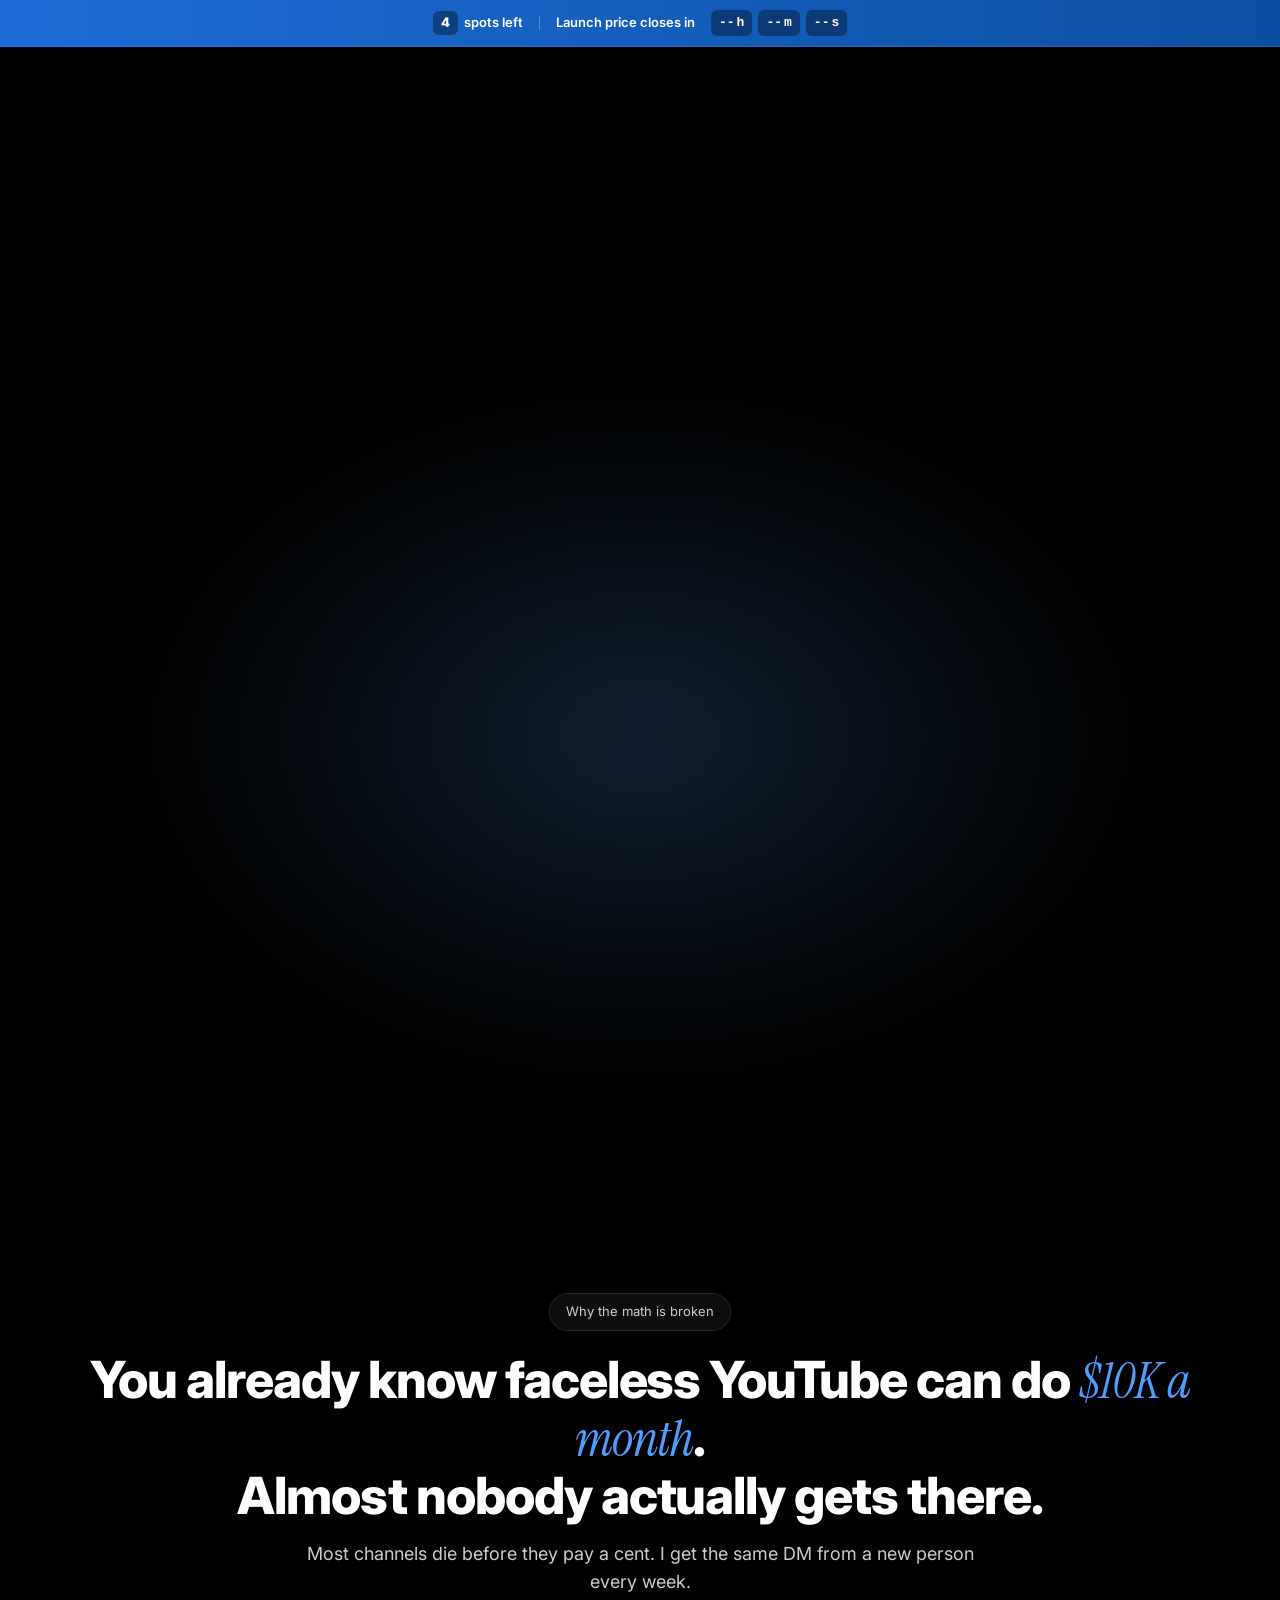
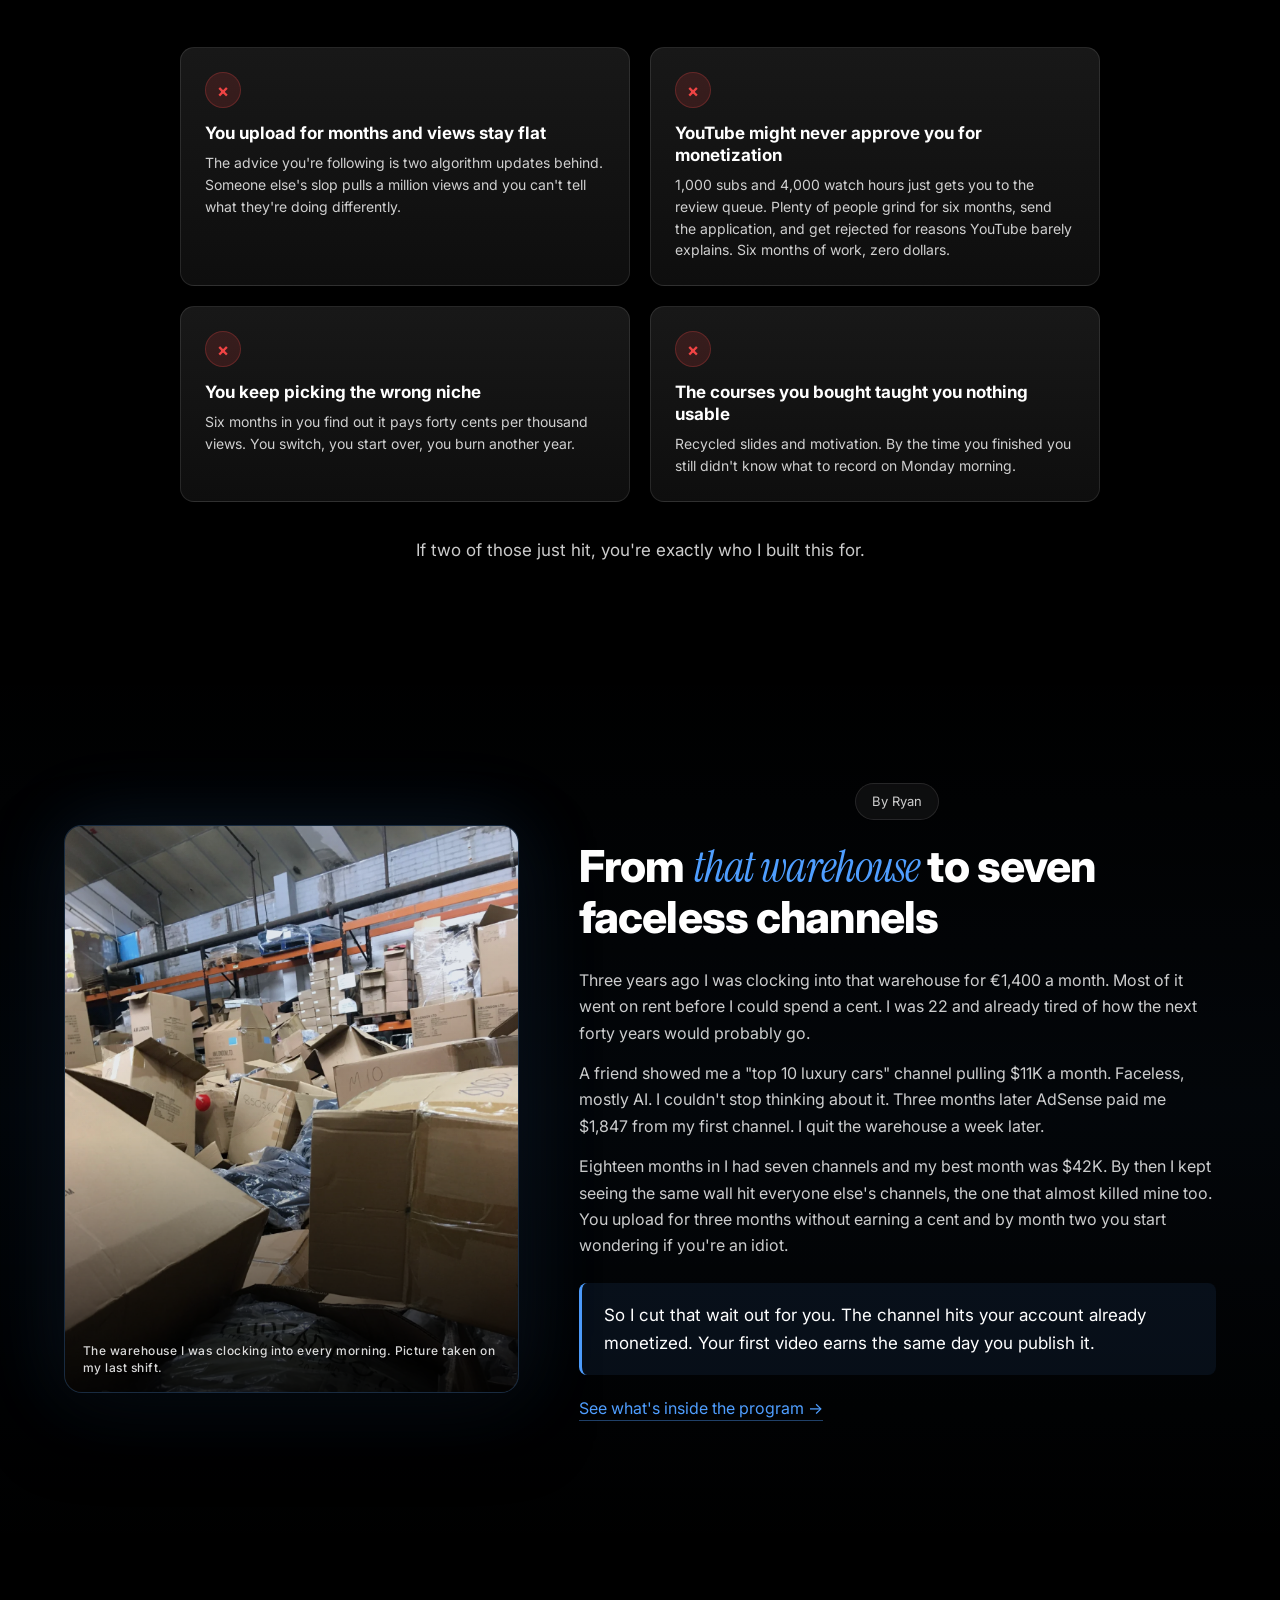
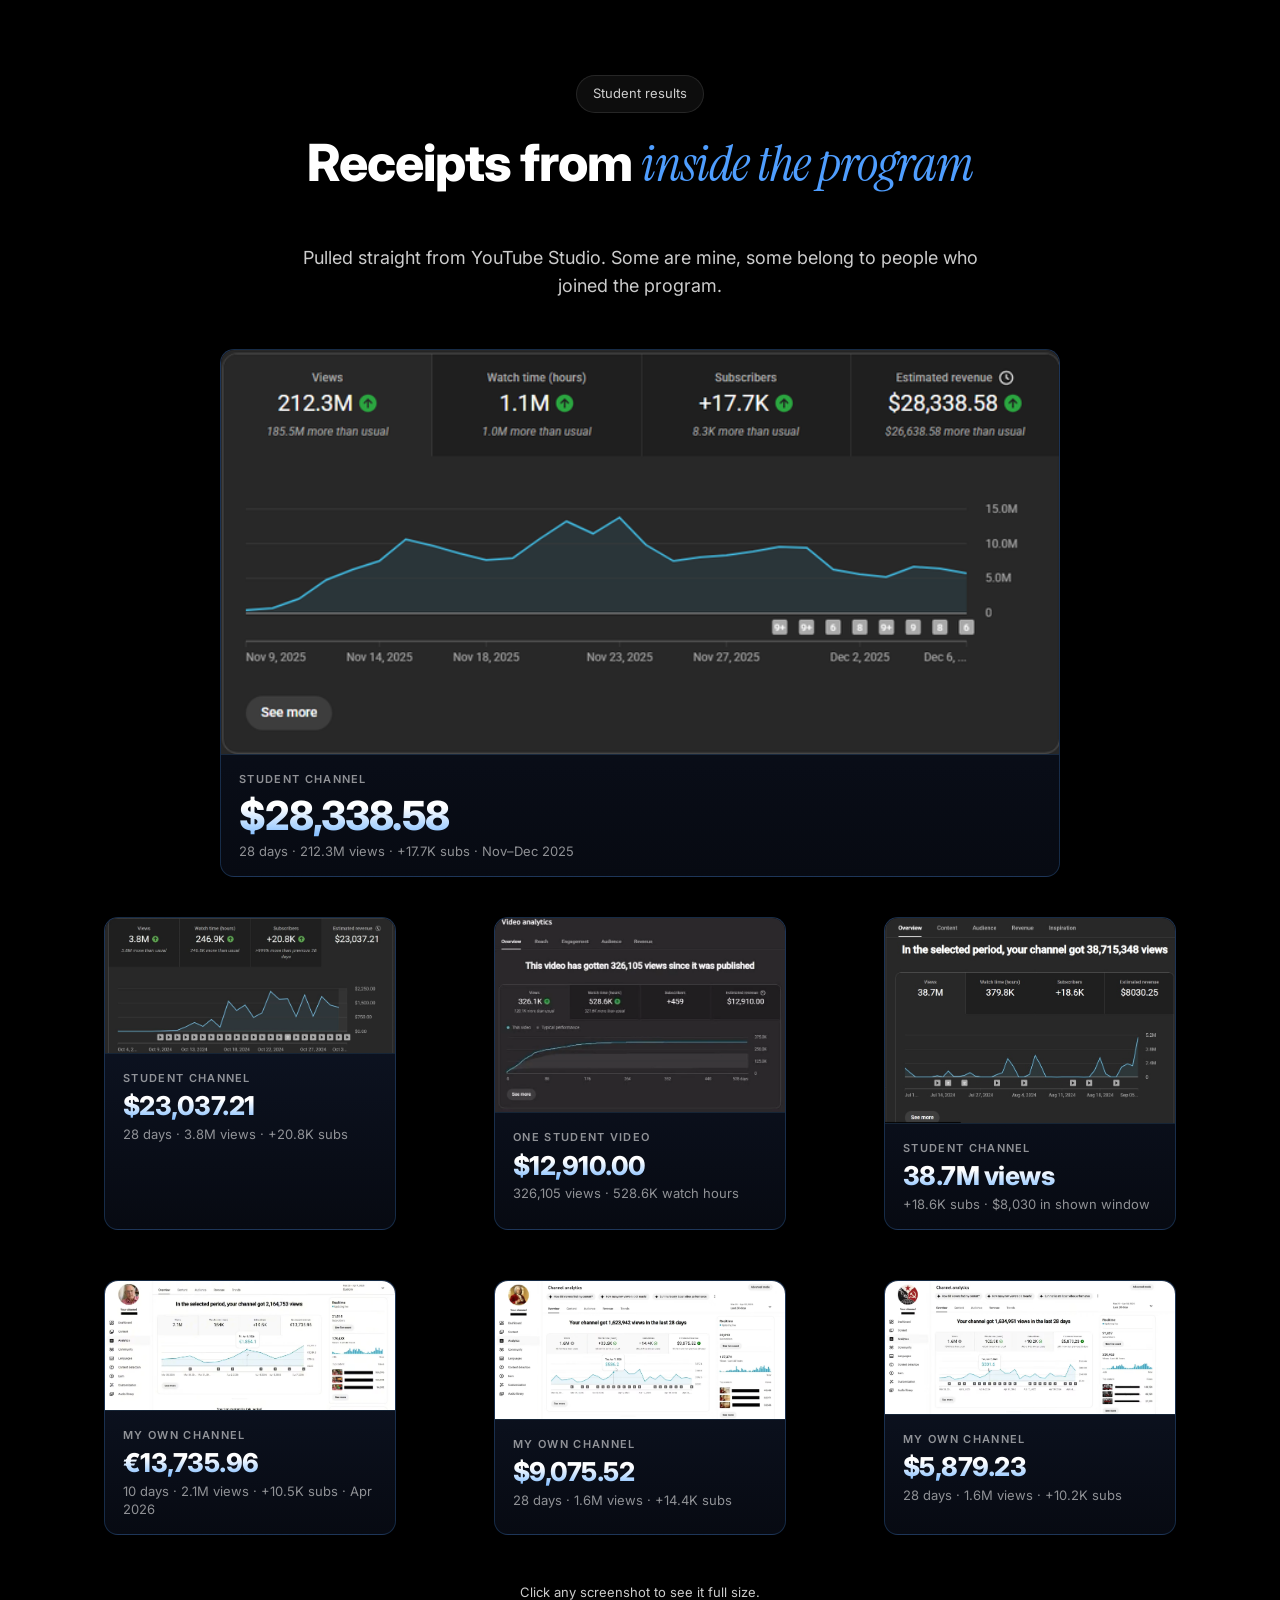
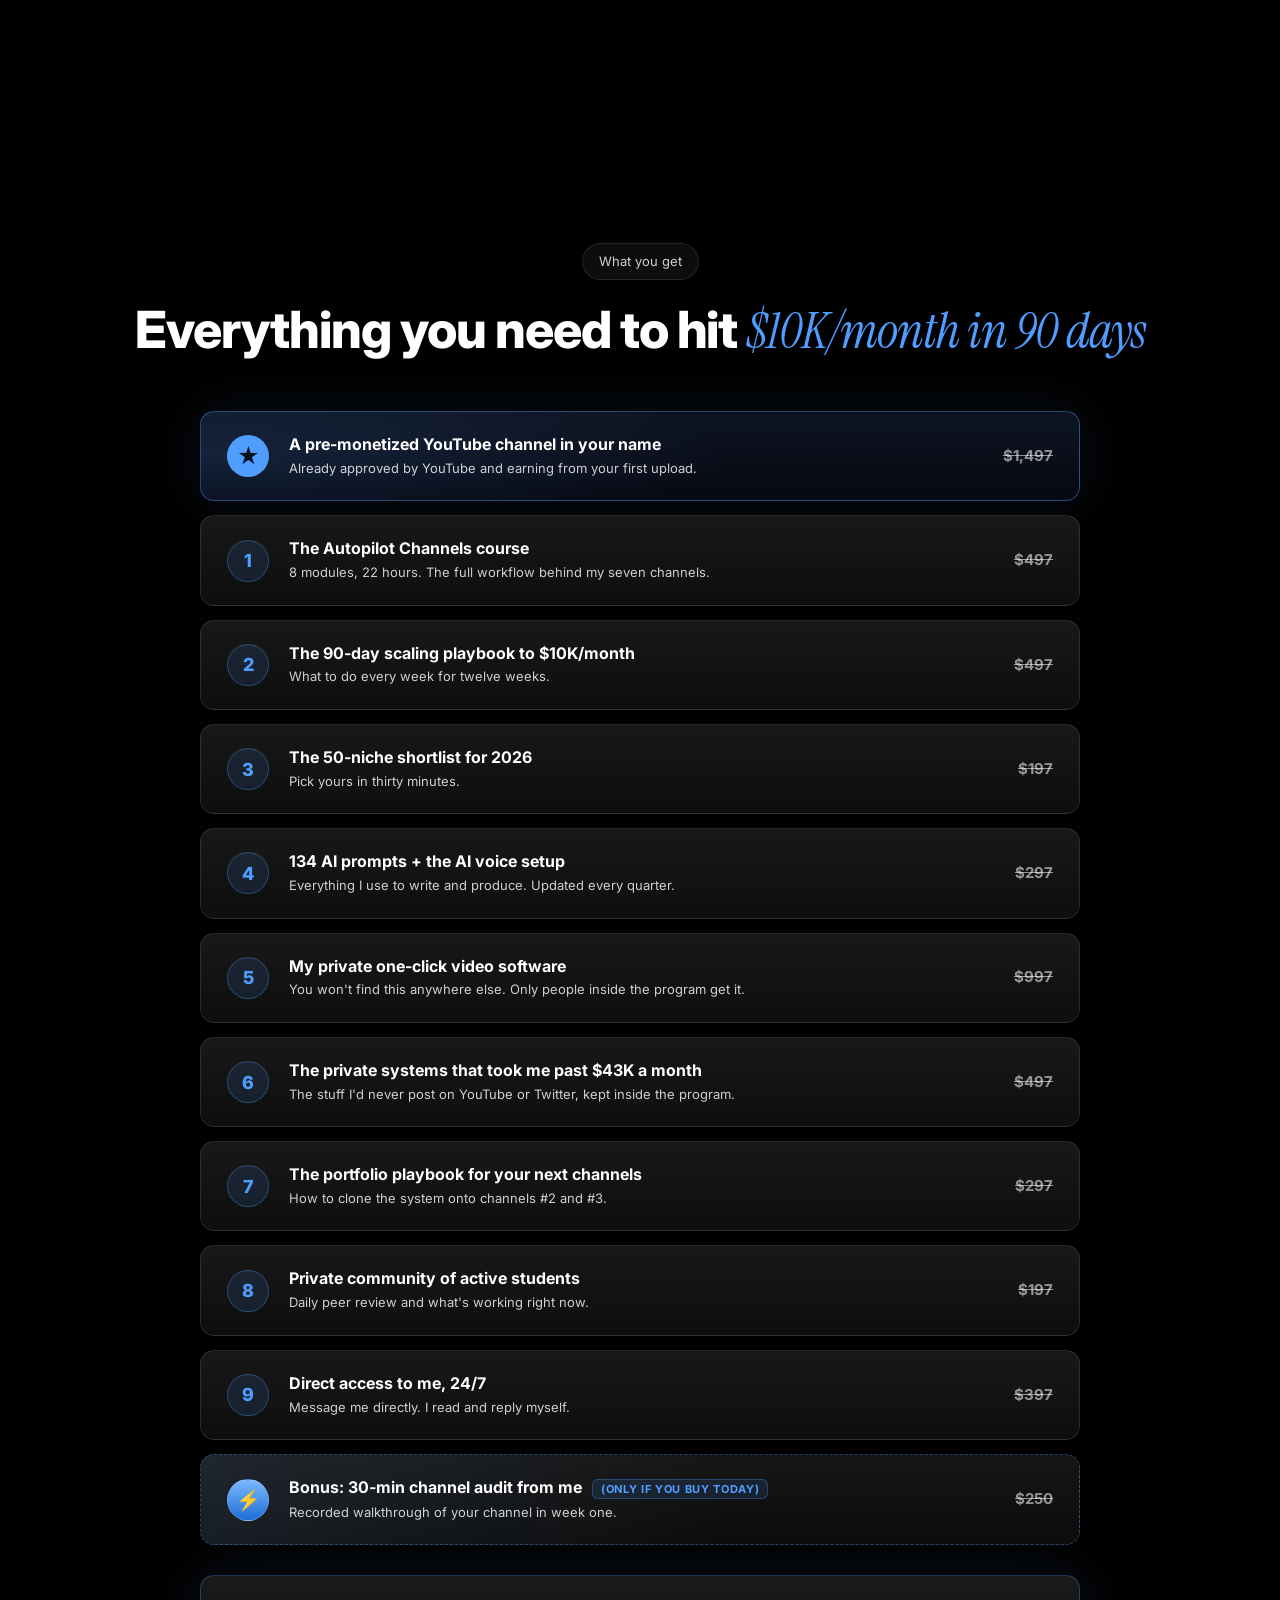
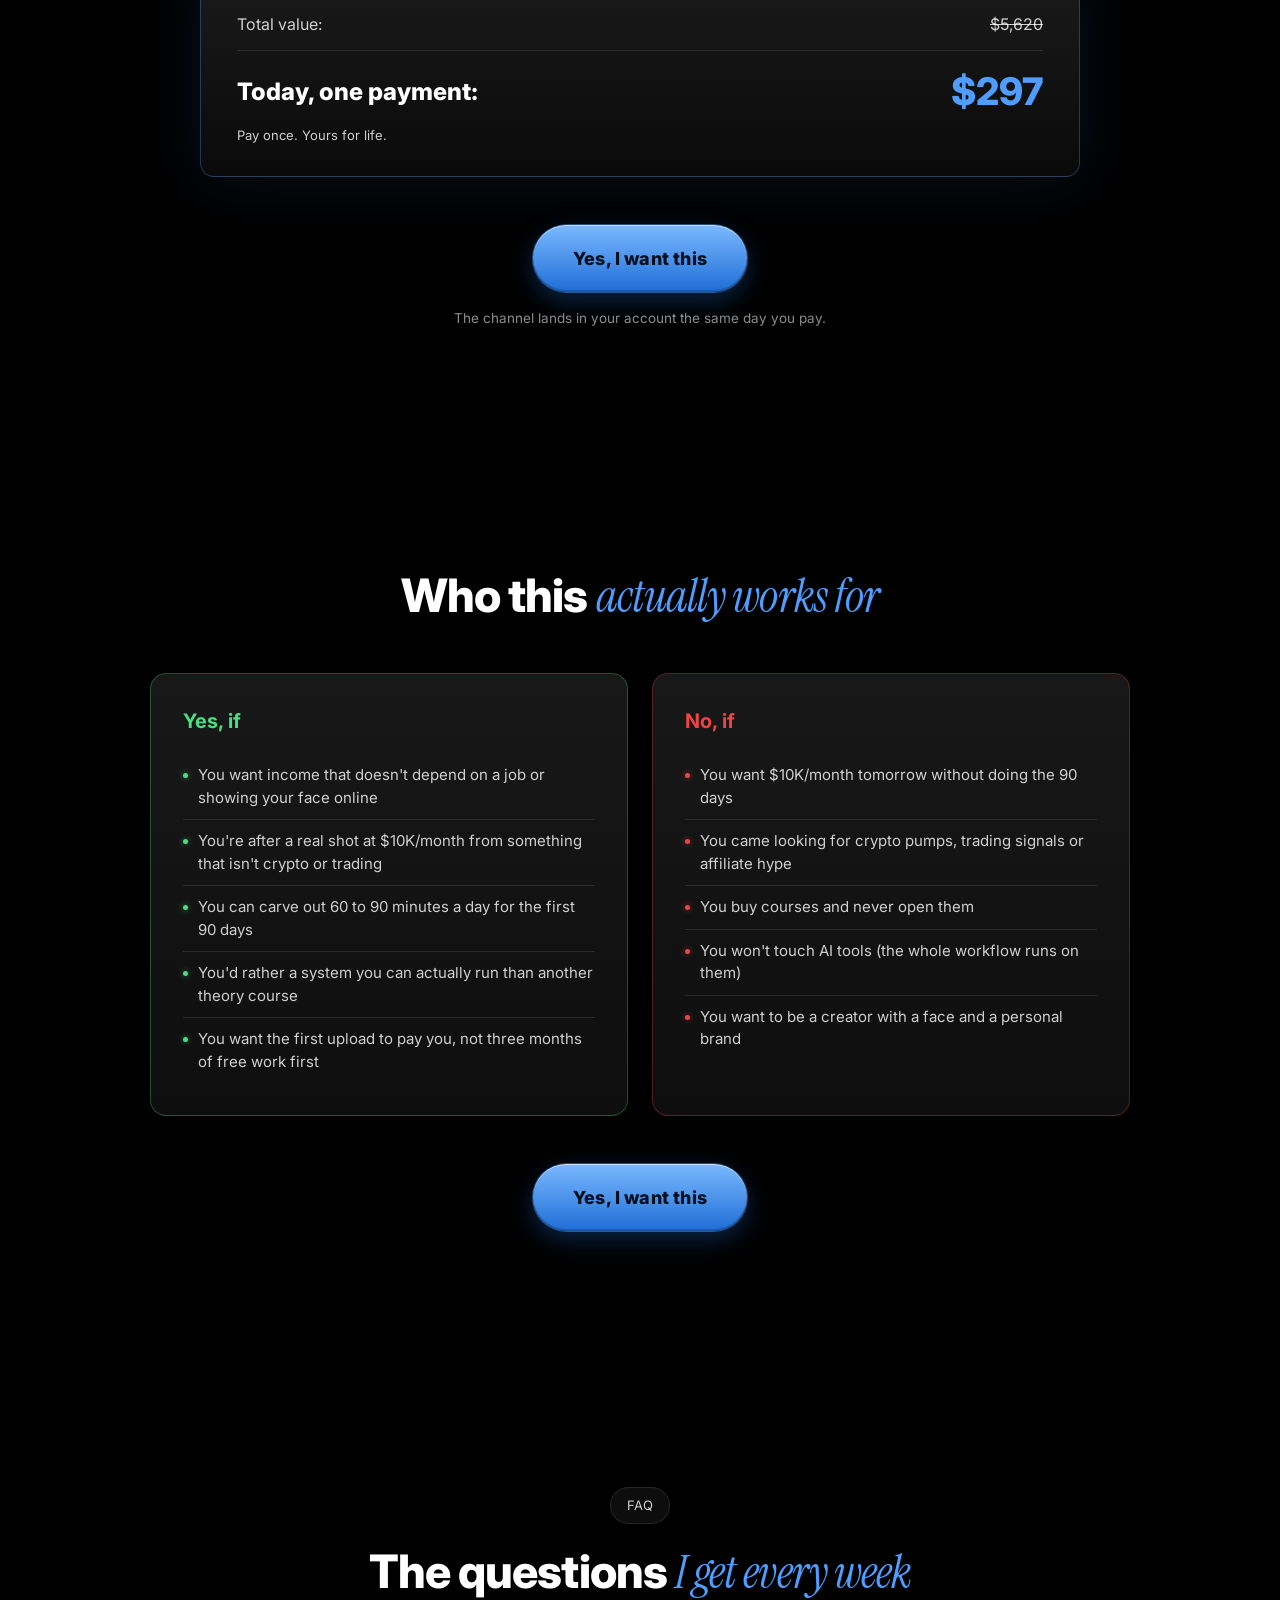
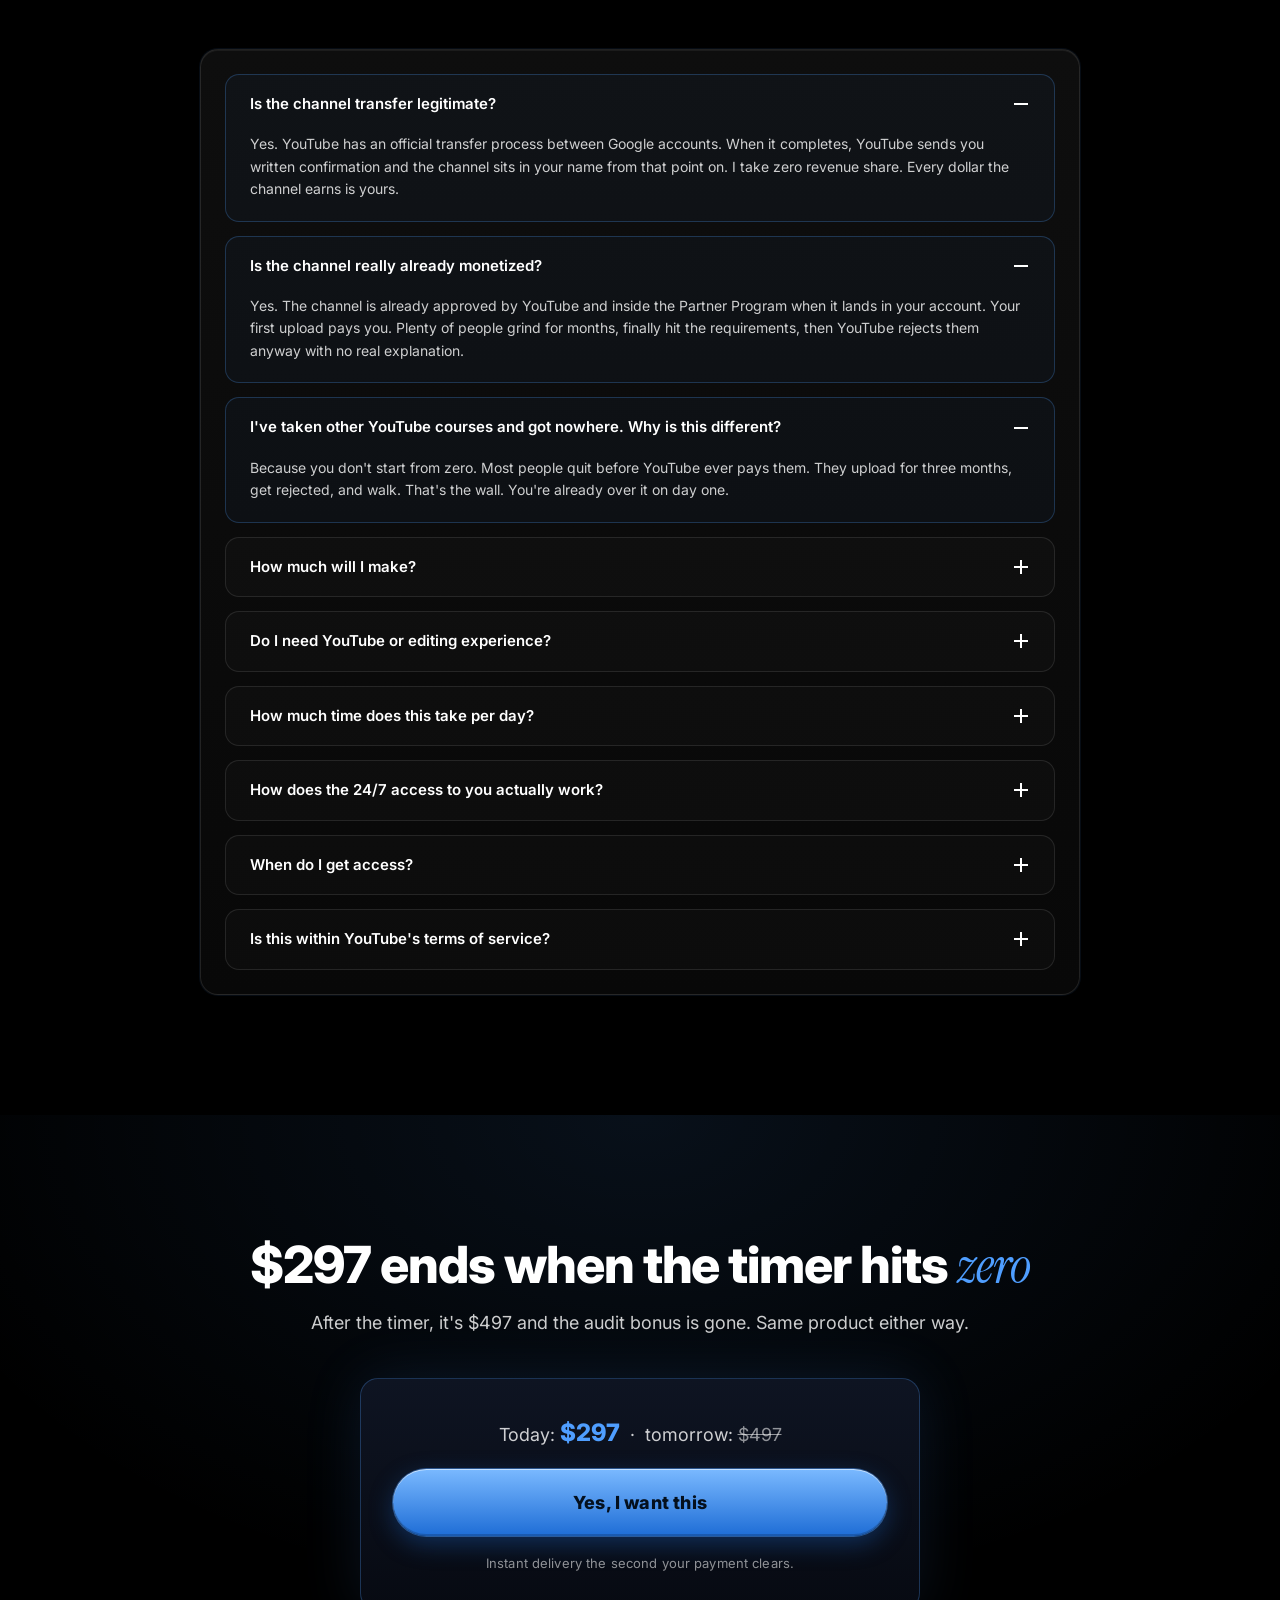
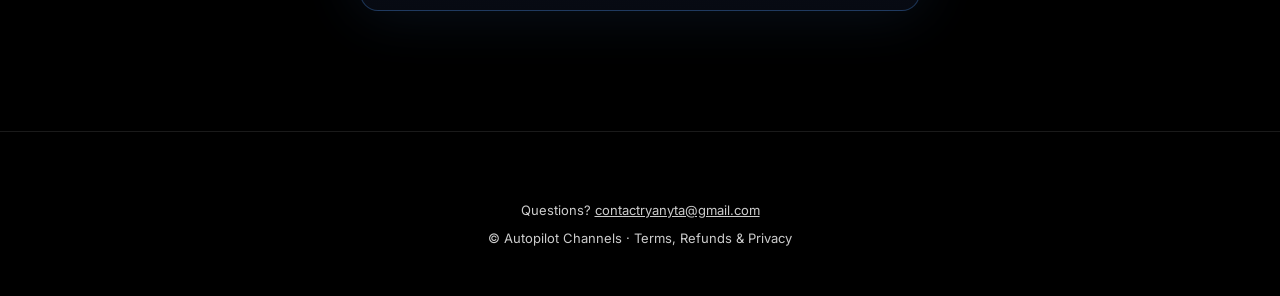
==== index.html @ 30a13400 "Show support email in footer Co-Authored-By: Claude Fable 5 <noreply@anthropic.com>" ====
<!doctype html>
<html lang="en">
<head>
  <meta charset="utf-8">
  <meta name="viewport" content="width=device-width, initial-scale=1">
  <title>Autopilot Channels</title>
  <meta name="description" content="I hand you a pre-monetized YouTube channel and the full system to scale it past $10K/month in under 90 days. Course, AI workflow, scaling playbook, 24/7 access to me. One payment, $297.">
  <meta name="theme-color" content="#04101e">

  <!-- Open Graph / Social -->
  <meta property="og:type" content="website">
  <meta property="og:title" content="Autopilot Channels — Scale a faceless YouTube channel to $10K/month in under 90 days">
  <meta property="og:description" content="A pre-monetized channel + the full system to scale it past $10K/mo in under 90 days. Without showing your face, without quitting your job day one.">
  <meta property="og:image" content="warehouse.png">
  <meta name="twitter:card" content="summary_large_image">
  <meta name="twitter:title" content="Autopilot Channels — Scale a faceless YouTube channel to $10K/month in under 90 days">
  <meta name="twitter:description" content="The pre-monetized channel + the system to scale it. Built for people grinding a 9-to-5 who want out.">


  <!-- Favicon (inline SVG) -->
  <link rel="icon" type="image/svg+xml" href="data:image/svg+xml,%3Csvg xmlns='http://www.w3.org/2000/svg' viewBox='0 0 64 64'%3E%3Crect width='64' height='64' rx='14' fill='%2304101e'/%3E%3Cpath d='M22 14h20l-10 18 10 18H22l10-18z' fill='%234f9eff'/%3E%3C/svg%3E">

  <!-- Prevent FOUC: only hide pre-anim elements if JS is on -->
  <script>document.documentElement.classList.add('js')</script>

  <link rel="preconnect" href="https://fonts.googleapis.com">
  <link rel="preconnect" href="https://fonts.gstatic.com" crossorigin>
  <link href="https://fonts.googleapis.com/css2?family=Inter:wght@400;500;600;700;800&family=Instrument+Serif:ital@0;1&display=swap" rel="stylesheet">

  <link rel="stylesheet" href="styles.css">
</head>
<body>

  <!-- Top urgency bar with countdown + program slot scarcity -->
  <div class="urgency-bar">
    <span class="bar-channels"><b id="channelsLeft">4</b> spots left</span>
    <span class="bar-divider"></span>
    <span>Launch price closes in</span>
    <span class="countdown" id="countdown">
      <span><b id="cd-h">--</b>h</span>
      <span><b id="cd-m">--</b>m</span>
      <span><b id="cd-s">--</b>s</span>
    </span>
  </div>

  <!-- HERO -->
  <section id="hero">
    <canvas id="particles"></canvas>
    <div class="hero-glow"></div>

    <div class="container">
      <div class="pill hero-tag" data-anim="rise">
        <span class="dot-pulse"></span>
        <span>200+ students inside the program right now, and none of them show their face on camera</span>
      </div>

      <h1 class="hero-title" data-anim="rise">
        I hand you a <em class="serif blue">pre-monetized YouTube channel</em>
        and the system to scale it past <em class="serif blue">$10K/month in under 90 days</em>.
      </h1>

      <p class="hero-sub" data-anim="rise">
        You don't show your face and you don't build an audience first. The channel is already approved by YouTube when it lands in your account, so your first upload pays you the same day. It's the same setup that took my own channels past $42K in a single month.
      </p>

      <div class="step-badge" data-anim="rise">5-min walkthrough</div>

      <div class="vsl" data-anim="rise" id="vsl" data-vimeo-id="1203859722">
        <button class="vsl-play" aria-label="Play video">
          <svg viewBox="0 0 24 24" width="28" height="28" fill="#fff">
            <path d="M8 5v14l11-7z"/>
          </svg>
        </button>
      </div>

      <div class="hero-cta" data-anim="rise">
        <a class="btn-primary big" href="#stack">
          Show me how it works
        </a>
        <p class="price-anchor">
          The screenshots from real student channels are further down.
        </p>
      </div>
    </div>
  </section>

  <!-- PROBLEM -->
  <section class="problem">
    <div class="container">
      <div class="pill section-tag center">Why the math is broken</div>
      <h2 class="center">
        You already know faceless YouTube can do <em class="serif blue">$10K a month</em>.<br>
        Almost nobody actually gets there.
      </h2>
      <p class="center muted big-p">Most channels die before they pay a cent. I get the same DM from a new person every week.</p>

      <div class="problem-grid">
        <div class="problem-card">
          <div class="x-icon">×</div>
          <h3>You upload for months and views stay flat</h3>
          <p>The advice you're following is two algorithm updates behind. Someone else's slop pulls a million views and you can't tell what they're doing differently.</p>
        </div>

        <div class="problem-card">
          <div class="x-icon">×</div>
          <h3>YouTube might never approve you for monetization</h3>
          <p>1,000 subs and 4,000 watch hours just gets you to the review queue. Plenty of people grind for six months, send the application, and get rejected for reasons YouTube barely explains. Six months of work, zero dollars.</p>
        </div>

        <div class="problem-card">
          <div class="x-icon">×</div>
          <h3>You keep picking the wrong niche</h3>
          <p>Six months in you find out it pays forty cents per thousand views. You switch, you start over, you burn another year.</p>
        </div>

        <div class="problem-card">
          <div class="x-icon">×</div>
          <h3>The courses you bought taught you nothing usable</h3>
          <p>Recycled slides and motivation. By the time you finished you still didn't know what to record on Monday morning.</p>
        </div>
      </div>

      <p class="center muted" style="margin-top:36px;font-size:17px">
        If two of those just hit, you're exactly who I built this for.
      </p>
    </div>
  </section>

  <!-- STORY -->
  <section class="story">
    <div class="container">
      <div class="story-grid">
        <div class="story-photo">
          <figure class="photo-frame">
            <img src="warehouse.png" alt="The warehouse where I worked before any of this">
            <figcaption>The warehouse I was clocking into every morning. Picture taken on my last shift.</figcaption>
          </figure>
        </div>
        <div class="story-text">
          <div class="pill section-tag">By Ryan</div>
          <h2>From <em class="serif blue">that warehouse</em> to seven faceless channels</h2>

          <p class="muted">
            Three years ago I was clocking into that warehouse for €1,400 a month. Most of it went on rent before I could spend a cent. I was 22 and already tired of how the next forty years would probably go.
          </p>
          <p class="muted">
            A friend showed me a "top 10 luxury cars" channel pulling $11K a month. Faceless, mostly AI. I couldn't stop thinking about it. Three months later AdSense paid me $1,847 from my first channel. I quit the warehouse a week later.
          </p>
          <p class="muted">
            Eighteen months in I had seven channels and my best month was $42K. By then I kept seeing the same wall hit everyone else's channels, the one that almost killed mine too. You upload for three months without earning a cent and by month two you start wondering if you're an idiot.
          </p>
          <p class="story-hook">
            So I cut that wait out for you. The channel hits your account already monetized. Your first video earns the same day you publish it.
          </p>
          <p class="story-cta-line">
            <a href="#stack">See what's inside the program →</a>
          </p>
        </div>
      </div>
    </div>
  </section>

  <!-- PROOF GALLERY - real YouTube Studio screenshots -->
  <section id="testimonials" class="testimonials">
    <div class="container">
      <div class="pill section-tag center">Student results</div>
      <h2 class="center">
        Receipts from <em class="serif blue">inside the program</em>
      </h2>
      <p class="center muted big-p">Pulled straight from YouTube Studio. Some are mine, some belong to people who joined the program.</p>

      <div class="proof-headline">
        <figure class="proof-card hero-proof">
          <img src="proof/student-28338.png" alt="Student channel: $28,338.58 in 28 days">
          <figcaption>
            <span class="proof-label">Student channel</span>
            <span class="proof-num">$28,338.58</span>
            <span class="proof-meta">28 days · 212.3M views · +17.7K subs · Nov–Dec 2025</span>
          </figcaption>
        </figure>
      </div>

      <div class="proof-gallery">
        <figure class="proof-card">
          <img src="proof/student-23037.png" alt="Student channel: $23,037.21 in 28 days">
          <figcaption>
            <span class="proof-label">Student channel</span>
            <span class="proof-num">$23,037.21</span>
            <span class="proof-meta">28 days · 3.8M views · +20.8K subs</span>
          </figcaption>
        </figure>
        <figure class="proof-card">
          <img src="proof/student-12910-singlevideo.png" alt="Single video: $12,910 from 326K views">
          <figcaption>
            <span class="proof-label">One student video</span>
            <span class="proof-num">$12,910.00</span>
            <span class="proof-meta">326,105 views · 528.6K watch hours</span>
          </figcaption>
        </figure>
        <figure class="proof-card">
          <img src="proof/student-8030.png" alt="Student channel: 38.7M lifetime views">
          <figcaption>
            <span class="proof-label">Student channel</span>
            <span class="proof-num">38.7M views</span>
            <span class="proof-meta">+18.6K subs · $8,030 in shown window</span>
          </figcaption>
        </figure>
        <figure class="proof-card">
          <img src="proof/ryan-13735.png" alt="Ryan's channel: €13,735.96 in 10 days">
          <figcaption>
            <span class="proof-label">My own channel</span>
            <span class="proof-num">€13,735.96</span>
            <span class="proof-meta">10 days · 2.1M views · +10.5K subs · Apr 2026</span>
          </figcaption>
        </figure>
        <figure class="proof-card">
          <img src="proof/ryan-9075.png" alt="Ryan's channel: $9,075.52 in 28 days">
          <figcaption>
            <span class="proof-label">My own channel</span>
            <span class="proof-num">$9,075.52</span>
            <span class="proof-meta">28 days · 1.6M views · +14.4K subs</span>
          </figcaption>
        </figure>
        <figure class="proof-card">
          <img src="proof/ryan-5879.png" alt="Ryan's channel: $5,879.23 in 28 days">
          <figcaption>
            <span class="proof-label">My own channel</span>
            <span class="proof-num">$5,879.23</span>
            <span class="proof-meta">28 days · 1.6M views · +10.2K subs</span>
          </figcaption>
        </figure>
      </div>

      <p class="center muted small" style="margin-top:32px">Click any screenshot to see it full size.</p>
    </div>
  </section>

  <!-- VALUE STACK -->
  <section id="stack" class="stack">
    <div class="container">
      <div class="pill section-tag center">What you get</div>
      <h2 class="center">
        Everything you need to hit <em class="serif blue">$10K/month in 90 days</em>
      </h2>

      <div class="stack-list">
        <div class="stack-item highlight">
          <div class="stack-num">★</div>
          <div class="stack-body">
            <h3>A pre-monetized YouTube channel in your name</h3>
            <p>Already approved by YouTube and earning from your first upload.</p>
          </div>
          <div class="stack-price"><s>$1,497</s></div>
        </div>

        <div class="stack-item">
          <div class="stack-num">1</div>
          <div class="stack-body">
            <h3>The Autopilot Channels course</h3>
            <p>8 modules, 22 hours. The full workflow behind my seven channels.</p>
          </div>
          <div class="stack-price"><s>$497</s></div>
        </div>

        <div class="stack-item">
          <div class="stack-num">2</div>
          <div class="stack-body">
            <h3>The 90-day scaling playbook to $10K/month</h3>
            <p>What to do every week for twelve weeks.</p>
          </div>
          <div class="stack-price"><s>$497</s></div>
        </div>

        <div class="stack-item">
          <div class="stack-num">3</div>
          <div class="stack-body">
            <h3>The 50-niche shortlist for 2026</h3>
            <p>Pick yours in thirty minutes.</p>
          </div>
          <div class="stack-price"><s>$197</s></div>
        </div>

        <div class="stack-item">
          <div class="stack-num">4</div>
          <div class="stack-body">
            <h3>134 AI prompts + the AI voice setup</h3>
            <p>Everything I use to write and produce. Updated every quarter.</p>
          </div>
          <div class="stack-price"><s>$297</s></div>
        </div>

        <div class="stack-item">
          <div class="stack-num">5</div>
          <div class="stack-body">
            <h3>My private one-click video software</h3>
            <p>You won't find this anywhere else. Only people inside the program get it.</p>
          </div>
          <div class="stack-price"><s>$997</s></div>
        </div>

        <div class="stack-item">
          <div class="stack-num">6</div>
          <div class="stack-body">
            <h3>The private systems that took me past $43K a month</h3>
            <p>The stuff I'd never post on YouTube or Twitter, kept inside the program.</p>
          </div>
          <div class="stack-price"><s>$497</s></div>
        </div>

        <div class="stack-item">
          <div class="stack-num">7</div>
          <div class="stack-body">
            <h3>The portfolio playbook for your next channels</h3>
            <p>How to clone the system onto channels #2 and #3.</p>
          </div>
          <div class="stack-price"><s>$297</s></div>
        </div>

        <div class="stack-item">
          <div class="stack-num">8</div>
          <div class="stack-body">
            <h3>Private community of active students</h3>
            <p>Daily peer review and what's working right now.</p>
          </div>
          <div class="stack-price"><s>$197</s></div>
        </div>

        <div class="stack-item">
          <div class="stack-num">9</div>
          <div class="stack-body">
            <h3>Direct access to me, 24/7</h3>
            <p>Message me directly. I read and reply myself.</p>
          </div>
          <div class="stack-price"><s>$397</s></div>
        </div>

        <div class="stack-item bonus">
          <div class="stack-num">⚡</div>
          <div class="stack-body">
            <h3>Bonus: 30-min channel audit from me <small>(only if you buy today)</small></h3>
            <p>Recorded walkthrough of your channel in week one.</p>
          </div>
          <div class="stack-price"><s>$250</s></div>
        </div>
      </div>

      <div class="stack-total">
        <div class="total-row"><span>Total value:</span><span><s>$5,620</s></span></div>
        <div class="total-row big"><span>Today, one payment:</span><span class="blue">$297</span></div>
        <p class="muted small">Pay once. Yours for life.</p>
      </div>

      <div id="checkout"></div>
      <div class="cta-wrap">
        <a class="btn-primary big" href="https://buy.stripe.com/dRmeV71nw388cNCduX6oo00" target="_blank" rel="noopener">
          Yes, I want this
        </a>
      </div>
      <p class="delivery-guarantee">
        The channel lands in your account the same day you pay.
      </p>
    </div>
  </section>

  <!-- FOR WHO / NOT -->
  <section class="for-who">
    <div class="container">
      <h2 class="center">
        Who this <em class="serif blue">actually works for</em>
      </h2>

      <div class="for-grid">
        <div class="for-col yes">
          <h3>Yes, if</h3>
          <ul>
            <li>You want income that doesn't depend on a job or showing your face online</li>
            <li>You're after a real shot at $10K/month from something that isn't crypto or trading</li>
            <li>You can carve out 60 to 90 minutes a day for the first 90 days</li>
            <li>You'd rather a system you can actually run than another theory course</li>
            <li>You want the first upload to pay you, not three months of free work first</li>
          </ul>
        </div>
        <div class="for-col no">
          <h3>No, if</h3>
          <ul>
            <li>You want $10K/month tomorrow without doing the 90 days</li>
            <li>You came looking for crypto pumps, trading signals or affiliate hype</li>
            <li>You buy courses and never open them</li>
            <li>You won't touch AI tools (the whole workflow runs on them)</li>
            <li>You want to be a creator with a face and a personal brand</li>
          </ul>
        </div>
      </div>

      <div class="cta-wrap" style="margin-top:48px">
        <a class="btn-primary big" href="https://buy.stripe.com/dRmeV71nw388cNCduX6oo00" target="_blank" rel="noopener">Yes, I want this</a>
      </div>
    </div>
  </section>

  <!-- FAQ -->
  <section id="faq" class="faq">
    <div class="container">
      <div class="pill section-tag center">FAQ</div>
      <h2 class="center">
        The questions <em class="serif blue">I get every week</em>
      </h2>

      <div class="faq-list">
        <details class="faq-item" open>
          <summary>Is the channel transfer legitimate?<span class="plus"></span></summary>
          <p>Yes. YouTube has an official transfer process between Google accounts. When it completes, YouTube sends you written confirmation and the channel sits in your name from that point on. I take zero revenue share. Every dollar the channel earns is yours.</p>
        </details>
        <details class="faq-item" open>
          <summary>Is the channel really already monetized?<span class="plus"></span></summary>
          <p>Yes. The channel is already approved by YouTube and inside the Partner Program when it lands in your account. Your first upload pays you. Plenty of people grind for months, finally hit the requirements, then YouTube rejects them anyway with no real explanation.</p>
        </details>
        <details class="faq-item" open>
          <summary>I've taken other YouTube courses and got nowhere. Why is this different?<span class="plus"></span></summary>
          <p>Because you don't start from zero. Most people quit before YouTube ever pays them. They upload for three months, get rejected, and walk. That's the wall. You're already over it on day one.</p>
        </details>
        <details class="faq-item">
          <summary>How much will I make?<span class="plus"></span></summary>
          <p>Students who follow the 90-day playbook hit $10K/month by day 90. If you skip steps or pick a low-CPM niche, expect less. The roadmap is mine; the speed depends on you.</p>
        </details>
        <details class="faq-item">
          <summary>Do I need YouTube or editing experience?<span class="plus"></span></summary>
          <p>None. The production runs on AI. You ship your first video without ever opening Premiere or CapCut.</p>
        </details>
        <details class="faq-item">
          <summary>How much time does this take per day?<span class="plus"></span></summary>
          <p>60 to 90 minutes a day for the first month. About an hour a day after that, once you find your rhythm.</p>
        </details>
        <details class="faq-item">
          <summary>How does the 24/7 access to you actually work?<span class="plus"></span></summary>
          <p>You message me directly with anything: niche picks, hooks that aren't landing, scripts you want a second pair of eyes on. I read everything myself and reply, usually within a few hours.</p>
        </details>
        <details class="faq-item">
          <summary>When do I get access?<span class="plus"></span></summary>
          <p>The second your payment clears you get everything in one go — the channel, the full course, the prompts and the playbooks.</p>
        </details>
        <details class="faq-item">
          <summary>Is this within YouTube's terms of service?<span class="plus"></span></summary>
          <p>Yes. YouTube has an official channel-transfer flow inside Google's Brand Account system, and the channel moves to your account through that flow. AI-assisted content is allowed on the platform. The playbook walks you through how to label it correctly when needed.</p>
        </details>
      </div>
    </div>
  </section>

  <!-- FINAL CTA -->
  <section class="final-cta">
    <div class="container">
      <h2 class="center">
        $297 ends when the timer hits <em class="serif blue">zero</em>
      </h2>
      <p class="center muted big-p">After the timer, it's $497 and the audit bonus is gone. Same product either way.</p>

      <div class="final-cta-actions">
        <p class="final-price">
          Today: <b>$297</b> &nbsp;·&nbsp; tomorrow: <s>$497</s>
        </p>
        <a class="btn-primary big full" href="https://buy.stripe.com/dRmeV71nw388cNCduX6oo00" target="_blank" rel="noopener">Yes, I want this</a>

        <p class="trust-line">Instant delivery the second your payment clears.</p>
      </div>
    </div>
  </section>

  <footer>
    <p class="muted small">Questions? <a href="mailto:contactryanyta@gmail.com" style="color:inherit;text-decoration:underline">contactryanyta@gmail.com</a></p>
    <p class="muted small">© Autopilot Channels · <a href="legal.html" style="color:inherit">Terms, Refunds &amp; Privacy</a></p>
  </footer>

  <!-- Lightbox for proof screenshots -->
  <div class="proof-lightbox" id="proofLightbox" aria-hidden="true">
    <button class="close" aria-label="Close">×</button>
    <img src="" alt="" id="proofLightboxImg">
  </div>

  <!-- Sticky mobile CTA -->
  <a class="sticky-cta" href="https://buy.stripe.com/dRmeV71nw388cNCduX6oo00" target="_blank" rel="noopener">
    <span class="sc-price"><s>$497</s> <b>$297</b></span>
    <span class="sc-btn">Yes, I want this</span>
  </a>

  <script src="https://cdn.jsdelivr.net/npm/lenis@1.1.13/dist/lenis.min.js"></script>
  <script src="https://cdn.jsdelivr.net/npm/gsap@3.12.5/dist/gsap.min.js"></script>
  <script src="https://cdn.jsdelivr.net/npm/gsap@3.12.5/dist/ScrollTrigger.min.js"></script>
  <script src="main.js"></script>
</body>
</html>
---- styles.css ----
/* =====================================================
   Autopilot Channels — Sales page CSS
   Base: deep dark + electric blue accent + glassmorphism
   ===================================================== */
:root{
  --bg:        #000;
  --bg-2:      #0a0a0a;

  /* primary brand accent — electric blue */
  --accent:    #4f9eff;
  --accent-2:  #1e6dd6;
  --accent-3:  #0c4ea3;

  --green:     #4ade80;
  --red:       #ef4444;
  --white:     #fff;
  --muted:     rgba(255,255,255,.80);
  --muted-2:   rgba(255,255,255,.55);
  --muted-3:   rgba(255,255,255,.35);
  --border:    rgba(255,255,255,.05);
  --border-2:  rgba(255,255,255,.10);
  --grey-1:    #141414;
  --grey-2:    #1a1a1a;
  --grey-3:    #262626;

  --card-shadow:
    0 0 0 1px rgba(79,158,255,.08),
    0 4px 16px rgba(0,0,0,.4),
    inset 0 1px 0 rgba(255,255,255,.06);
  --card-shadow-hover:
    0 0 0 1px rgba(79,158,255,.22),
    0 8px 32px rgba(0,0,0,.5),
    0 0 60px rgba(79,158,255,.10),
    inset 0 1px 0 rgba(255,255,255,.10);
}

*,*::before,*::after{box-sizing:border-box}
html,body{margin:0;padding:0}
body{
  background:var(--bg);color:var(--white);
  font-family:'Inter',sans-serif;font-size:16px;line-height:1.5;
  -webkit-font-smoothing:antialiased;overflow-x:hidden;
}
img{max-width:100%;display:block}
a{color:inherit;text-decoration:none}
h1,h2,h3,h4,p,ul{margin:0;padding:0}
ul{list-style:none}

::selection{background:var(--accent);color:#0a0a0a}

/* Prevent FOUC: hide hero rise elements only when JS is enabled (GSAP will animate them in) */
.js [data-anim="rise"]{opacity:0;will-change:transform,opacity}

/* Respect reduced-motion preference */
@media (prefers-reduced-motion: reduce){
  *{animation-duration:.01ms !important;animation-iteration-count:1 !important;transition-duration:.01ms !important;scroll-behavior:auto !important}
  .js [data-anim="rise"]{opacity:1 !important;transform:none !important}
  #particles{display:none}
  .dot-pulse{animation:none}
}

.container{
  width:100%;max-width:1200px;margin:0 auto;padding:0 24px;
  position:relative;z-index:2;
}
.muted{color:var(--muted)}
.small{font-size:13px}
.big-p{font-size:18px;line-height:1.6;max-width:680px;margin-left:auto;margin-right:auto}
.center{text-align:center}
.serif{font-family:'Instrument Serif',serif;font-style:italic;font-weight:400}
.serif.blue,
em.serif.blue,
.blue,
em.blue,
span.blue{color:#4f9eff !important}

/* =================  PILLS / TAGS  ================= */
.pill{
  display:inline-flex;align-items:center;gap:8px;
  padding:8px 16px;border-radius:30px;
  background:var(--border);
  backdrop-filter:blur(6px);-webkit-backdrop-filter:blur(6px);
  font-size:13px;color:var(--muted);
  border:1px solid var(--border-2);
}
.section-tag{margin-bottom:20px}
.center.section-tag{display:inline-flex;margin-left:auto;margin-right:auto}
.testimonials .section-tag,.faq .section-tag,
.problem .section-tag,.stack .section-tag,.story .section-tag{
  display:block;width:fit-content;margin:0 auto 20px;
}

.dot-pulse{
  width:8px;height:8px;border-radius:50%;background:var(--green);
  box-shadow:0 0 0 0 rgba(74,222,128,.7);
  animation:pulse 2s infinite;
}
@keyframes pulse{
  0%   {box-shadow:0 0 0 0 rgba(74,222,128,.7)}
  70%  {box-shadow:0 0 0 8px rgba(74,222,128,0)}
  100% {box-shadow:0 0 0 0 rgba(74,222,128,0)}
}

/* =================  URGENCY BAR (top)  ================= */
.urgency-bar{
  position:sticky;top:0;z-index:50;
  background:linear-gradient(90deg,#1e6dd6,#0c4ea3);
  color:#fff;padding:10px 16px;
  display:flex;align-items:center;justify-content:center;gap:16px;
  font-size:13px;font-weight:600;
  flex-wrap:wrap;
  border-bottom:1px solid rgba(255,255,255,.08);
  transition:box-shadow .25s ease;
}
.urgency-bar.scrolled{box-shadow:0 6px 24px rgba(4,16,30,.55),0 0 0 1px rgba(79,158,255,.08)}
.countdown{display:inline-flex;gap:6px;font-family:'JetBrains Mono',monospace}
.countdown span{
  background:rgba(0,0,0,.35);padding:3px 8px;border-radius:6px;
  display:inline-flex;align-items:center;gap:2px;
}
.countdown b{color:#fff;font-weight:700}
.bar-channels{display:inline-flex;align-items:center;gap:6px}
.bar-channels b{
  background:rgba(0,0,0,.35);padding:2px 8px;border-radius:6px;
  font-weight:800;color:#fff;letter-spacing:.02em;
}
.bar-divider{
  width:1px;height:14px;background:rgba(255,255,255,.25);display:inline-block;
}

/* =================  STACK BONUS ROW  ================= */
.stack-item.bonus{
  background:
    linear-gradient(90deg,rgba(122,185,255,.10),transparent 60%),
    linear-gradient(180deg,#161616,#0c0c0c);
  border:1px dashed rgba(79,158,255,.35);
}
.stack-item.bonus .stack-num{
  background:linear-gradient(180deg,#7ab9ff,#1e6dd6);color:#04101e;
  border-color:rgba(255,255,255,.2);font-size:20px;
}
.stack-item.bonus h3 small{
  display:inline-block;color:var(--accent);font-size:11px;font-weight:700;
  letter-spacing:.06em;text-transform:uppercase;margin-left:6px;
  background:rgba(79,158,255,.12);padding:2px 8px;border-radius:6px;
  border:1px solid rgba(79,158,255,.3);vertical-align:middle;
}
/* =================  STICKY MOBILE CTA  ================= */
.sticky-cta{
  display:none;
  position:fixed;left:12px;right:12px;bottom:12px;z-index:60;
  align-items:center;justify-content:space-between;gap:12px;
  padding:12px 16px;border-radius:14px;
  background:linear-gradient(180deg,#7ab9ff,#1e6dd6);
  color:#04101e;font-weight:800;
  box-shadow:0 12px 32px rgba(0,0,0,.55),0 0 0 1px rgba(79,158,255,.45),inset 0 1px 0 rgba(255,255,255,.55);
}
.sticky-cta .sc-price{font-size:13px;display:inline-flex;gap:6px;align-items:baseline}
.sticky-cta .sc-price s{color:rgba(4,16,30,.55);font-weight:700}
.sticky-cta .sc-price b{font-size:18px;font-weight:800}
.sticky-cta .sc-btn{
  background:#04101e;color:#fff;padding:8px 14px;border-radius:10px;
  font-size:13px;font-weight:700;letter-spacing:.01em;
}
@media (max-width:760px){
  .sticky-cta{display:flex}
  body{padding-bottom:80px}
}

/* =================  HERO  ================= */
#hero{
  position:relative;min-height:100vh;
  padding:60px 0 60px;overflow:hidden;
  display:flex;align-items:center;
}
#particles{position:absolute;inset:0;width:100%;height:100%;z-index:0;opacity:.55}
.hero-glow{
  position:absolute;left:50%;top:30%;width:1000px;height:680px;
  transform:translateX(-50%);
  background:radial-gradient(50% 50% at 50% 50%,
              rgba(79,158,255,.20) 0%,rgba(79,158,255,0) 100%);
  filter:blur(40px);z-index:0;pointer-events:none;
}
#hero .container{display:flex;flex-direction:column;align-items:center;gap:24px;text-align:center}
.hero-tag{padding:8px 16px;font-size:13px}
.hero-title{
  font-size:clamp(32px,4.8vw,60px);font-weight:800;
  line-height:1.08;max-width:980px;letter-spacing:-.025em;
}
.hero-sub{
  font-size:clamp(15px,1.4vw,18px);color:var(--muted);
  max-width:720px;line-height:1.6;
}
.step-badge{
  background:var(--accent);color:#04101e;font-weight:800;font-size:12px;
  padding:10px 22px;border-radius:6px;letter-spacing:.06em;
  box-shadow:0 4px 18px rgba(79,158,255,.35);
}
.vsl{
  position:relative;width:100%;max-width:820px;aspect-ratio:16/9;
  background:#0a0a0a center/cover no-repeat;
  border-radius:14px;overflow:hidden;
  box-shadow:
    0 0 0 1px rgba(79,158,255,.18),
    0 30px 80px rgba(0,0,0,.55),
    0 0 100px rgba(79,158,255,.08);
}
.vsl::after{
  content:"";position:absolute;inset:0;
  background:linear-gradient(180deg,rgba(0,0,0,0) 40%,rgba(0,0,0,.35) 100%);
  pointer-events:none;
}
.vsl.playing::after{display:none}
.vsl-play{
  position:absolute;left:50%;top:50%;transform:translate(-50%,-50%);
  width:84px;height:84px;border-radius:50%;border:0;
  background:var(--accent);cursor:pointer;display:grid;place-items:center;
  box-shadow:0 8px 28px rgba(79,158,255,.55),0 0 0 8px rgba(79,158,255,.12);
  transition:transform .2s ease,box-shadow .2s ease;
}
.vsl-play:hover{
  transform:translate(-50%,-50%) scale(1.08);
  box-shadow:0 10px 32px rgba(79,158,255,.7),0 0 0 12px rgba(79,158,255,.15);
}
.vsl.playing{cursor:default}
.vsl{cursor:pointer}

/* CTA hero block (button + price anchor) */
.hero-cta{display:flex;flex-direction:column;align-items:center;gap:14px}
.price-anchor{font-size:15px;color:var(--muted)}
.price-anchor s{color:var(--muted-2)}
.price-anchor b{color:var(--accent);font-size:20px}
/* =================  BTN PRIMARY  ================= */
.btn-primary{
  display:inline-flex;flex-direction:column;align-items:center;justify-content:center;
  padding:16px 36px;border-radius:50px;
  color:#04101e;font-weight:800;font-size:16px;letter-spacing:.01em;
  background:linear-gradient(180deg,#7ab9ff,#1e6dd6);
  box-shadow:
    0 0 0 1px rgba(79,158,255,.45),
    0 8px 24px rgba(30,109,214,.35),
    inset 0 1px 0 rgba(255,255,255,.55),
    inset 0 -2px 0 rgba(0,0,0,.18);
  transition:transform .2s ease,box-shadow .2s ease;
  cursor:pointer;text-align:center;
}
.btn-primary.big{padding:20px 40px;font-size:18px}
.btn-primary.full{width:100%}
.btn-primary:hover{
  transform:translateY(-2px);
  box-shadow:
    0 0 0 1px rgba(79,158,255,.65),
    0 14px 36px rgba(30,109,214,.5),
    inset 0 1px 0 rgba(255,255,255,.65),
    inset 0 -2px 0 rgba(0,0,0,.22);
}
/* =================  PROBLEM  ================= */
.problem{padding:80px 0 100px;position:relative}
.problem h2{
  font-size:clamp(28px,4vw,52px);font-weight:800;line-height:1.1;
  margin-bottom:16px;letter-spacing:-.02em;
}
.problem-grid{
  display:grid;grid-template-columns:repeat(2,1fr);gap:20px;
  max-width:920px;margin:50px auto 0;
}
.problem-card{
  background:linear-gradient(180deg,#181818,#0e0e0e);
  border:1px solid var(--border-2);border-radius:14px;padding:24px;
  position:relative;transition:transform .25s ease,box-shadow .3s ease;
}
.problem-card:hover{transform:translateY(-4px);box-shadow:var(--card-shadow-hover)}
.x-icon{
  width:36px;height:36px;border-radius:50%;
  background:rgba(239,68,68,.15);color:var(--red);
  display:grid;place-items:center;font-size:18px;font-weight:700;
  margin-bottom:14px;border:1px solid rgba(239,68,68,.25);
}
.problem-card h3{font-size:17px;font-weight:700;margin-bottom:8px;line-height:1.3}
.problem-card p{font-size:14px;color:var(--muted);line-height:1.55}

/* =================  STORY  ================= */
.story{padding:120px 0;background:linear-gradient(180deg,transparent,rgba(79,158,255,.04),transparent)}
.story-grid{display:grid;grid-template-columns:1fr 1.4fr;gap:60px;align-items:center}
.story-photo .photo-frame{
  margin:0;position:relative;border-radius:18px;overflow:hidden;
  border:1px solid rgba(79,158,255,.22);
  box-shadow:
    0 30px 70px rgba(0,0,0,.55),
    0 0 80px rgba(79,158,255,.15),
    inset 0 0 0 1px rgba(255,255,255,.04);
  background:#0a0a0a;
}
.story-photo .photo-frame img{
  width:100%;aspect-ratio:4/5;object-fit:cover;display:block;
  filter:contrast(1.05) saturate(.92) brightness(.92);
  transition:transform .8s cubic-bezier(.2,.8,.2,1),filter .4s ease;
}
.story-photo .photo-frame:hover img{transform:scale(1.04);filter:contrast(1.1) saturate(1) brightness(1)}
.story-photo .photo-frame::after{
  content:'';position:absolute;inset:0;pointer-events:none;
  background:
    linear-gradient(180deg,transparent 55%,rgba(0,0,0,.85) 100%),
    radial-gradient(120% 60% at 50% 0%,rgba(79,158,255,.10),transparent);
}
.story-photo .photo-frame figcaption{
  position:absolute;left:18px;right:18px;bottom:16px;
  font-size:12px;letter-spacing:.04em;color:rgba(255,255,255,.85);
  font-weight:500;line-height:1.4;z-index:1;
  text-shadow:0 1px 2px rgba(0,0,0,.6);
}

.story-text h2{
  font-size:clamp(28px,3.6vw,44px);font-weight:800;line-height:1.15;
  margin:14px 0 24px;letter-spacing:-.02em;
}
.story-text p{margin-bottom:14px;font-size:16px;line-height:1.65}
.story-hook{
  margin-top:24px !important;padding:18px 22px;
  background:rgba(79,158,255,.08);border-left:3px solid var(--accent);
  border-radius:8px;color:#fff !important;font-size:17px !important;
}
.story-cta-line{margin-top:20px;font-size:16px}
.story-cta-line a{color:var(--accent);text-decoration:none;border-bottom:1px solid rgba(79,158,255,.4);padding-bottom:2px;transition:border-color .2s}
.story-cta-line a:hover{border-bottom-color:var(--accent)}

.cta-wrap{display:flex;justify-content:center;margin:48px 0 16px}
.cta-block{display:flex;flex-direction:column;align-items:center;margin:48px 0 16px;gap:14px}
.cta-block .cta-microcopy{margin:0;text-align:center;max-width:520px}
.delivery-guarantee{
  text-align:center;max-width:620px;margin:0 auto;
  font-size:13.5px;line-height:1.6;color:var(--muted-2);
}

/* =================  TESTIMONIALS + PROOF WALL  ================= */
.testimonials{padding:120px 0}
.testimonials h2{
  font-size:clamp(28px,4vw,52px);font-weight:800;line-height:1.15;
  margin-bottom:50px;letter-spacing:-.02em;
}
.carousel-wrap{position:relative}
.carousel-wrap::before,
.carousel-wrap::after{
  content:'';position:absolute;top:0;bottom:30px;width:60px;pointer-events:none;z-index:2;
}
.carousel-wrap::before{left:0;background:linear-gradient(90deg,#000 0%,transparent)}
.carousel-wrap::after{right:0;background:linear-gradient(270deg,#000 0%,transparent)}
.carousel{
  display:flex;gap:20px;overflow-x:auto;scroll-snap-type:x mandatory;
  padding:10px 4px 30px;scrollbar-width:none;
  scroll-padding-left:24px;
}
.carousel::-webkit-scrollbar{display:none}
.t-card{
  flex:0 0 280px;
  background:linear-gradient(180deg,#181818,#0e0e0e);
  border:1px solid var(--border-2);border-radius:14px;overflow:hidden;
  scroll-snap-align:center;box-shadow:var(--card-shadow);
  transition:transform .25s ease,box-shadow .3s ease;
}
.t-card:hover{transform:translateY(-4px);box-shadow:var(--card-shadow-hover)}
.t-card img{width:100%;height:280px;object-fit:cover;background:#0a0a0a}
.t-avatar{
  width:100%;height:280px;
  display:flex;align-items:center;justify-content:center;
  font-family:'Instrument Serif',serif;
  font-size:120px;font-weight:400;color:rgba(255,255,255,.92);
  letter-spacing:.02em;
  background:#0a0a0a;
}
.t-card h4{font-size:18px;padding:14px 18px 4px;font-weight:700}
.t-card p{padding:0 18px 18px;font-size:14px;line-height:1.45}

.proof-wall{
  display:grid;grid-template-columns:repeat(3,1fr);gap:14px;
  max-width:1080px;margin:40px auto 0;
}
.proof-shot{
  aspect-ratio:1/1;
  background:
    radial-gradient(80% 80% at 50% 0%,rgba(79,158,255,.10),transparent),
    linear-gradient(180deg,#10182a,#070a12);
  border:1px solid rgba(79,158,255,.22);border-radius:14px;
  display:flex;flex-direction:column;align-items:center;justify-content:center;
  color:var(--muted-2);text-align:center;padding:18px 14px;
  transition:transform .25s ease,border-color .25s ease,box-shadow .3s ease;
  position:relative;overflow:hidden;
}
.proof-shot::before{
  content:'';position:absolute;inset:-1px;border-radius:14px;
  background:linear-gradient(135deg,rgba(79,158,255,.3),transparent 50%);
  z-index:-1;
}
.proof-shot:hover{
  transform:translateY(-3px);
  border-color:rgba(79,158,255,.5);
  box-shadow:0 12px 32px rgba(0,0,0,.5),0 0 40px rgba(79,158,255,.15);
}
.proof-shot .num{
  font-size:clamp(22px,2.6vw,32px);font-weight:800;color:#fff;
  letter-spacing:-.02em;line-height:1.1;
  background:linear-gradient(180deg,#fff 30%,#7ab9ff);
  -webkit-background-clip:text;background-clip:text;-webkit-text-fill-color:transparent;
}
.proof-shot small{
  display:block;margin-top:8px;font-size:12px;font-weight:500;
  color:var(--muted-2);line-height:1.35;letter-spacing:.01em;
}

/* =================  PROOF GALLERY (real screenshots)  ================= */
.proof-headline{max-width:920px;margin:48px auto 0}
.proof-gallery{
  display:grid;grid-template-columns:repeat(3,1fr);gap:18px;
  max-width:1180px;margin:24px auto 0;
}
.proof-card{
  background:linear-gradient(180deg,#10182a,#070a12);
  border:1px solid rgba(79,158,255,.22);border-radius:14px;
  overflow:hidden;cursor:zoom-in;
  transition:transform .25s ease,border-color .25s ease,box-shadow .3s ease;
  display:flex;flex-direction:column;
}
.proof-card:hover{
  transform:translateY(-3px);
  border-color:rgba(79,158,255,.5);
  box-shadow:0 12px 32px rgba(0,0,0,.5),0 0 40px rgba(79,158,255,.15);
}
.proof-card img{
  width:100%;height:auto;display:block;
  background:#0a0a0a;
  border-bottom:1px solid rgba(79,158,255,.18);
}
.proof-card.hero-proof img{
  width:100%;height:auto;display:block;background:#0e0f14;
}
.proof-card figcaption{
  padding:16px 18px;display:flex;flex-direction:column;gap:4px;
  text-align:left;
}
.proof-card .proof-label{
  font-size:11px;font-weight:600;text-transform:uppercase;letter-spacing:.12em;
  color:var(--muted-2);
}
.proof-card .proof-num{
  font-size:clamp(20px,2.2vw,26px);font-weight:800;color:#fff;
  letter-spacing:-.02em;line-height:1.1;margin-top:2px;
  background:linear-gradient(180deg,#fff 30%,#7ab9ff);
  -webkit-background-clip:text;background-clip:text;-webkit-text-fill-color:transparent;
}
.proof-card.hero-proof .proof-num{font-size:clamp(28px,3.4vw,40px)}
.proof-card .proof-meta{
  font-size:13px;color:var(--muted-2);line-height:1.4;
}

/* Lightbox */
.proof-lightbox{
  position:fixed;inset:0;background:rgba(0,0,0,.92);
  display:none;align-items:center;justify-content:center;
  z-index:9999;padding:32px;cursor:zoom-out;
}
.proof-lightbox.open{display:flex}
.proof-lightbox img{max-width:96vw;max-height:92vh;border-radius:8px;box-shadow:0 0 60px rgba(79,158,255,.25)}
.proof-lightbox .close{
  position:absolute;top:18px;right:24px;
  background:rgba(255,255,255,.1);border:none;color:#fff;
  font-size:28px;width:44px;height:44px;border-radius:50%;
  cursor:pointer;display:flex;align-items:center;justify-content:center;
}
.proof-lightbox .close:hover{background:rgba(255,255,255,.2)}

/* =================  STACK  ================= */
.stack{padding:120px 0}
.stack h2{
  font-size:clamp(28px,4vw,52px);font-weight:800;line-height:1.15;
  margin-bottom:50px;letter-spacing:-.02em;
}
.stack-list{
  max-width:880px;margin:0 auto;
  display:flex;flex-direction:column;gap:14px;
}
.stack-item{
  display:grid;grid-template-columns:auto 1fr auto;gap:20px;align-items:center;
  background:linear-gradient(180deg,#181818,#0e0e0e);
  border:1px solid var(--border-2);border-radius:14px;
  padding:22px 26px;
  transition:transform .2s ease,box-shadow .3s ease,border-color .2s ease;
}
.stack-item:hover{transform:translateX(4px);box-shadow:var(--card-shadow-hover);border-color:rgba(79,158,255,.2)}
.stack-item.highlight{
  background:
    radial-gradient(60% 100% at 0% 50%,rgba(79,158,255,.14),transparent),
    linear-gradient(180deg,#0e1422,#060912);
  border:1px solid rgba(79,158,255,.4);
  box-shadow:0 0 60px rgba(79,158,255,.1);
}
.stack-num{
  width:42px;height:42px;border-radius:50%;
  background:rgba(79,158,255,.12);color:var(--accent);
  display:grid;place-items:center;font-weight:800;font-size:18px;
  border:1px solid rgba(79,158,255,.32);flex-shrink:0;
}
.stack-item.highlight .stack-num{
  background:var(--accent);color:#04101e;font-size:22px;
}
.stack-body h3{font-size:16px;font-weight:700;margin-bottom:4px;line-height:1.3}
.stack-body p{font-size:13px;color:var(--muted);line-height:1.5}
.stack-price{font-weight:700;color:var(--muted-2);font-size:15px}
.stack-price s{color:var(--muted-2)}

.stack-total{
  max-width:880px;margin:30px auto 0;padding:30px 36px;
  background:linear-gradient(180deg,#1a1a1a,#0a0a0a);
  border:1px solid rgba(79,158,255,.3);border-radius:14px;
  box-shadow:0 0 60px rgba(79,158,255,.12);
}
.total-row{
  display:flex;justify-content:space-between;align-items:center;
  font-size:16px;color:var(--muted);padding:6px 0;
}
.total-row.big{
  font-size:24px;color:#fff;font-weight:800;
  padding-top:12px;margin-top:8px;border-top:1px solid var(--border-2);
}
.total-row .blue{font-size:38px;font-weight:800}

/* =================  FOR WHO / NOT  ================= */
.for-who{padding:120px 0}
.for-who h2{
  font-size:clamp(28px,3.6vw,48px);font-weight:800;line-height:1.15;
  margin-bottom:50px;letter-spacing:-.02em;
}
.for-grid{
  display:grid;grid-template-columns:1fr 1fr;gap:24px;
  max-width:980px;margin:0 auto;
}
.for-col{
  background:linear-gradient(180deg,#181818,#0e0e0e);
  border:1px solid var(--border-2);border-radius:16px;padding:32px;
}
.for-col.yes{border-color:rgba(74,222,128,.3)}
.for-col.no {border-color:rgba(239,68,68,.3)}
.for-col h3{font-size:20px;font-weight:700;margin-bottom:18px}
.for-col.yes h3{color:var(--green)}
.for-col.no  h3{color:var(--red)}
.for-col li{
  padding:10px 0;font-size:15px;color:var(--muted);
  border-bottom:1px solid var(--border-2);line-height:1.5;
  display:flex;gap:10px;align-items:flex-start;
}
.for-col li::before{
  content:'';flex-shrink:0;margin-top:9px;width:5px;height:5px;border-radius:50%;
}
.for-col.yes li::before{background:var(--green);box-shadow:0 0 6px rgba(74,222,128,.6)}
.for-col.no  li::before{background:var(--red);  box-shadow:0 0 6px rgba(239,68,68,.6)}
.for-col li:last-child{border-bottom:0}

/* =================  FAQ  ================= */
.faq{padding:120px 0}
.faq h2{
  font-size:clamp(28px,3.6vw,48px);font-weight:800;line-height:1.15;
  margin-bottom:50px;letter-spacing:-.02em;
}
.faq-list{
  max-width:880px;margin:0 auto;
  background:linear-gradient(180deg,#0e0e0e,#080808);
  border:1px solid var(--border-2);border-radius:18px;padding:24px;
  box-shadow:var(--card-shadow);
}
.faq-item{
  background:rgba(255,255,255,.02);
  border:1px solid var(--border-2);border-radius:14px;
  margin-bottom:14px;overflow:hidden;transition:background .2s,border-color .2s;
}
.faq-item:last-child{margin-bottom:0}
.faq-item:hover{border-color:rgba(79,158,255,.18)}
.faq-item[open]{background:rgba(79,158,255,.04);border-color:rgba(79,158,255,.25)}
.faq-item summary{
  display:flex;align-items:center;justify-content:space-between;gap:16px;
  padding:18px 24px;cursor:pointer;list-style:none;
  font-weight:600;font-size:15px;
}
.faq-item summary::-webkit-details-marker{display:none}
.plus{position:relative;width:18px;height:18px;flex-shrink:0}
.plus::before,.plus::after{
  content:'';position:absolute;left:50%;top:50%;background:#fff;
  transition:transform .25s ease;
}
.plus::before{width:14px;height:2px;transform:translate(-50%,-50%)}
.plus::after {width:2px;height:14px;transform:translate(-50%,-50%)}
.faq-item[open] .plus::before{background:var(--accent)}
.faq-item[open] .plus::after{transform:translate(-50%,-50%) rotate(90deg)}
.faq-item p{padding:0 24px 20px;font-size:14px;color:var(--muted);line-height:1.6}

/* =================  FINAL CTA / RECAP  ================= */
.final-cta{
  padding:120px 0;
  background:radial-gradient(60% 80% at 50% 0%,rgba(79,158,255,.10),transparent);
}
.final-cta h2{
  font-size:clamp(28px,4vw,52px);font-weight:800;line-height:1.15;
  margin-bottom:14px;letter-spacing:-.02em;
}
.final-cta-actions{
  max-width:560px;margin:40px auto 0;padding:36px 32px;
  background:linear-gradient(180deg,#0e1422,#070a12);
  border:1px solid rgba(79,158,255,.28);border-radius:18px;
  box-shadow:0 0 60px rgba(79,158,255,.12);
  text-align:center;
}
.final-price{
  font-size:18px;color:var(--muted);margin-bottom:18px;
}
.final-price s{color:var(--muted-2)}
.final-price b{color:var(--accent);font-size:24px;font-weight:800}
.trust-line{
  margin-top:18px;font-size:13px;color:var(--muted-2);
  text-align:center;letter-spacing:.01em;
}

/* =================  FOOTER  ================= */
footer{
  padding:60px 24px 40px;text-align:center;
  border-top:1px solid var(--border-2);
}
footer p{margin:8px auto;color:var(--muted);max-width:680px;font-size:13px;line-height:1.55}
footer a{color:var(--muted);transition:color .2s}
footer a:hover{color:var(--accent)}
footer .links{margin-top:16px}

/* =================  RESPONSIVE  ================= */
@media (max-width:900px){
  .urgency-bar{font-size:11px;gap:8px;padding:8px 12px}
  .problem-grid{grid-template-columns:1fr}
  .story-grid{grid-template-columns:1fr;gap:32px}
  .story-photo .photo-frame img{aspect-ratio:16/10}
  .for-grid{grid-template-columns:1fr}
  .stack-item{grid-template-columns:auto 1fr;padding:18px}
  .stack-price{grid-column:1/-1;text-align:right}
  .proof-wall{grid-template-columns:repeat(2,1fr)}
  .proof-gallery{grid-template-columns:repeat(2,1fr)}
  .vsl-play{width:64px;height:64px}
}

@media (max-width:560px){
  .proof-gallery{grid-template-columns:1fr}
}

@media (max-width:560px){
  .hero-title{font-size:32px}
  .container{padding:0 18px}
  .problem,.story,.testimonials,.stack,.for-who,.faq,.final-cta{padding:80px 0}
  .btn-primary.big{padding:18px 28px;font-size:16px}
  .total-row .blue{font-size:30px}
}
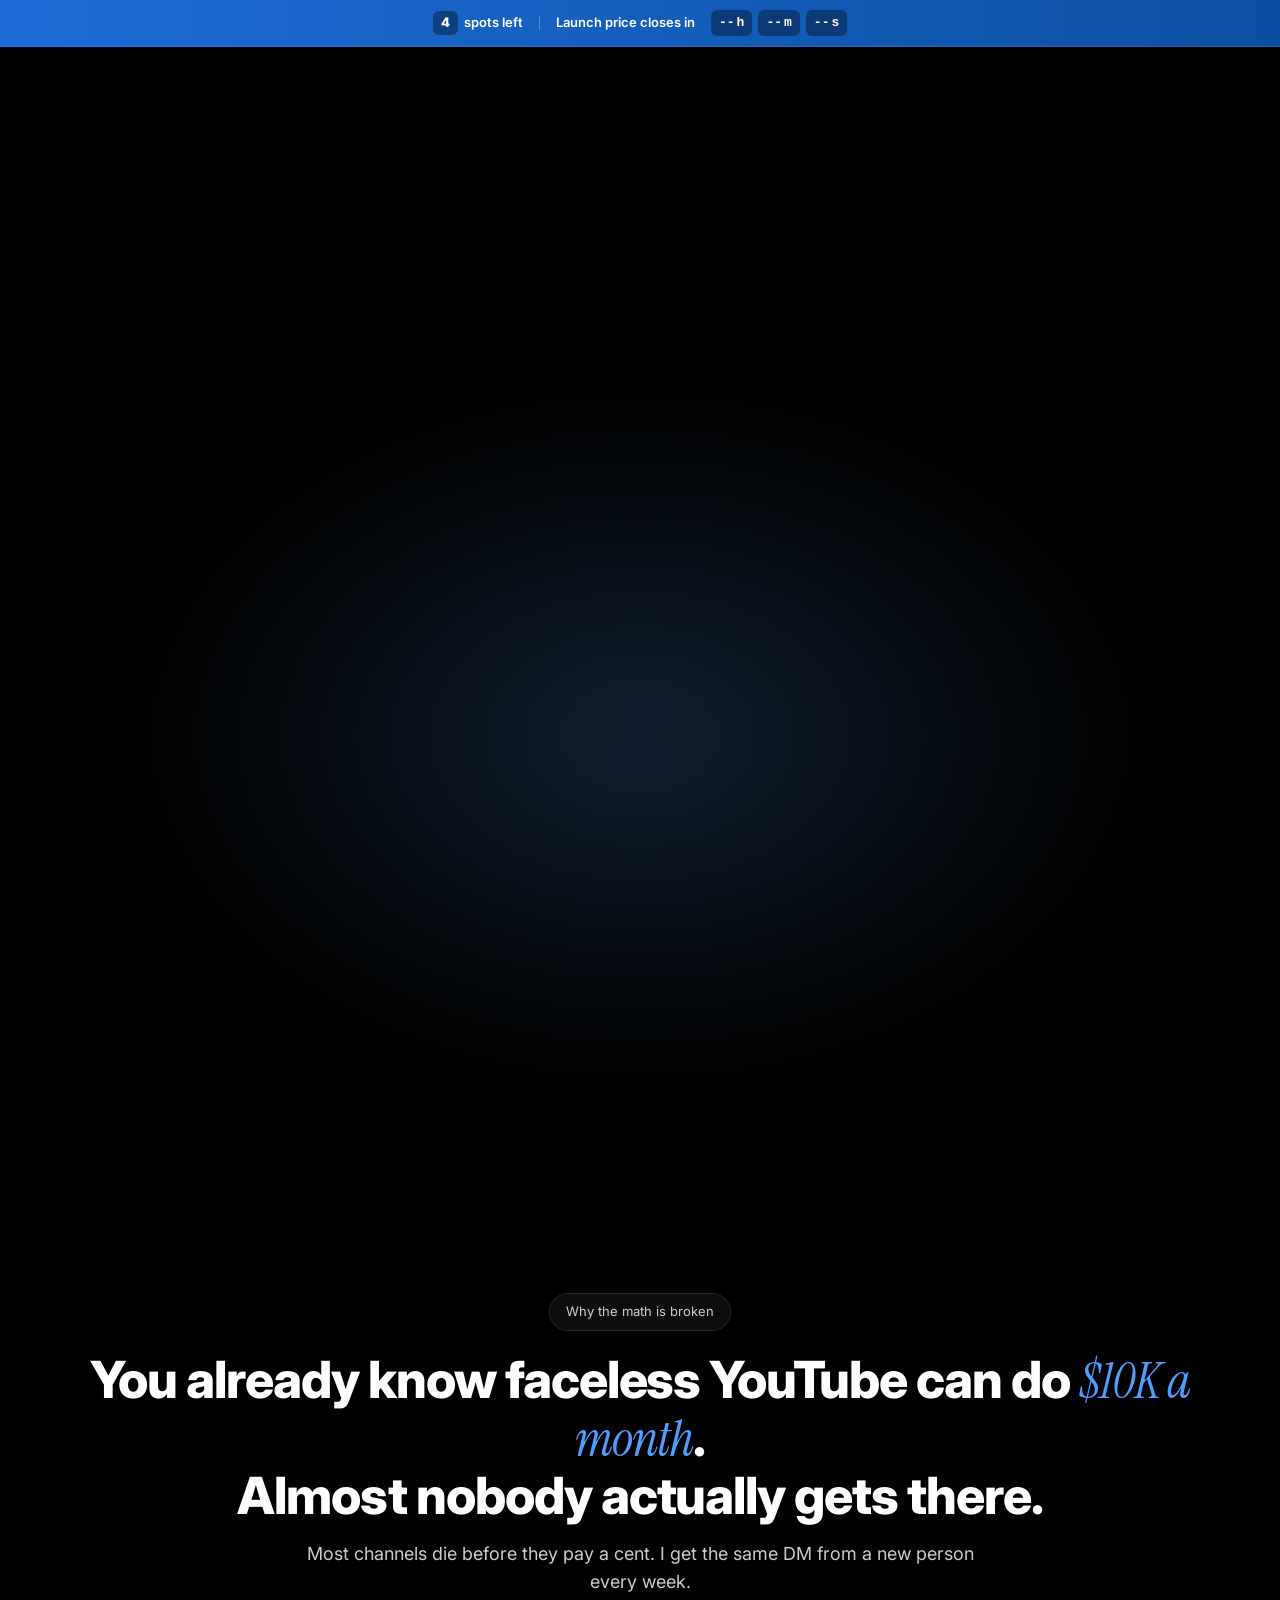
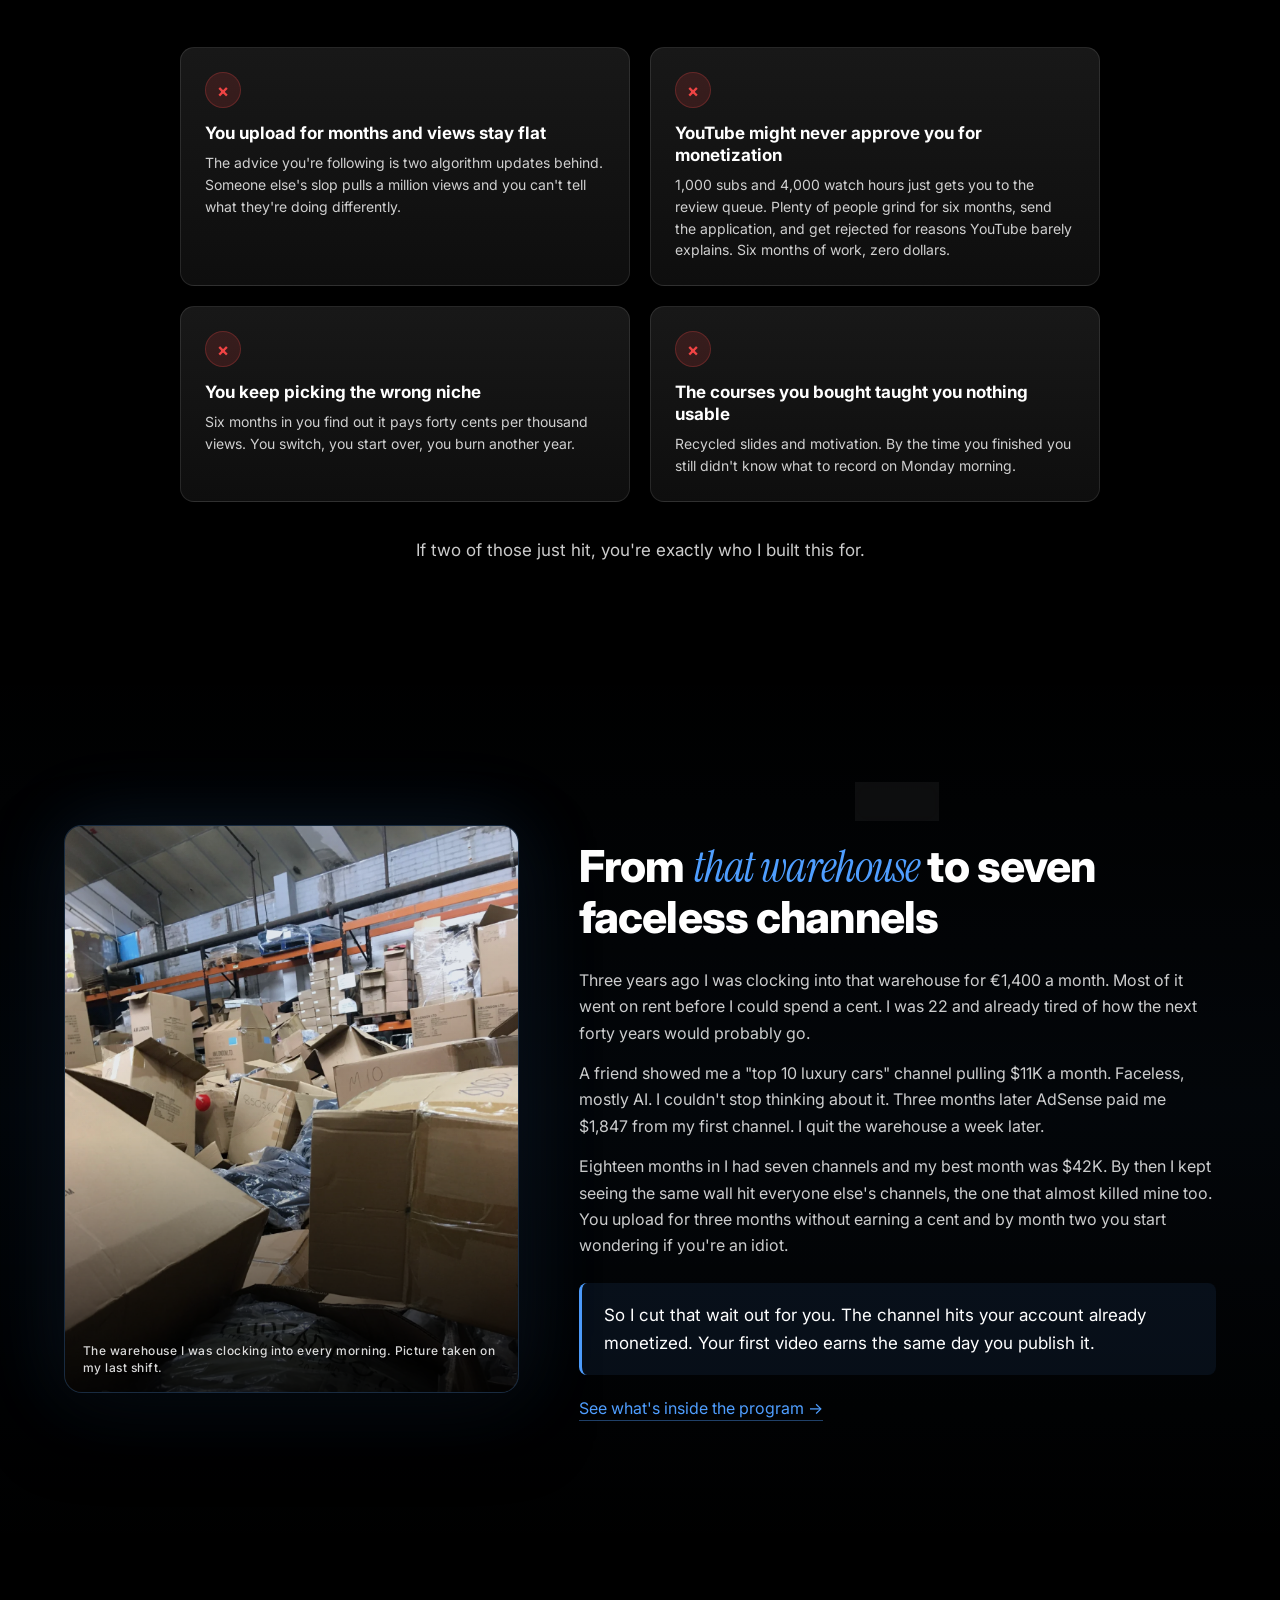
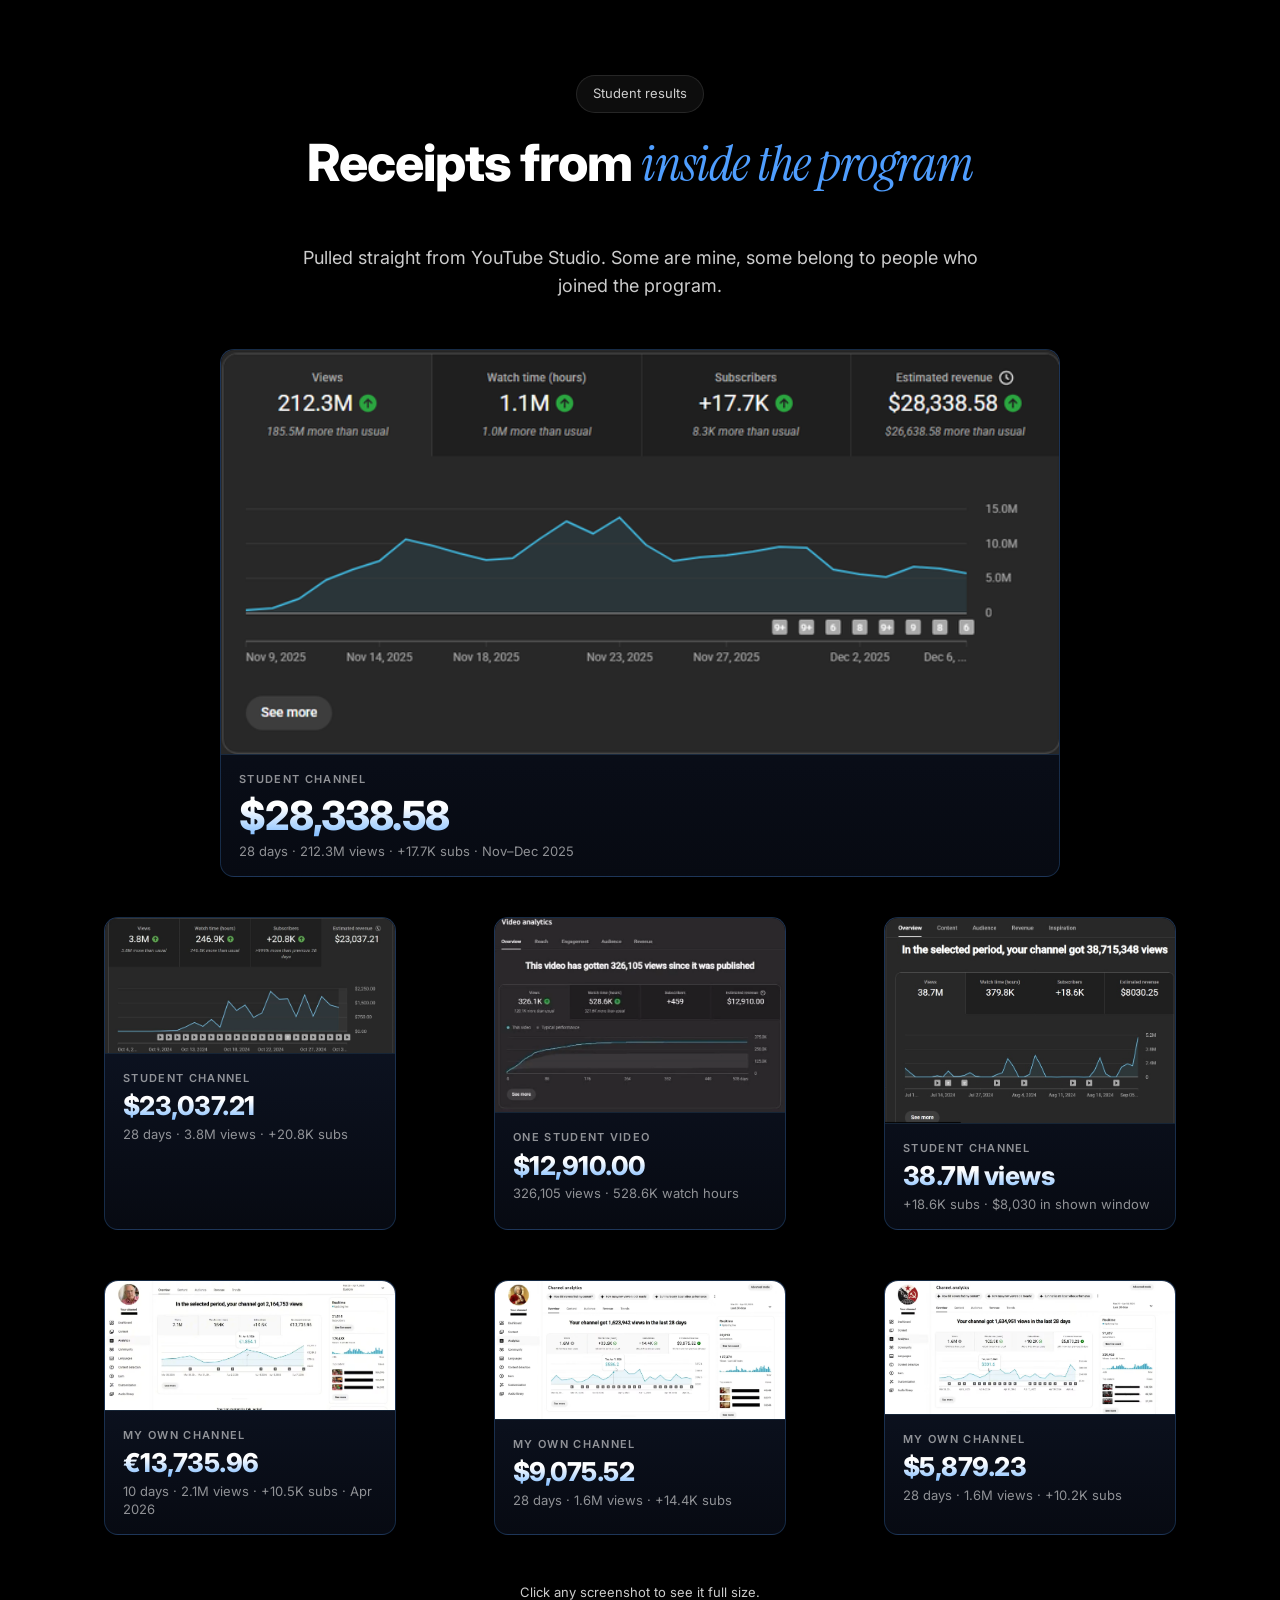
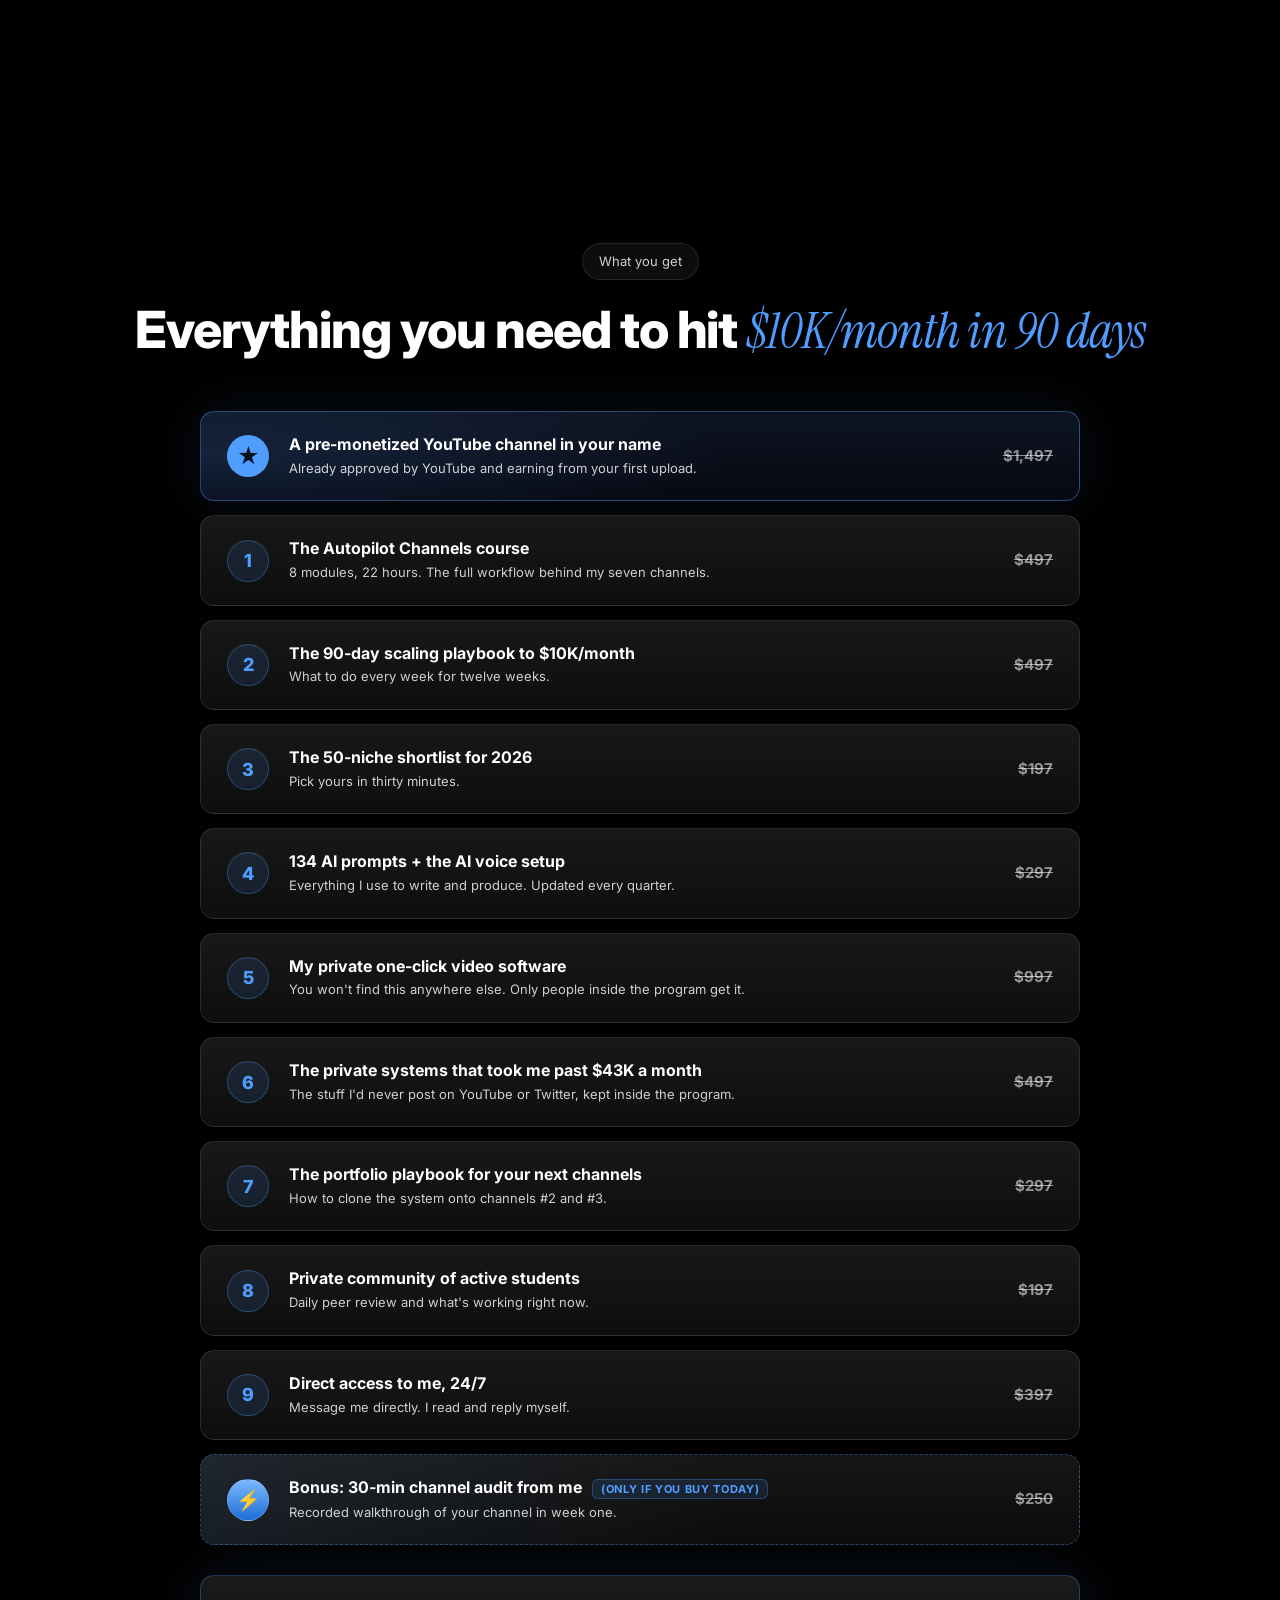
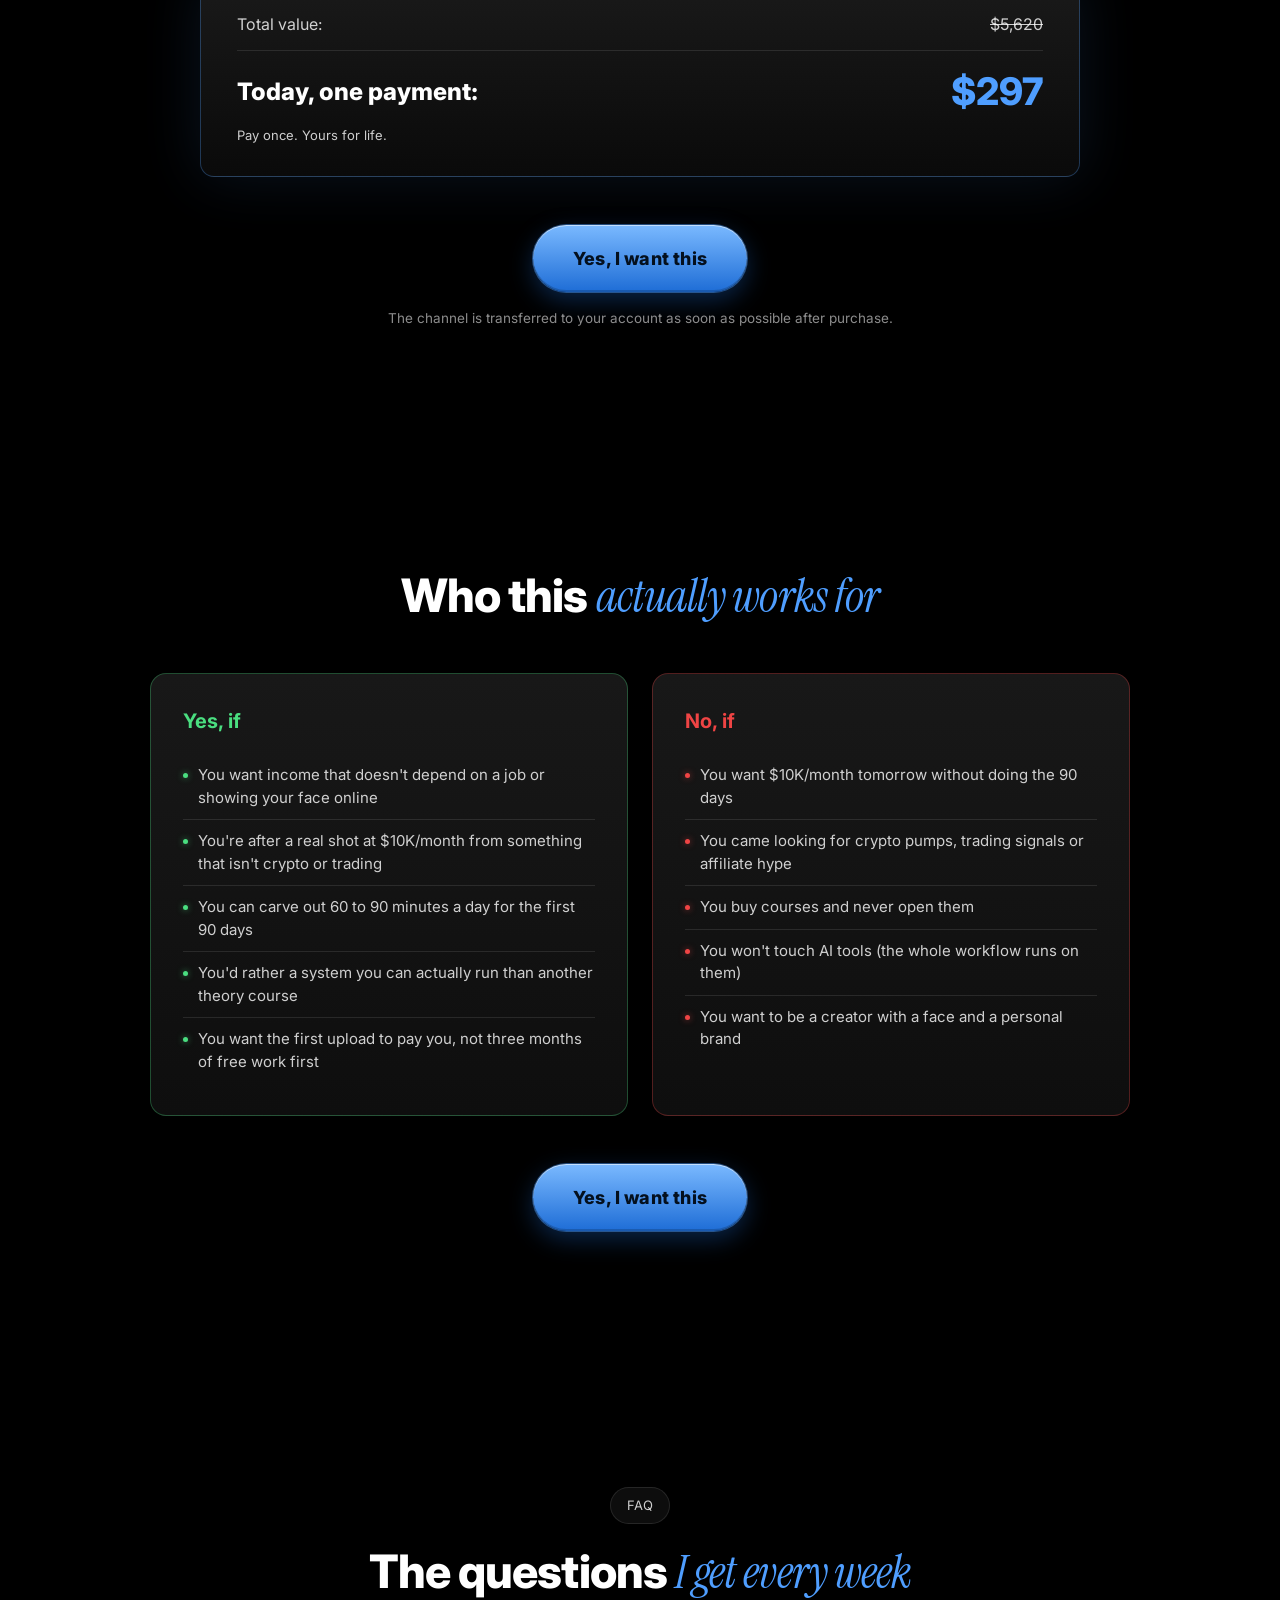
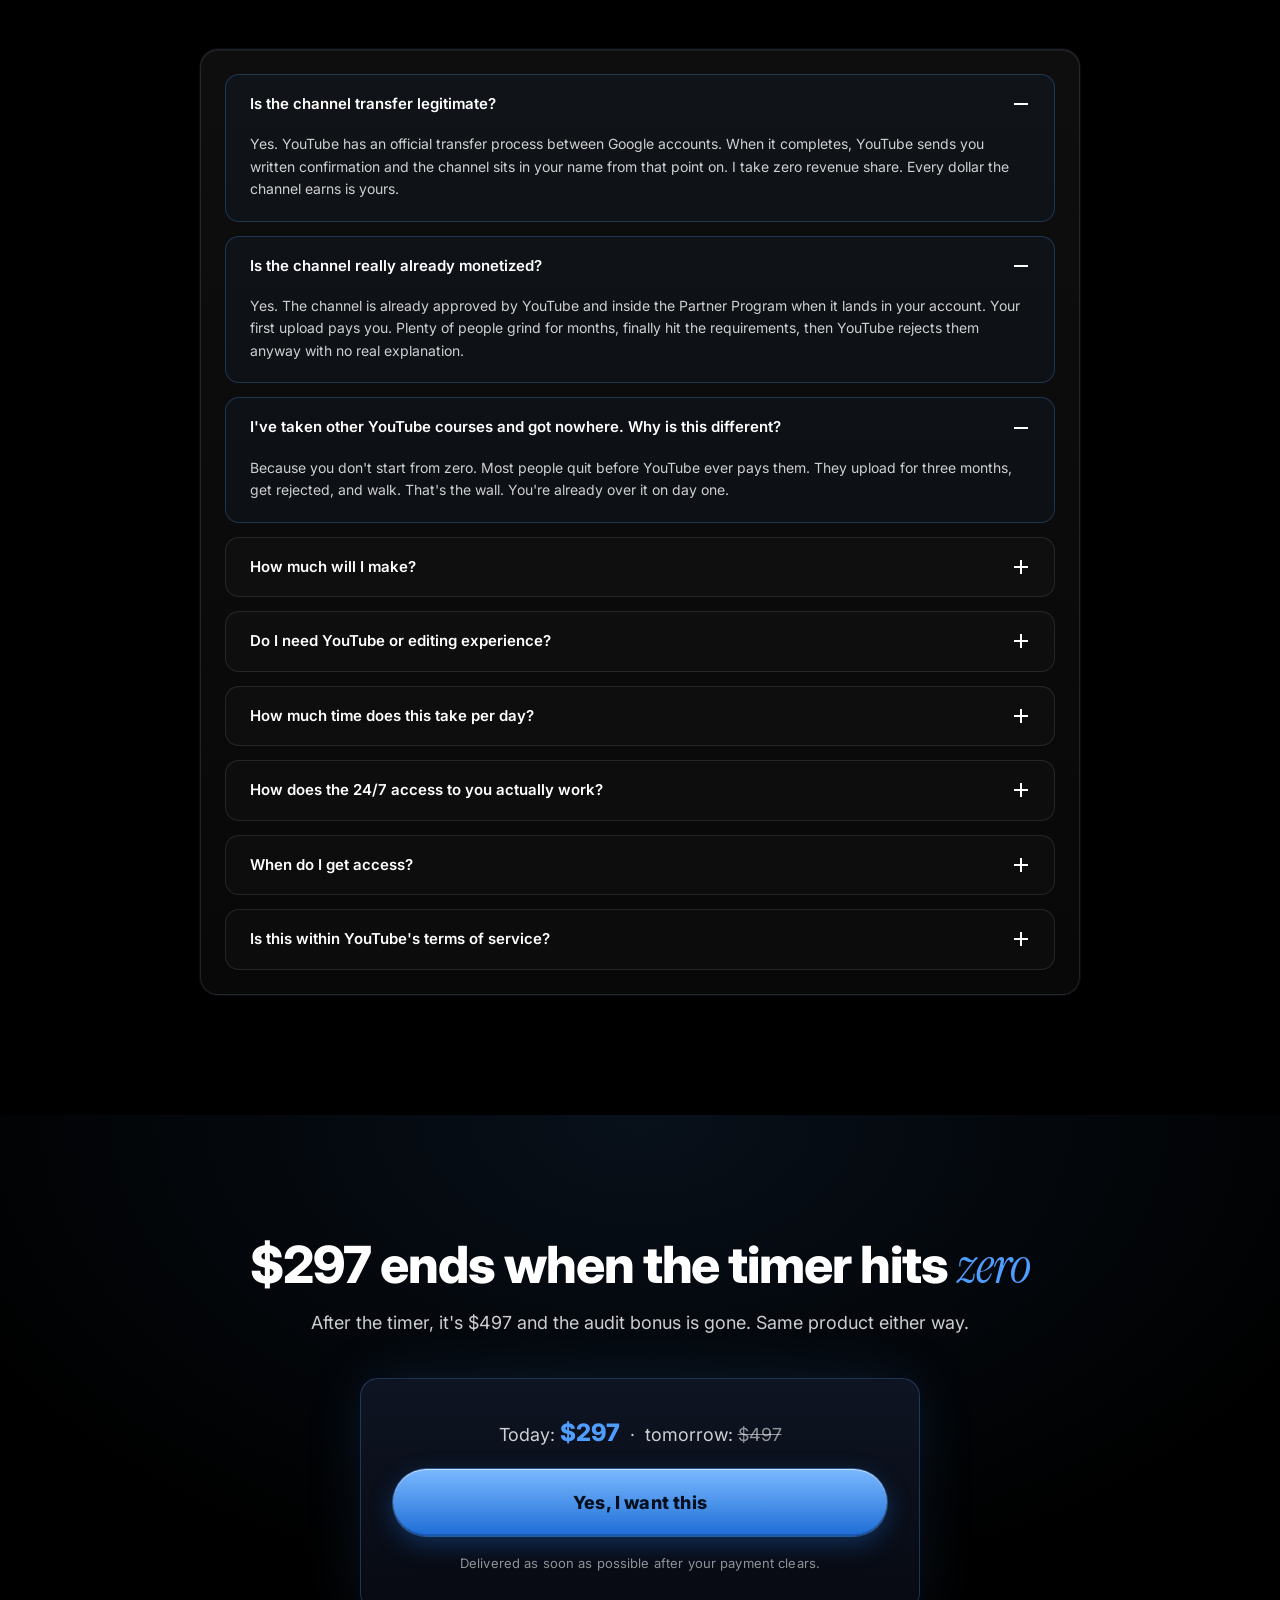
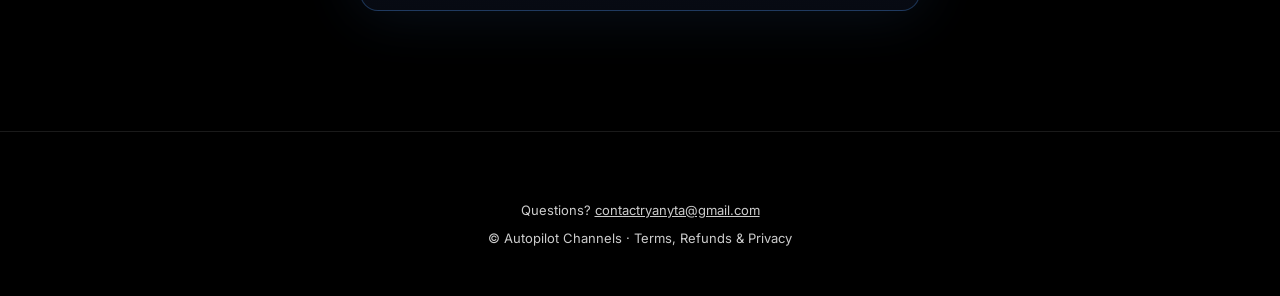
==== commit d201e2cc: "Replace same-day delivery claims with as-soon-as-possible wording Co-Authored-By: Claude Fable 5.1 <" ====
--- a/index.html
+++ b/index.html
@@ -352,12 +352,12 @@
 
       <div id="checkout"></div>
       <div class="cta-wrap">
-        <a class="btn-primary big" href="https://buy.stripe.com/dRmeV71nw388cNCduX6oo00" target="_blank" rel="noopener">
+        <a class="btn-primary big" href="https://buy.stripe.com/fZu4gy91zgR1dLL2fZa7C00" target="_blank" rel="noopener">
           Yes, I want this
         </a>
       </div>
       <p class="delivery-guarantee">
-        The channel lands in your account the same day you pay.
+        The channel is transferred to your account as soon as possible after purchase.
       </p>
     </div>
   </section>
@@ -393,7 +393,7 @@
       </div>
 
       <div class="cta-wrap" style="margin-top:48px">
-        <a class="btn-primary big" href="https://buy.stripe.com/dRmeV71nw388cNCduX6oo00" target="_blank" rel="noopener">Yes, I want this</a>
+        <a class="btn-primary big" href="https://buy.stripe.com/4gM5kF0mxg1gfzoerV6EU00" target="_blank" rel="noopener">Yes, I want this</a>
       </div>
     </div>
   </section>
@@ -437,7 +437,7 @@
         </details>
         <details class="faq-item">
           <summary>When do I get access?<span class="plus"></span></summary>
-          <p>The second your payment clears you get everything in one go — the channel, the full course, the prompts and the playbooks.</p>
+          <p>As soon as possible. Once your payment clears, send me the Google account email the channel should land in and I start the transfer right away. Course, prompts and playbooks are delivered along with it.</p>
         </details>
         <details class="faq-item">
           <summary>Is this within YouTube's terms of service?<span class="plus"></span></summary>
@@ -459,9 +459,9 @@
         <p class="final-price">
           Today: <b>$297</b> &nbsp;·&nbsp; tomorrow: <s>$497</s>
         </p>
-        <a class="btn-primary big full" href="https://buy.stripe.com/dRmeV71nw388cNCduX6oo00" target="_blank" rel="noopener">Yes, I want this</a>
-
-        <p class="trust-line">Instant delivery the second your payment clears.</p>
+        <a class="btn-primary big full" href="https://buy.stripe.com/4gM5kF0mxg1gfzoerV6EU00" target="_blank" rel="noopener">Yes, I want this</a>
+
+        <p class="trust-line">Delivered as soon as possible after your payment clears.</p>
       </div>
     </div>
   </section>
@@ -478,7 +478,7 @@
   </div>
 
   <!-- Sticky mobile CTA -->
-  <a class="sticky-cta" href="https://buy.stripe.com/dRmeV71nw388cNCduX6oo00" target="_blank" rel="noopener">
+  <a class="sticky-cta" href="https://buy.stripe.com/4gM5kF0mxg1gfzoerV6EU00" target="_blank" rel="noopener">
     <span class="sc-price"><s>$497</s> <b>$297</b></span>
     <span class="sc-btn">Yes, I want this</span>
   </a>
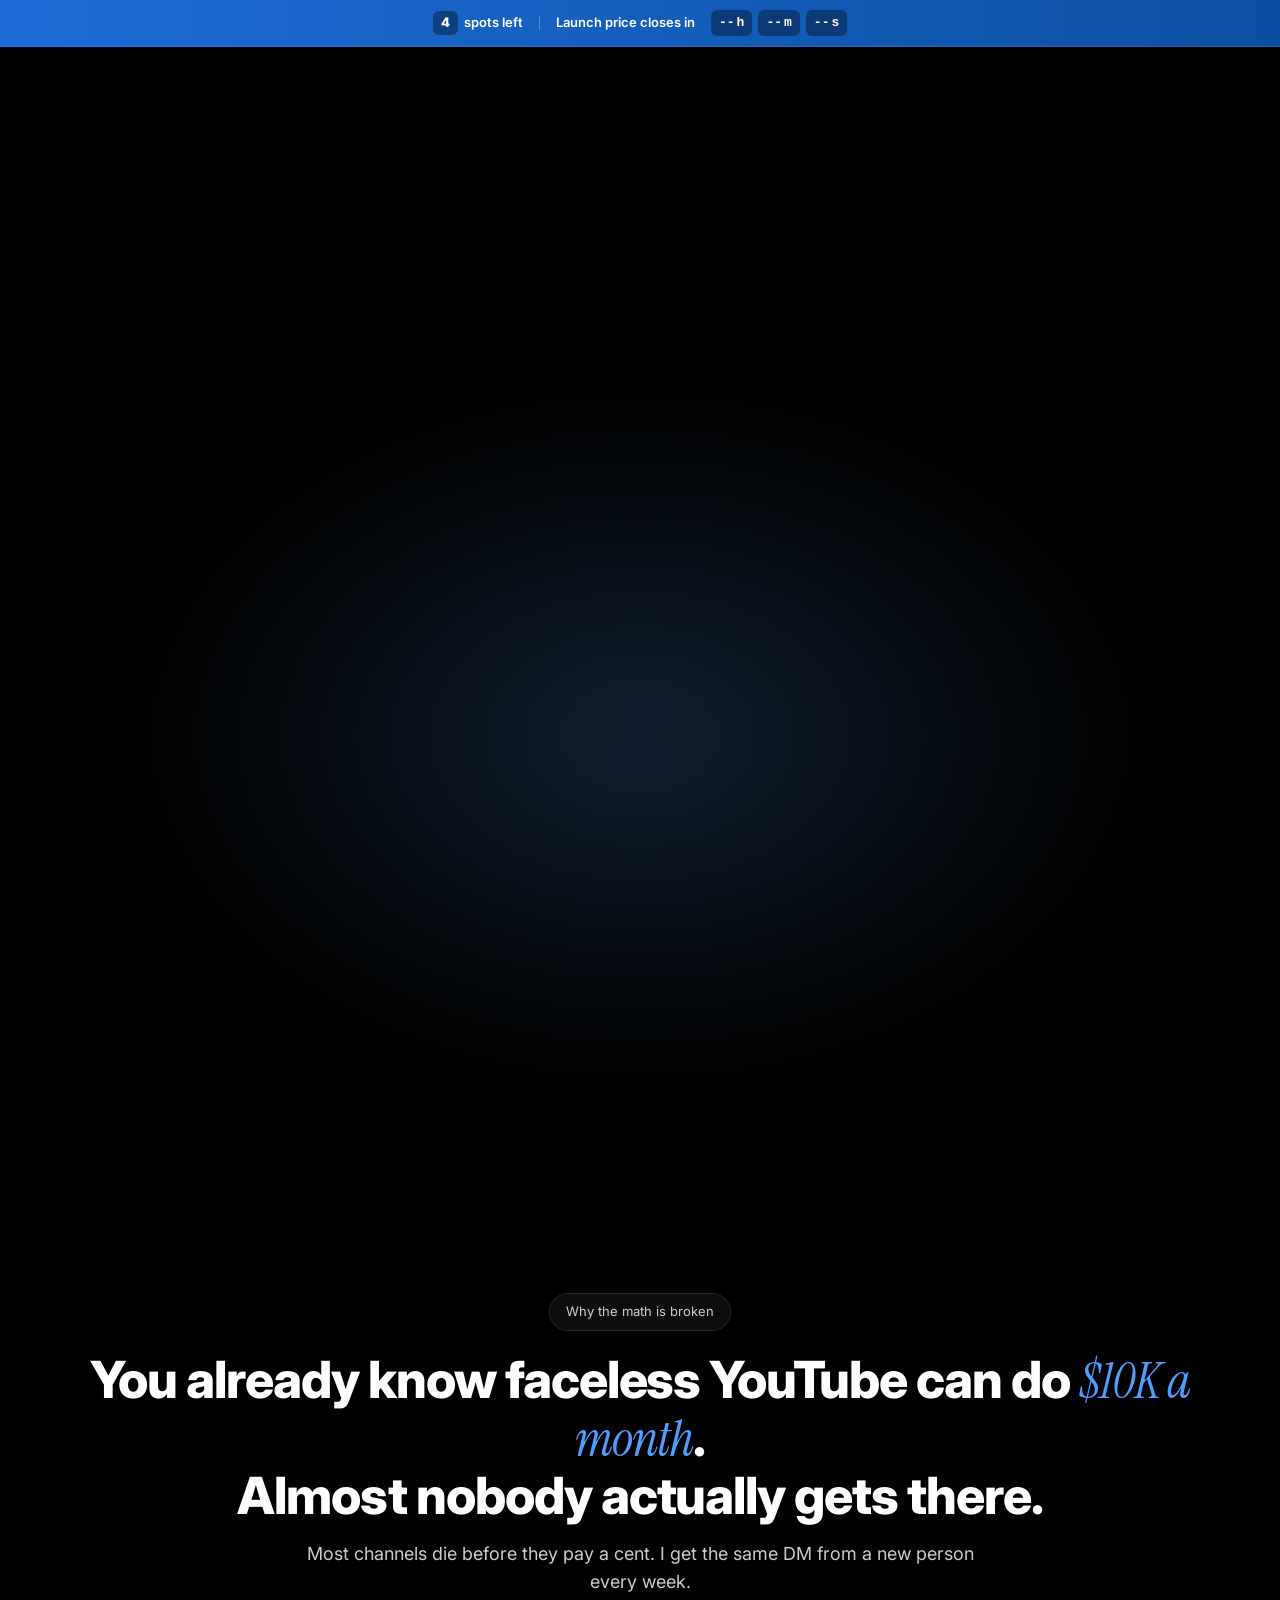
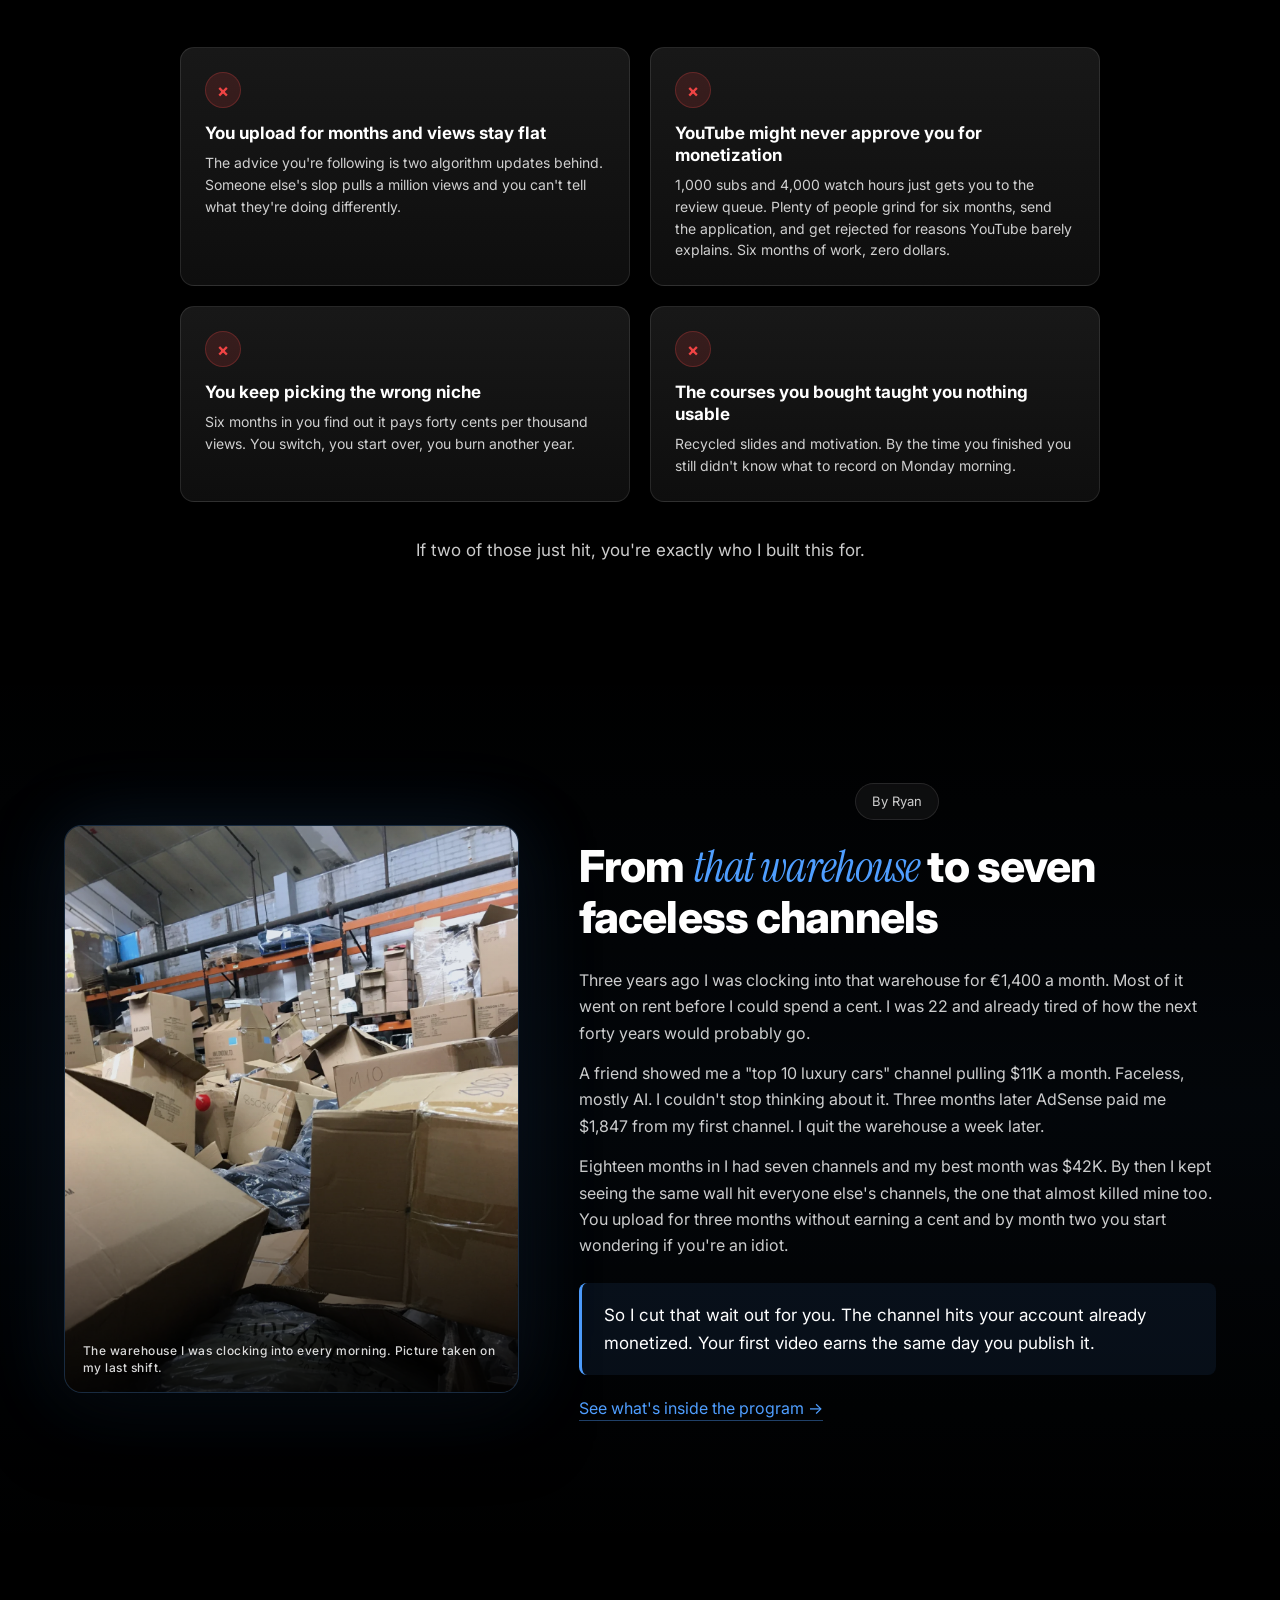
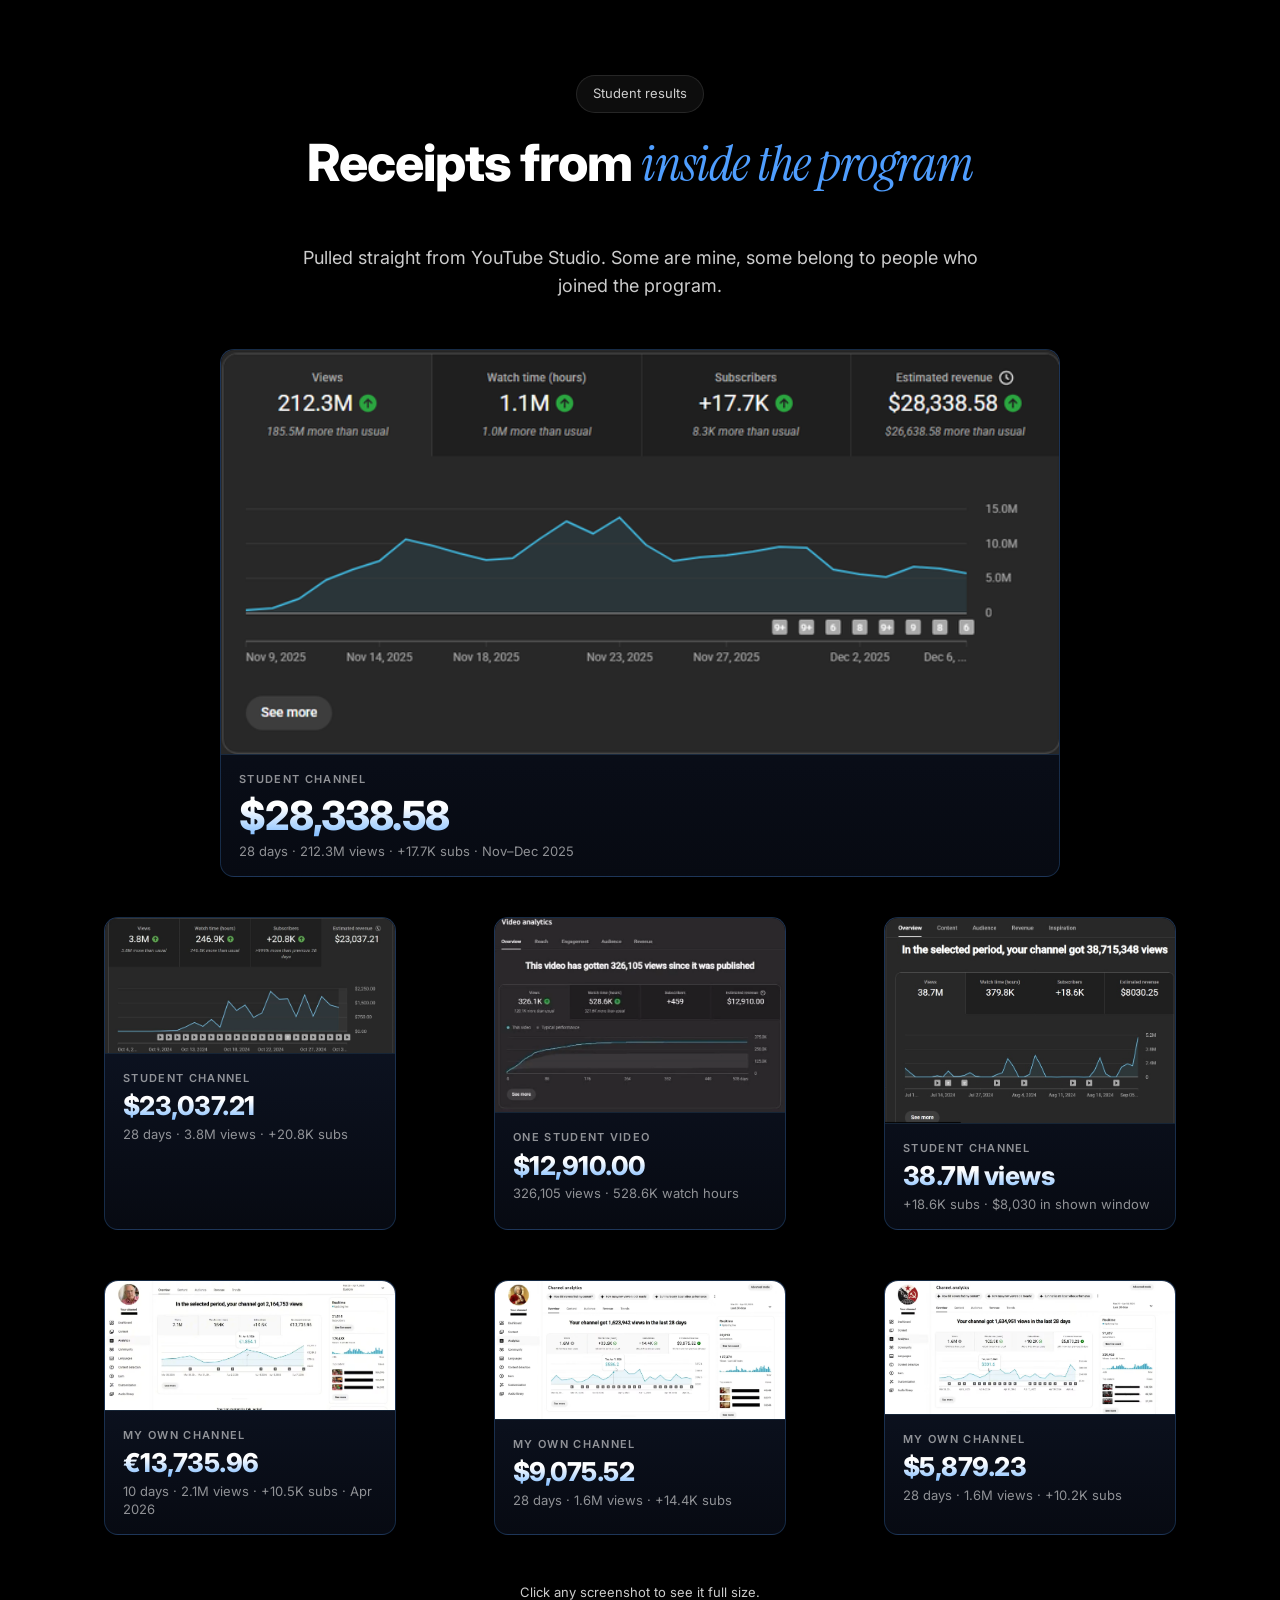
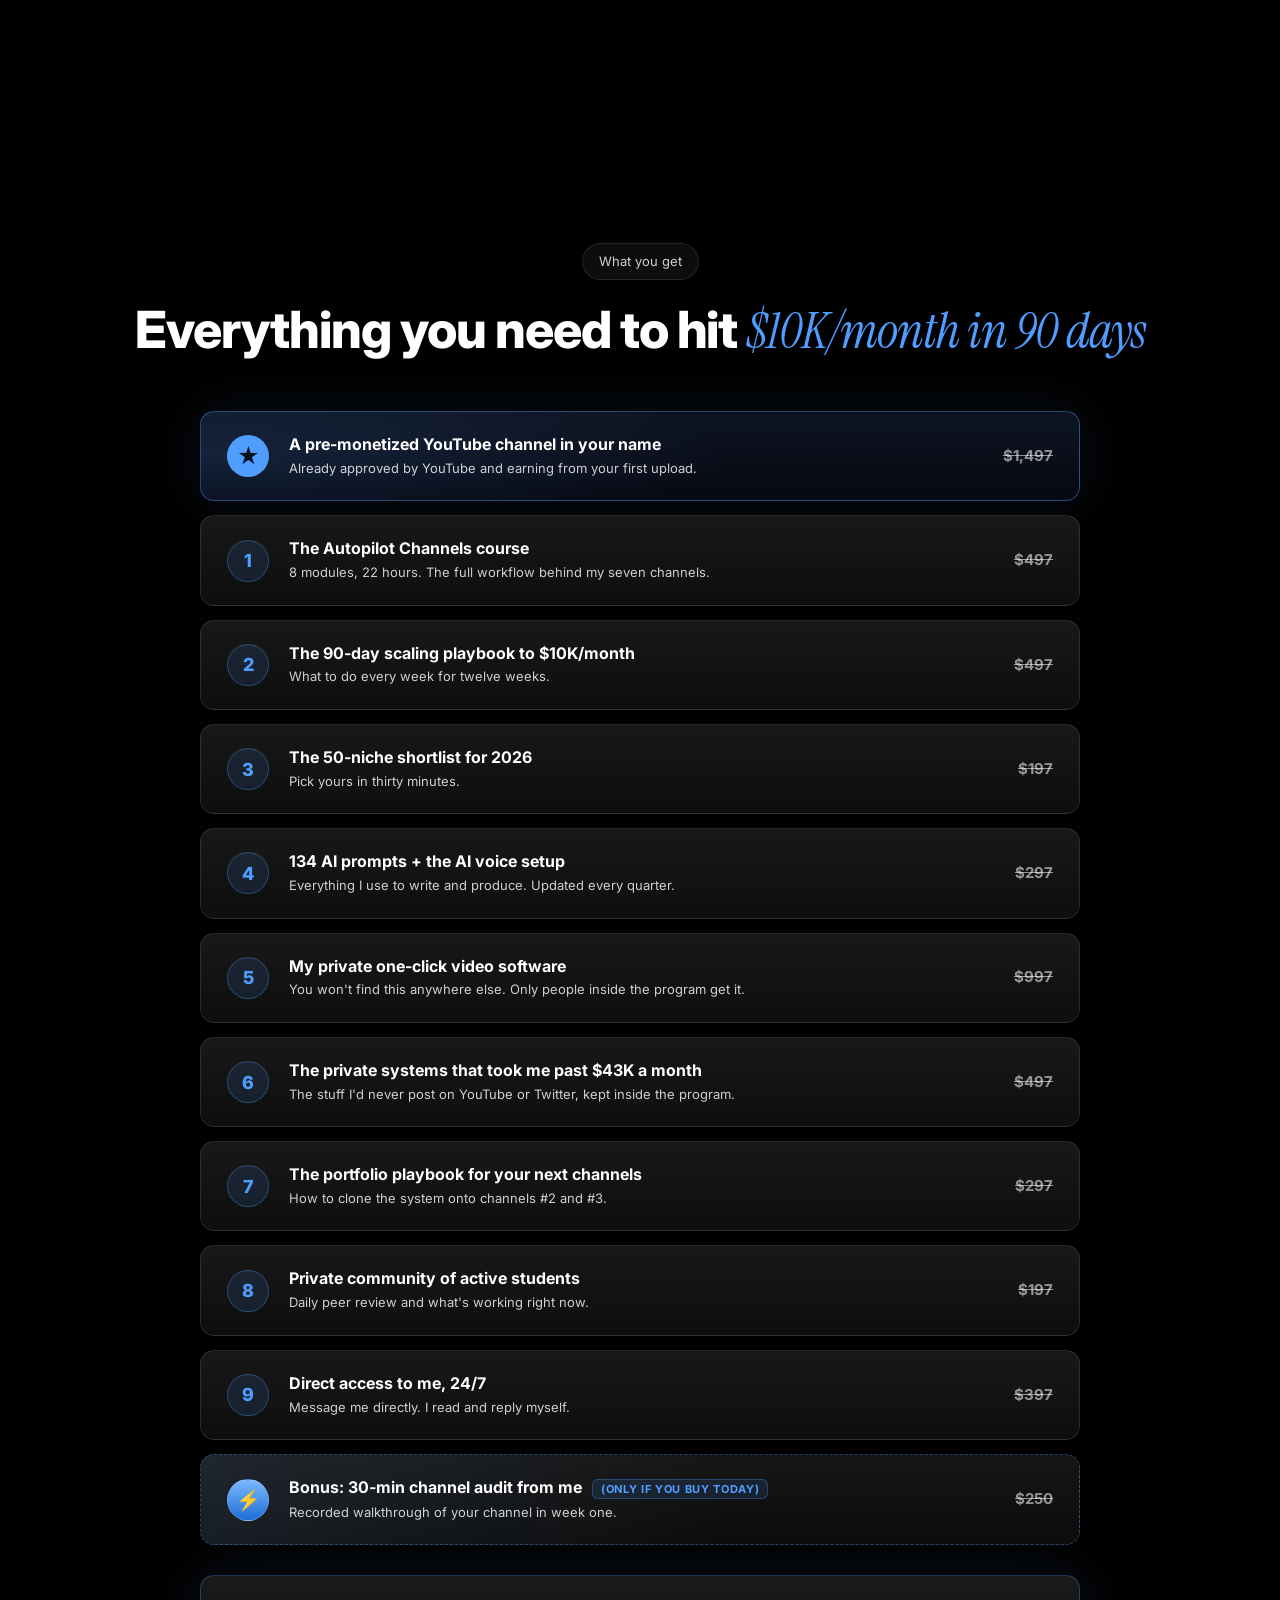
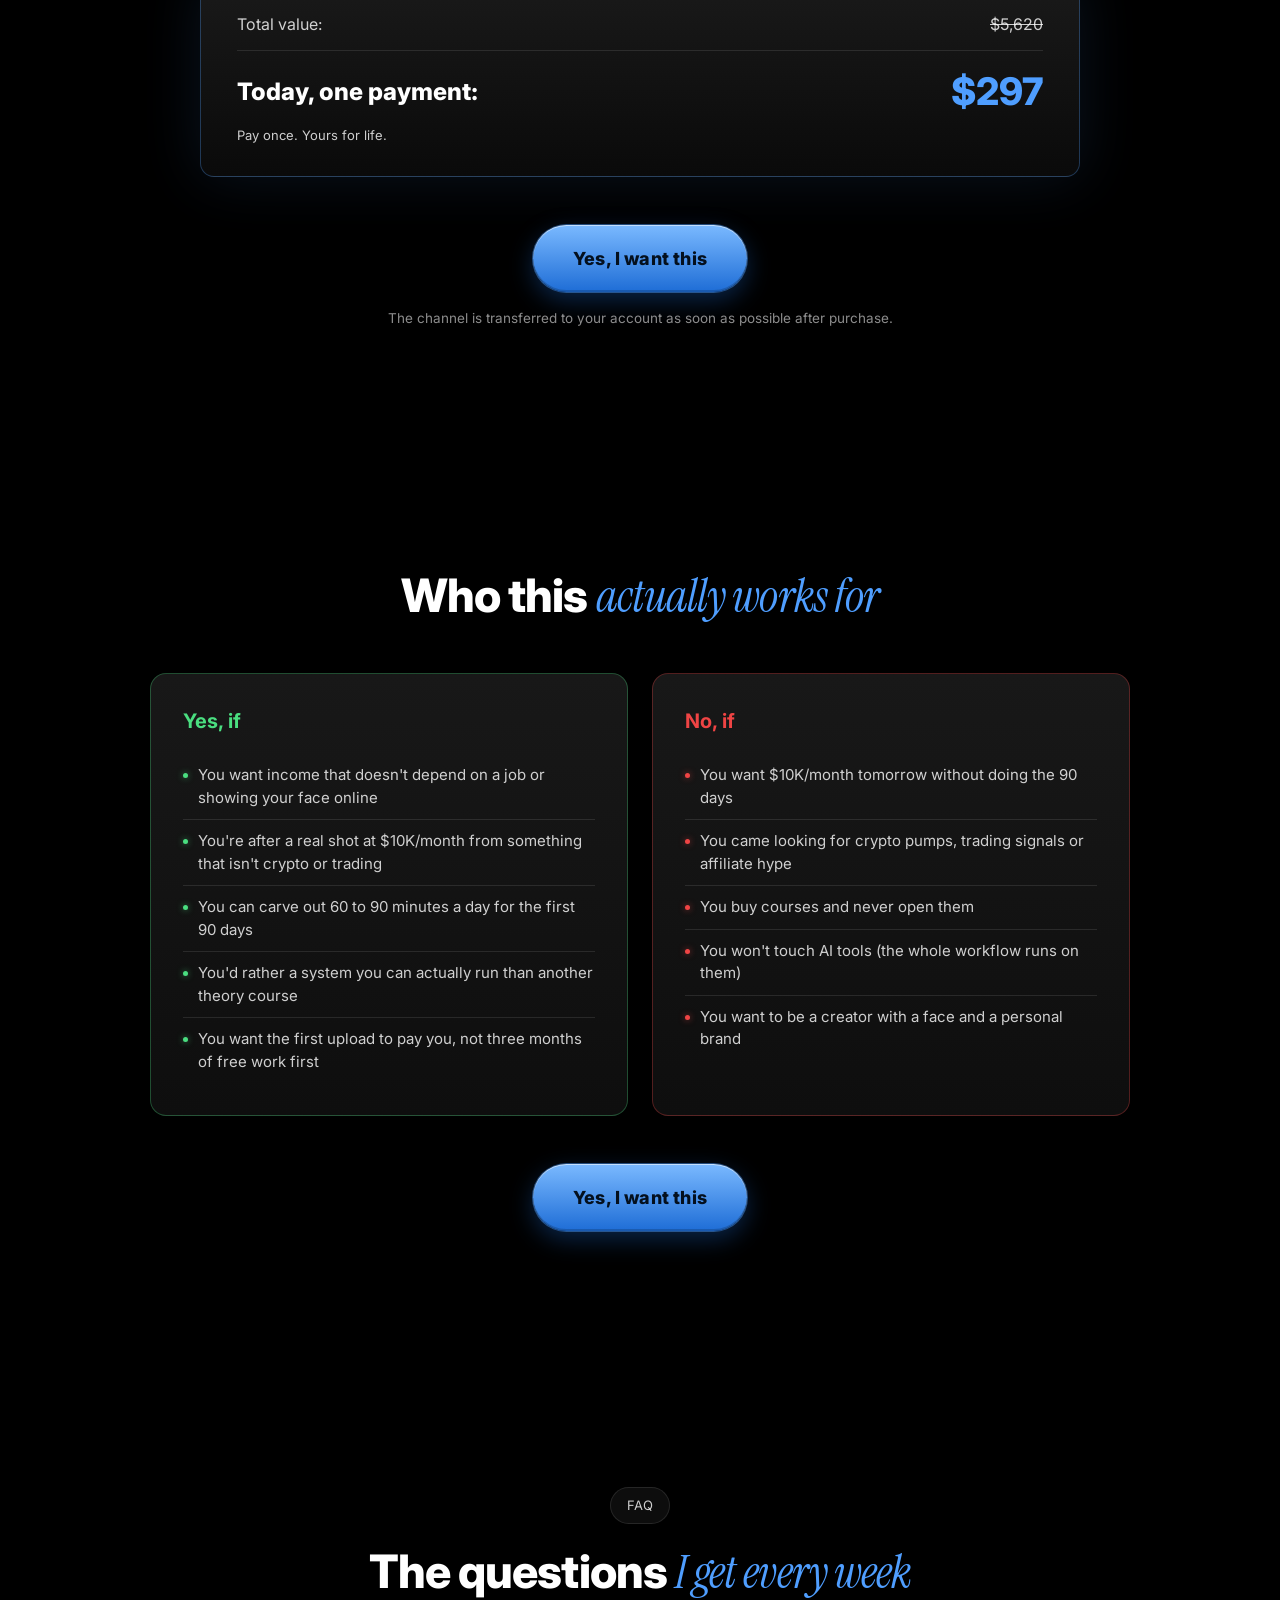
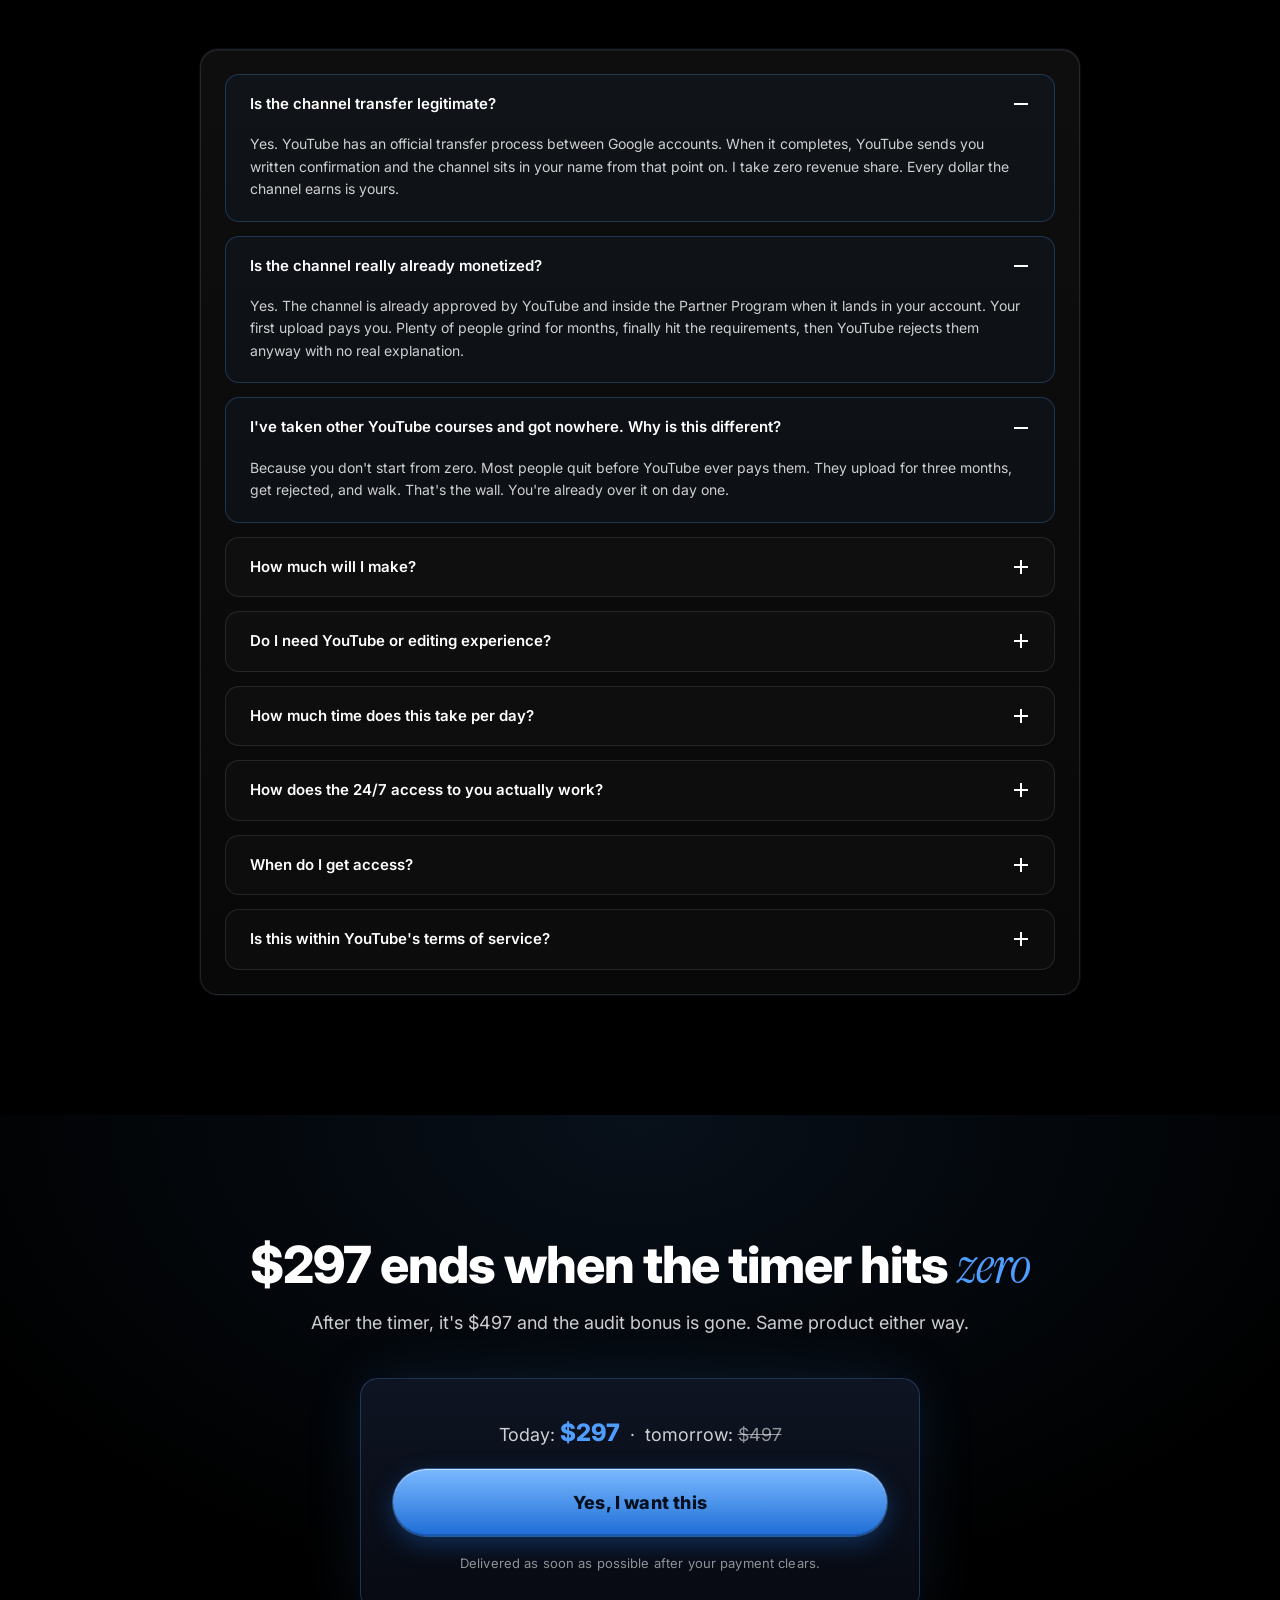
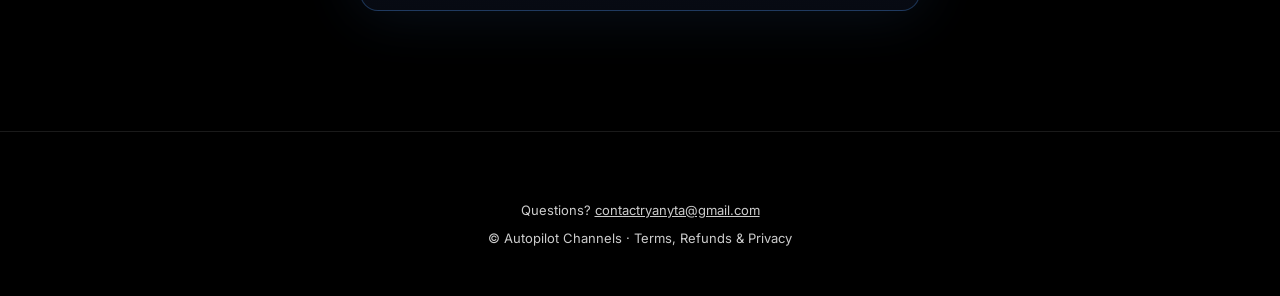
==== commit 61e53bde: "Use the same Stripe payment link on every buy button Three buttons still pointed to the old link 4gM" ====
--- a/index.html
+++ b/index.html
@@ -393,7 +393,7 @@
       </div>
 
       <div class="cta-wrap" style="margin-top:48px">
-        <a class="btn-primary big" href="https://buy.stripe.com/4gM5kF0mxg1gfzoerV6EU00" target="_blank" rel="noopener">Yes, I want this</a>
+        <a class="btn-primary big" href="https://buy.stripe.com/fZu4gy91zgR1dLL2fZa7C00" target="_blank" rel="noopener">Yes, I want this</a>
       </div>
     </div>
   </section>
@@ -459,7 +459,7 @@
         <p class="final-price">
           Today: <b>$297</b> &nbsp;·&nbsp; tomorrow: <s>$497</s>
         </p>
-        <a class="btn-primary big full" href="https://buy.stripe.com/4gM5kF0mxg1gfzoerV6EU00" target="_blank" rel="noopener">Yes, I want this</a>
+        <a class="btn-primary big full" href="https://buy.stripe.com/fZu4gy91zgR1dLL2fZa7C00" target="_blank" rel="noopener">Yes, I want this</a>
 
         <p class="trust-line">Delivered as soon as possible after your payment clears.</p>
       </div>
@@ -478,7 +478,7 @@
   </div>
 
   <!-- Sticky mobile CTA -->
-  <a class="sticky-cta" href="https://buy.stripe.com/4gM5kF0mxg1gfzoerV6EU00" target="_blank" rel="noopener">
+  <a class="sticky-cta" href="https://buy.stripe.com/fZu4gy91zgR1dLL2fZa7C00" target="_blank" rel="noopener">
     <span class="sc-price"><s>$497</s> <b>$297</b></span>
     <span class="sc-btn">Yes, I want this</span>
   </a>
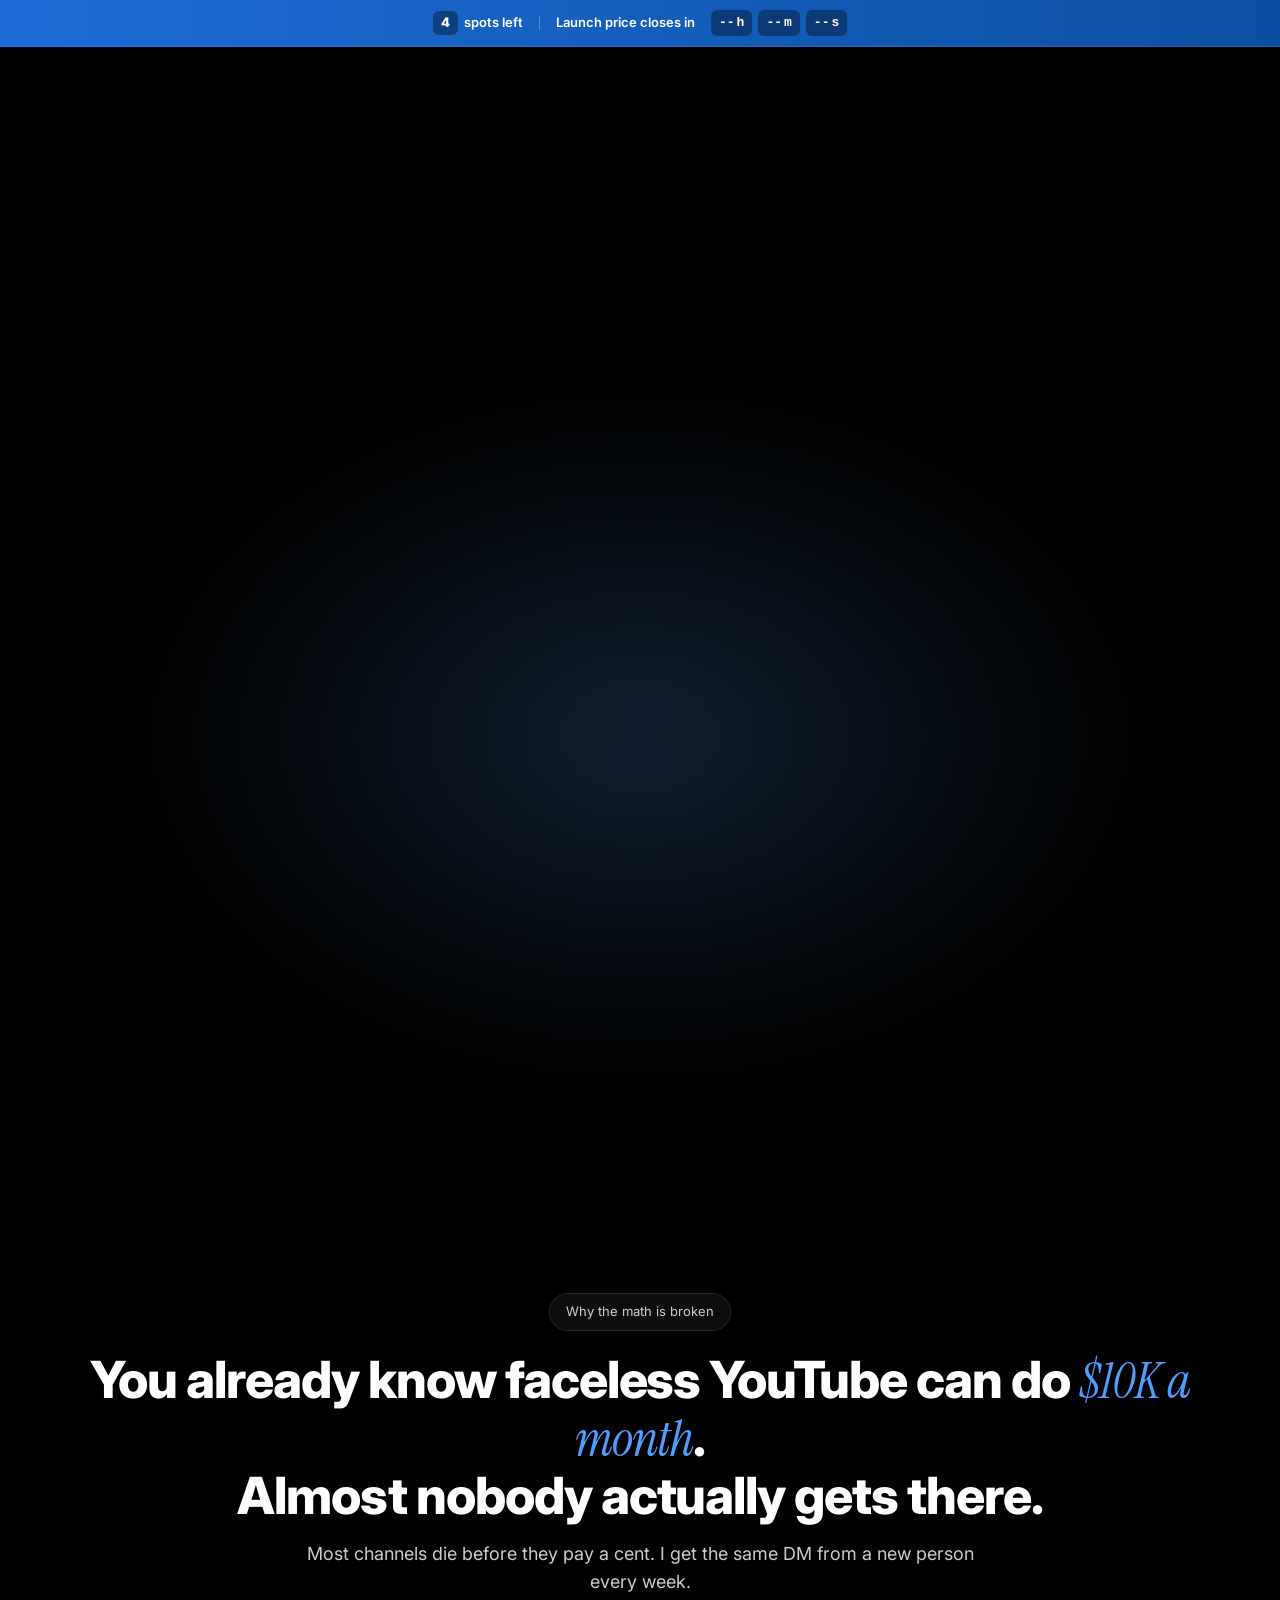
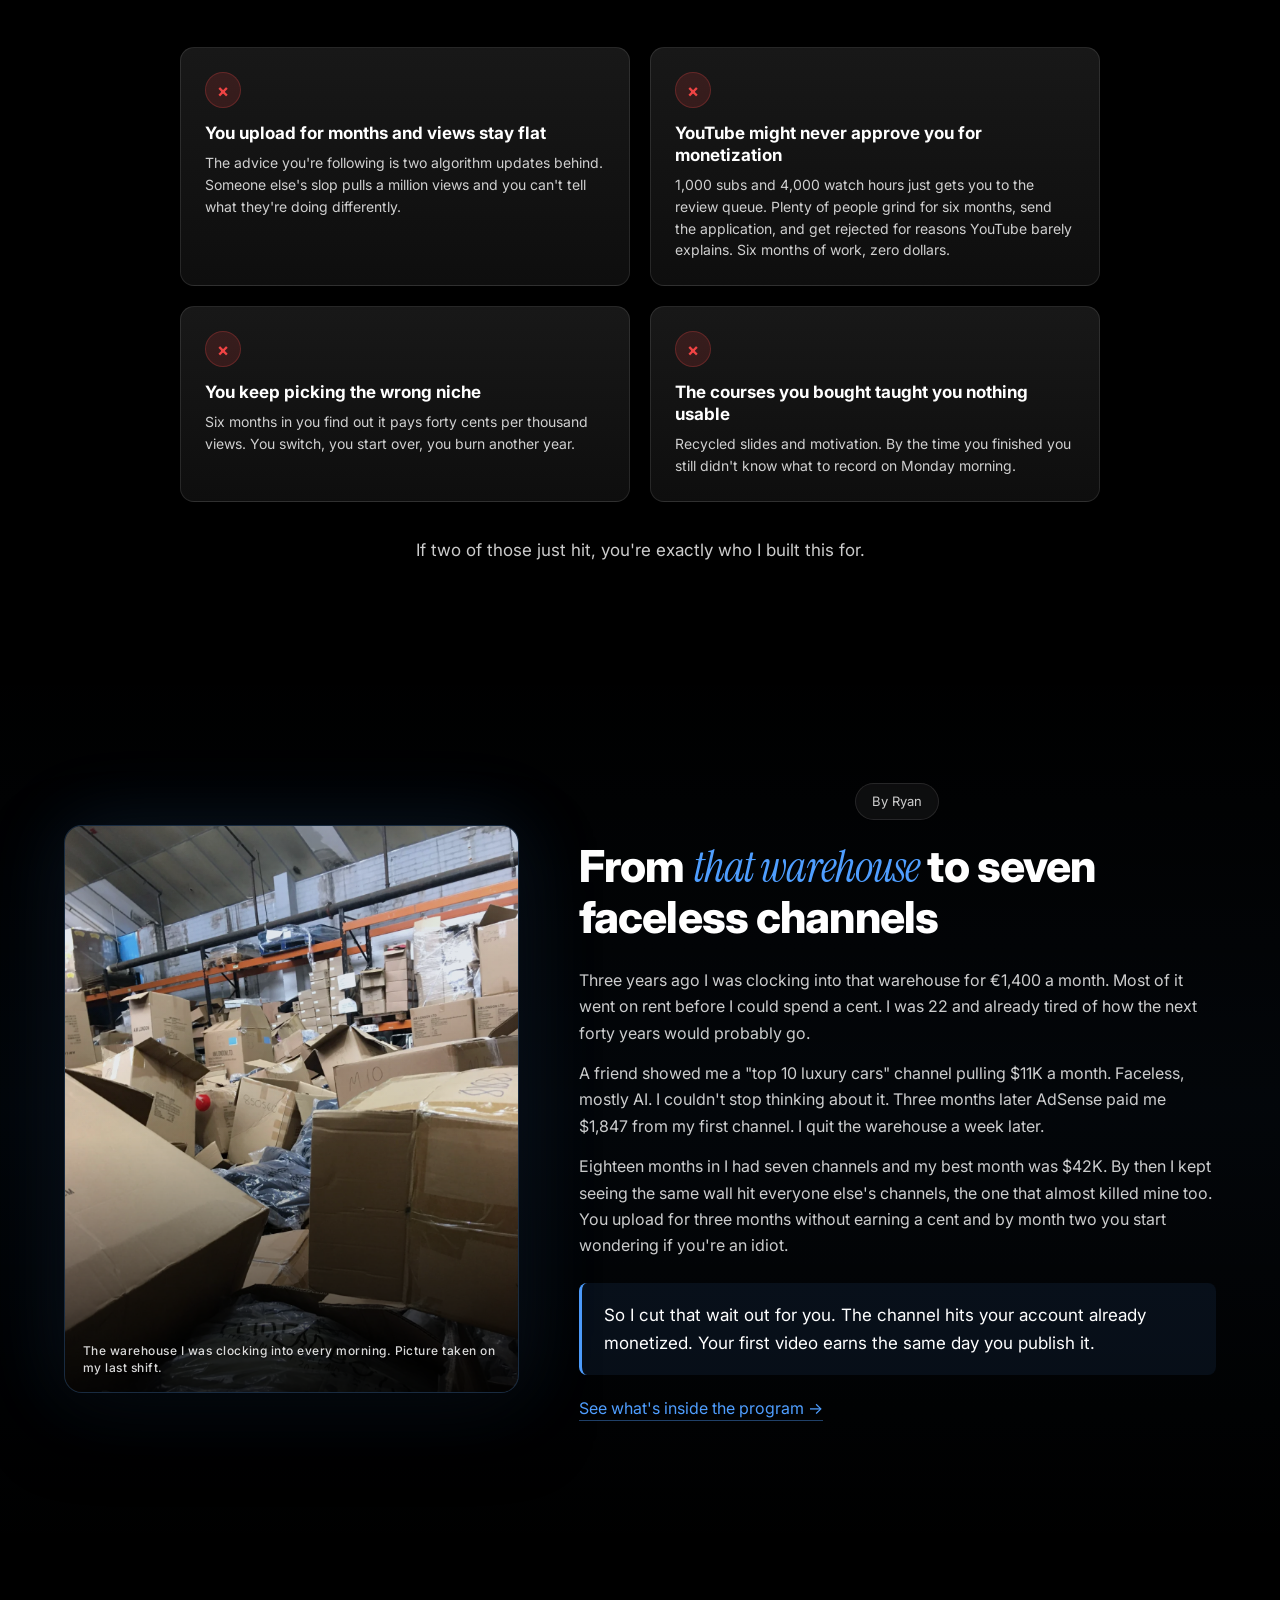
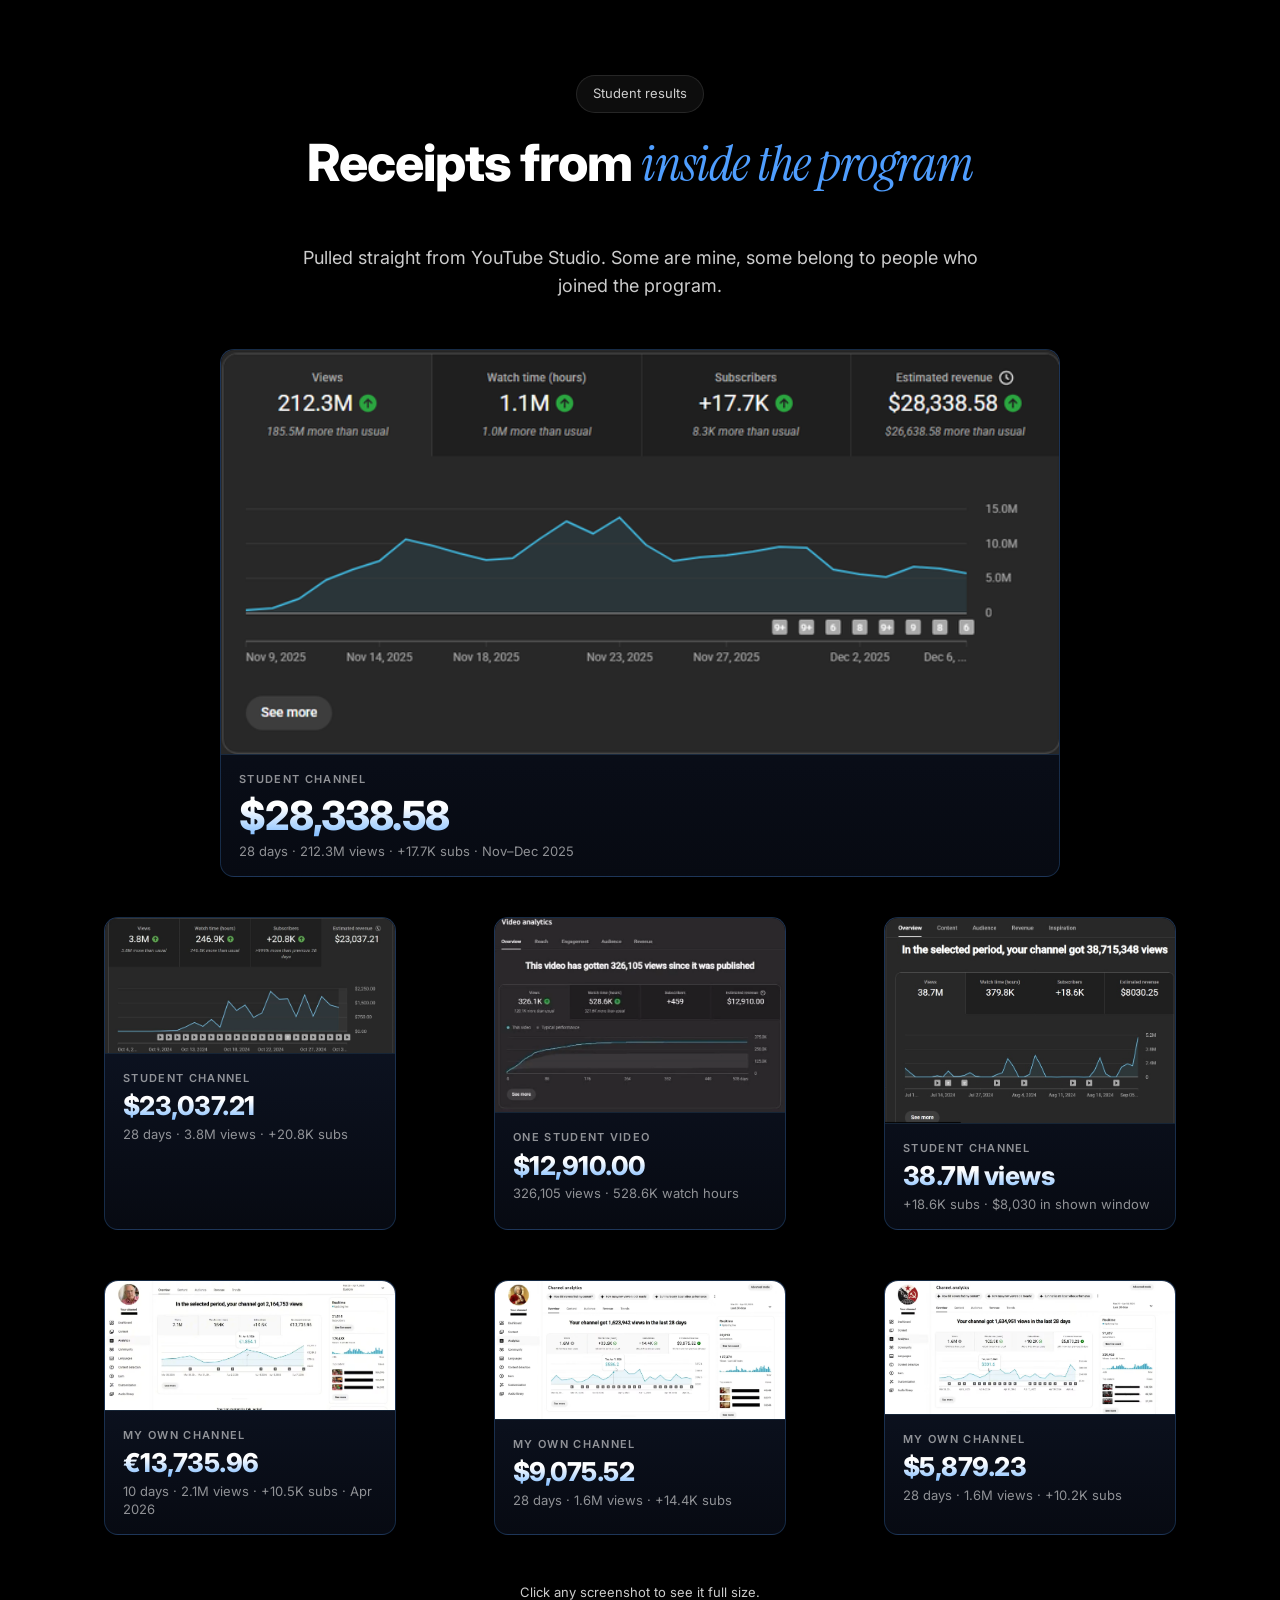
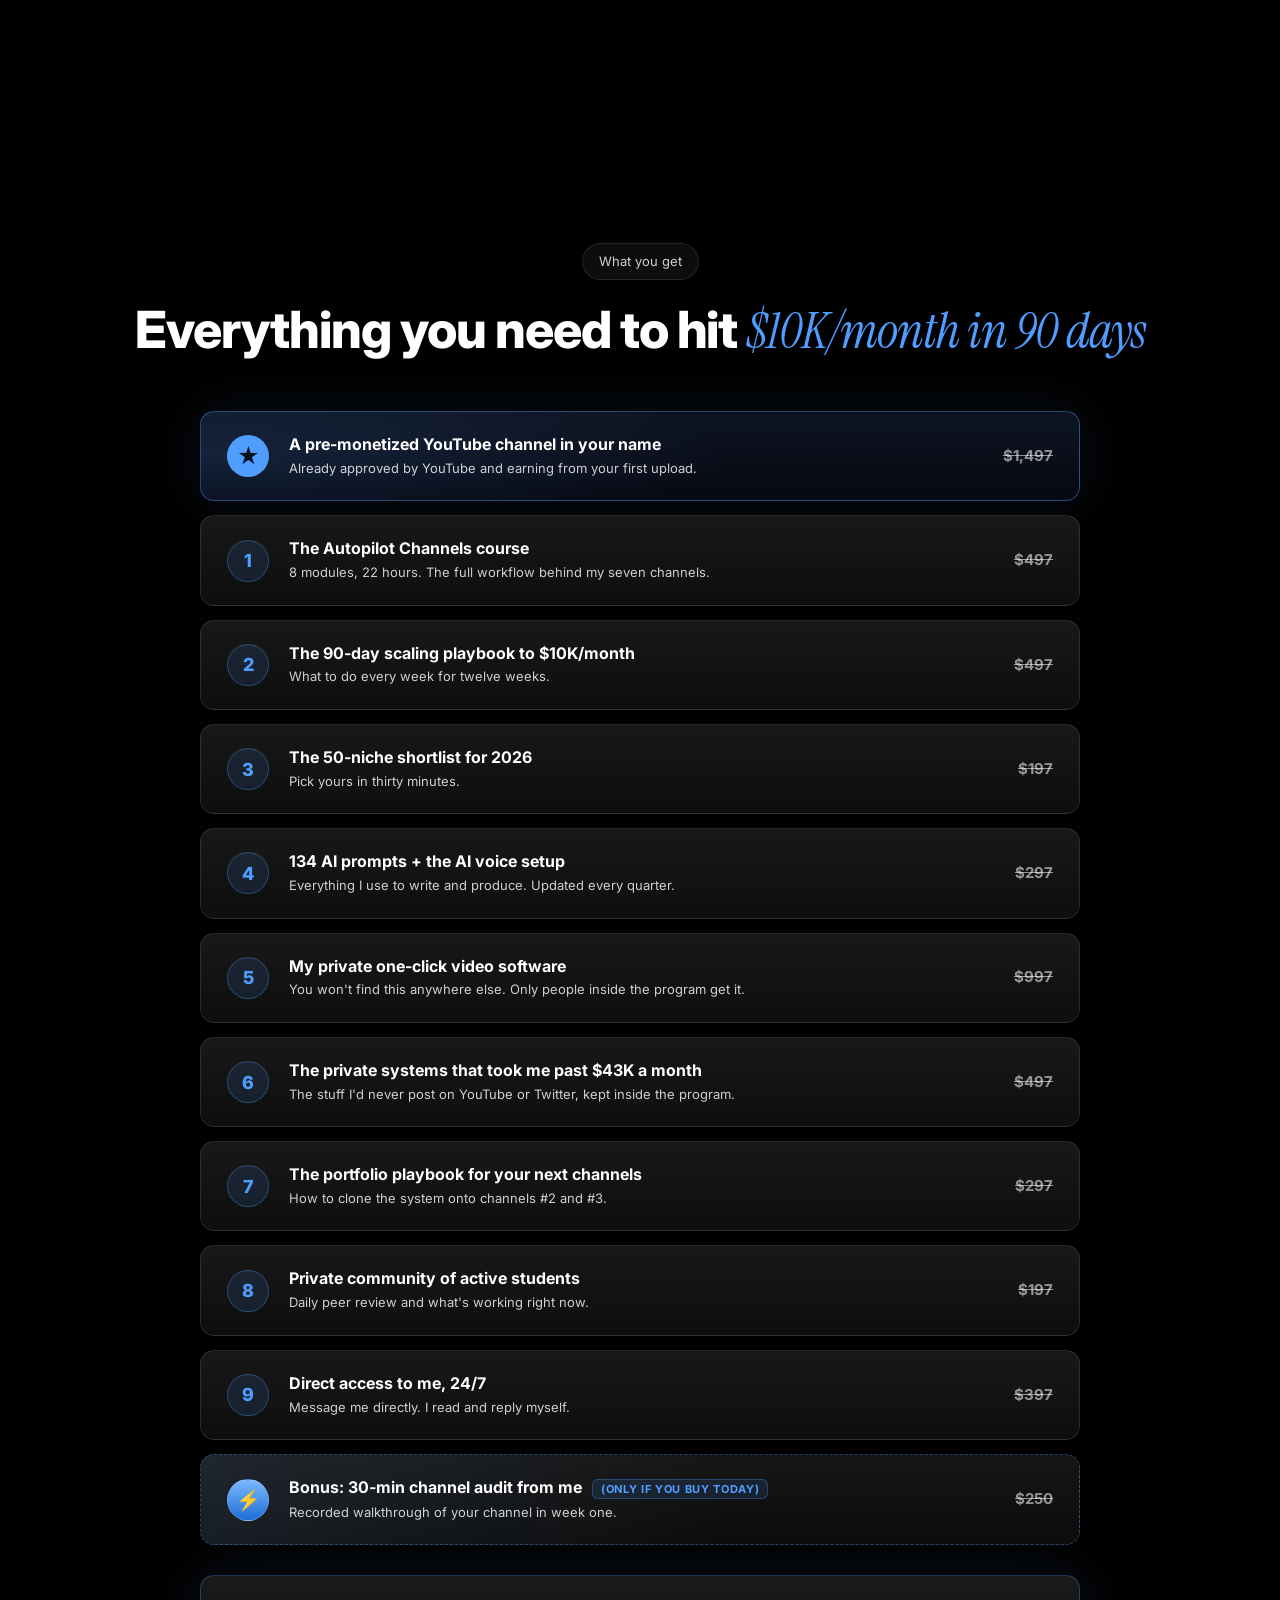
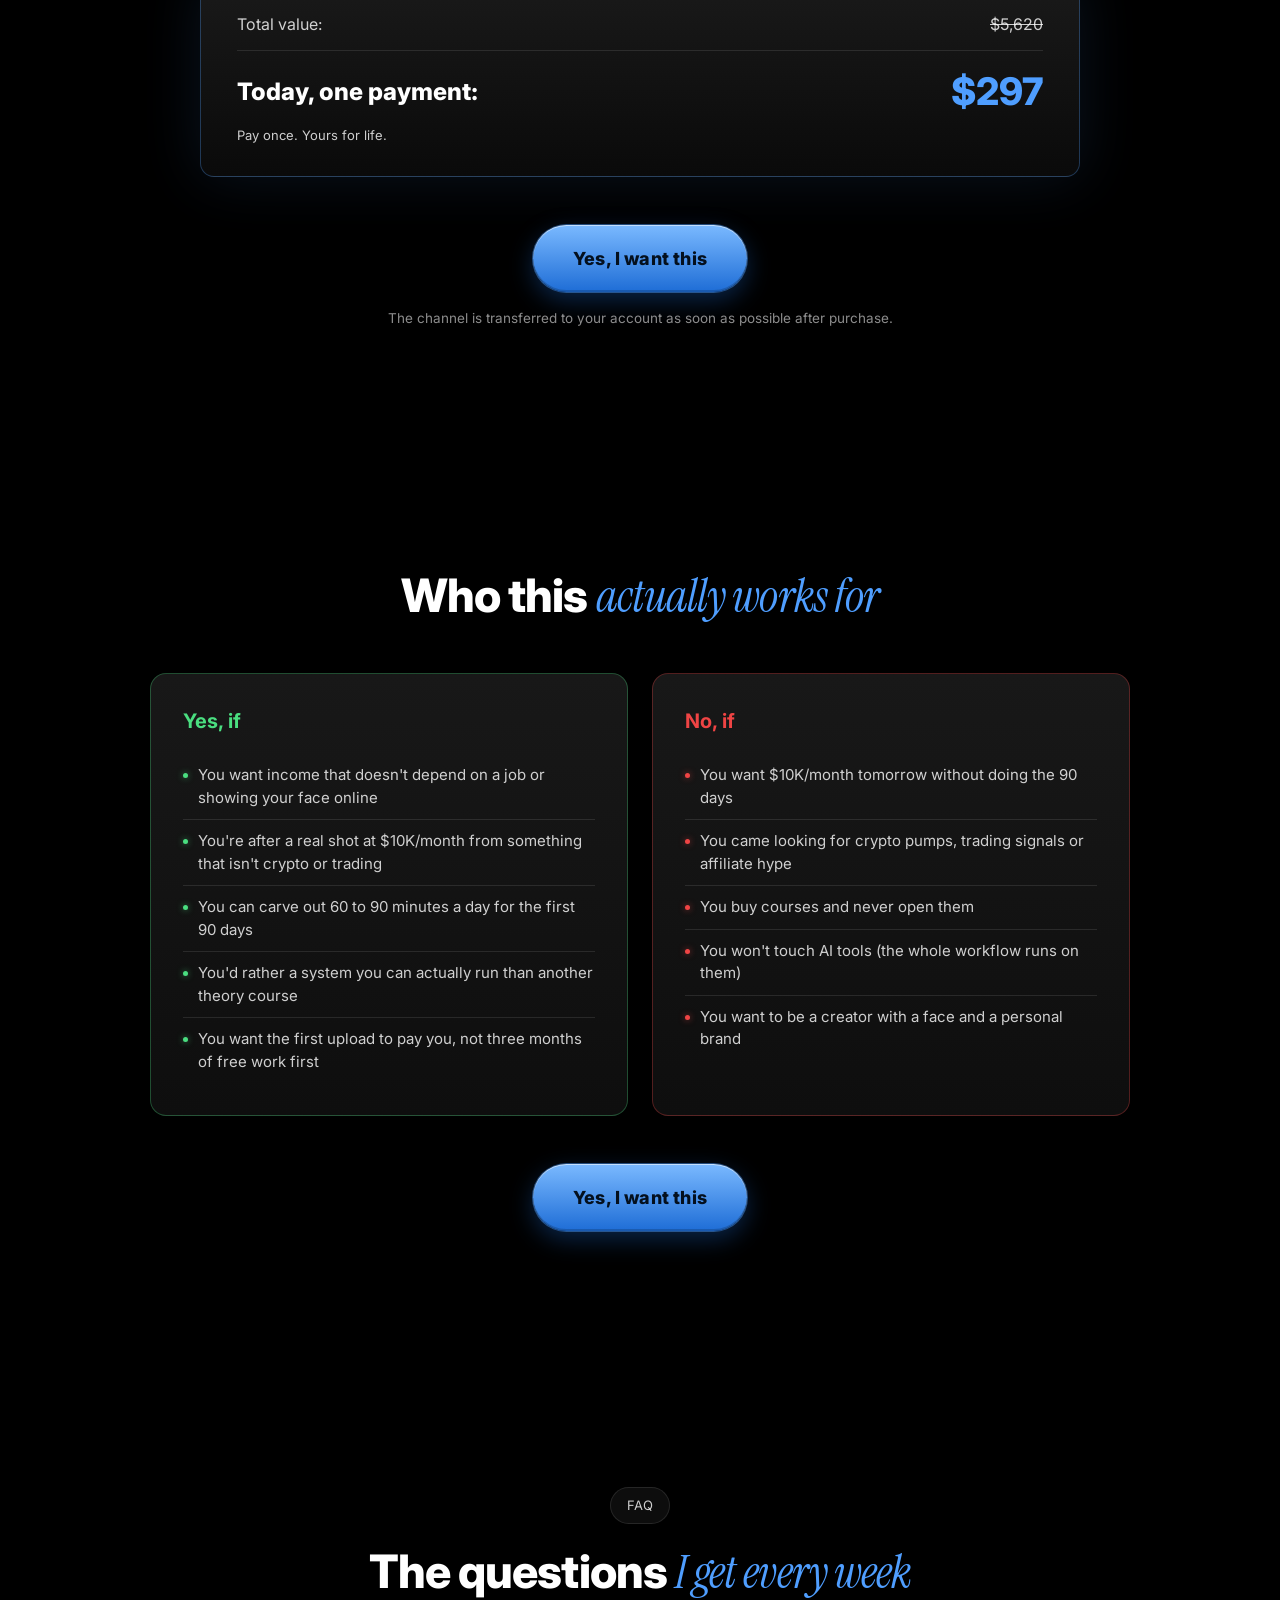
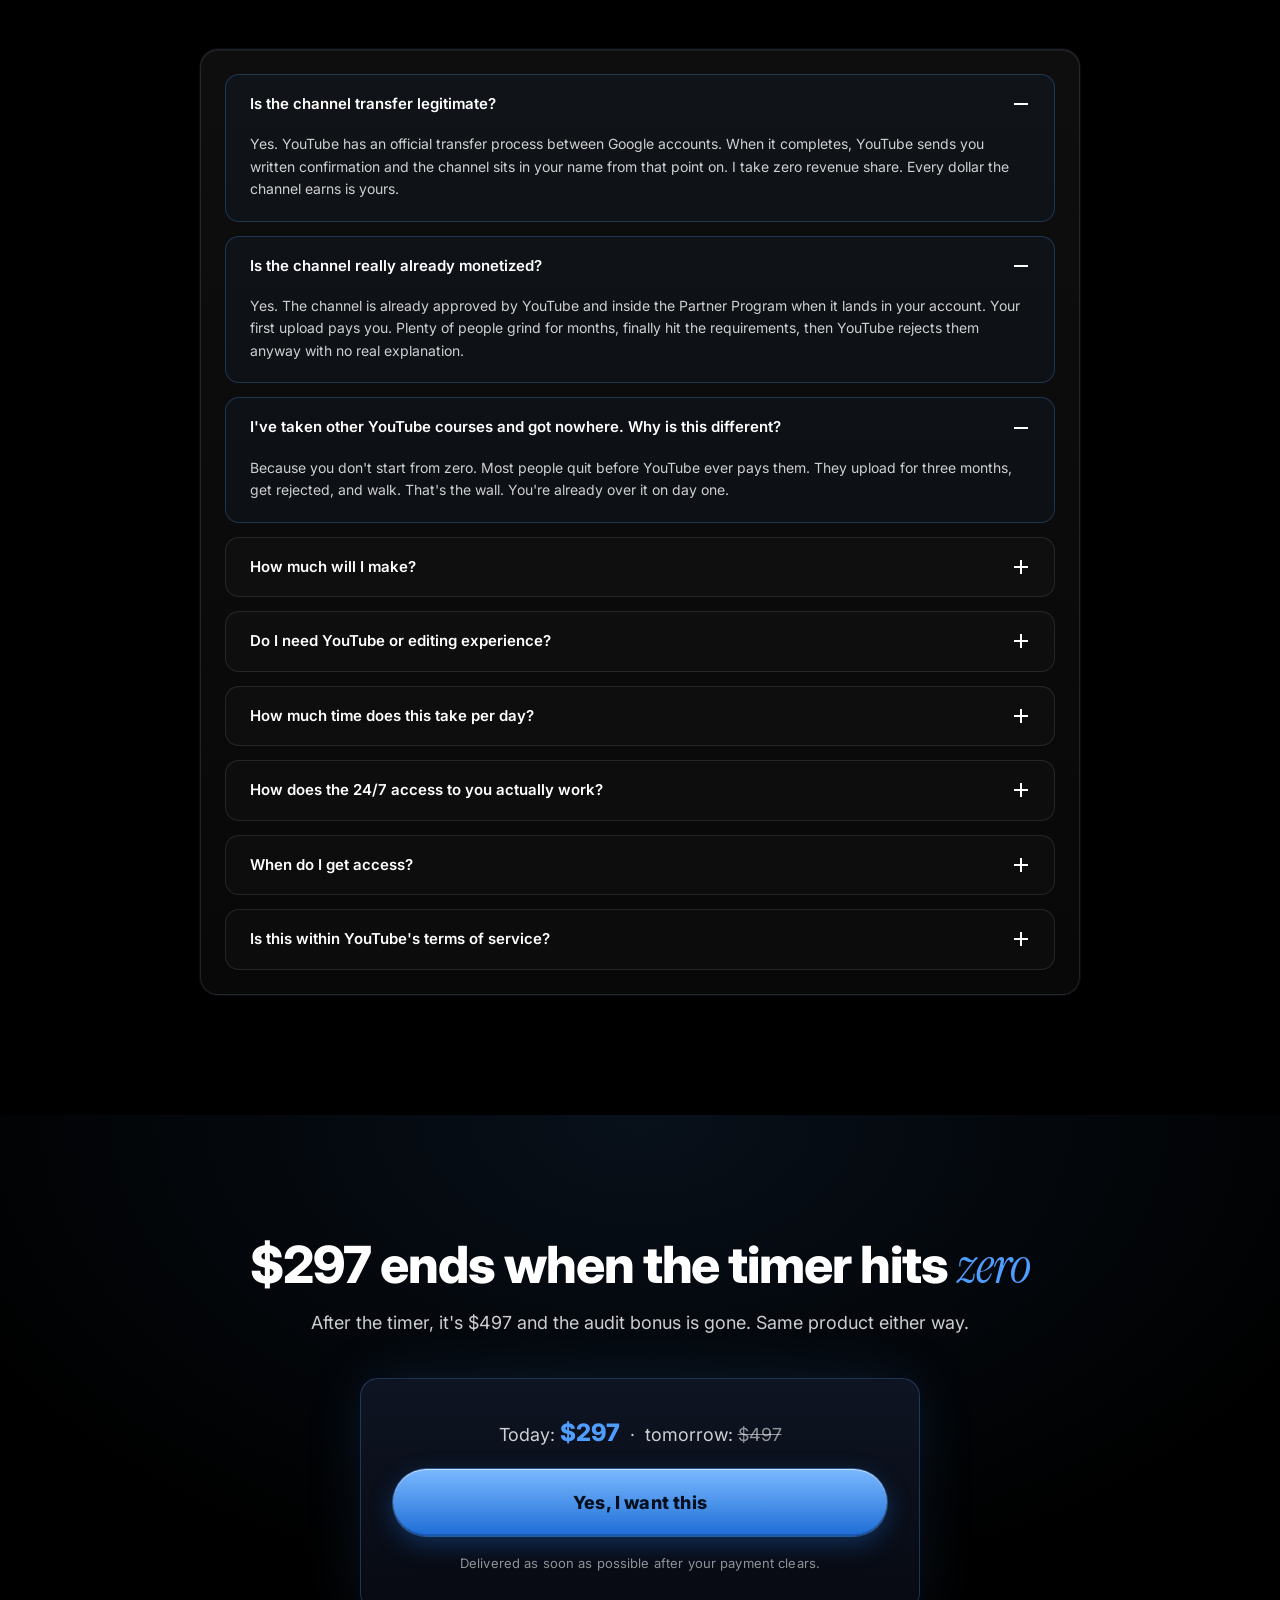
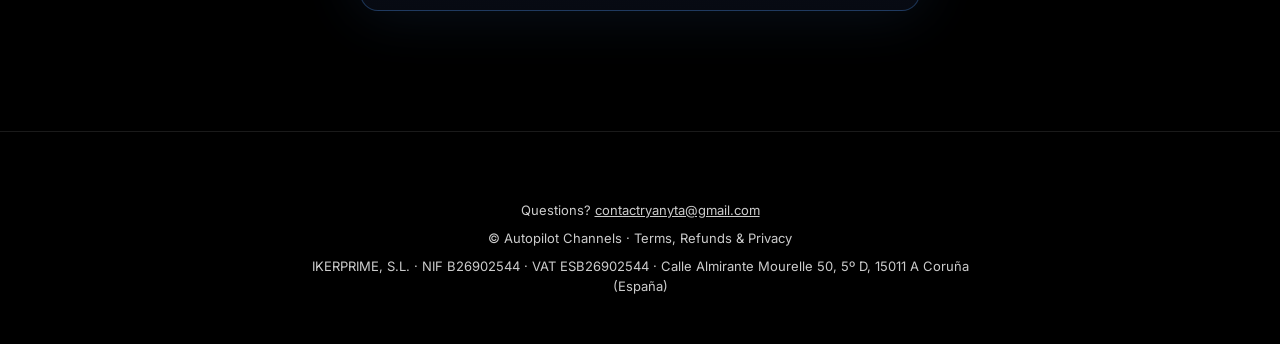
==== commit 42e9bedb: "Show EU visitors the final price incl. VAT and identify the seller (IKERPRIME, S.L.) Co-Authored-By:" ====
--- a/index.html
+++ b/index.html
@@ -347,12 +347,14 @@
       <div class="stack-total">
         <div class="total-row"><span>Total value:</span><span><s>$5,620</s></span></div>
         <div class="total-row big"><span>Today, one payment:</span><span class="blue">$297</span></div>
+        <p class="muted small eu-vat" data-eu-vat="29700" hidden></p>
         <p class="muted small">Pay once. Yours for life.</p>
+        <p class="muted small eu-vat" data-eu-vat-b2b hidden>EU businesses outside Spain with a valid VAT number pay no VAT (reverse charge).</p>
       </div>
 
       <div id="checkout"></div>
       <div class="cta-wrap">
-        <a class="btn-primary big" href="https://buy.stripe.com/fZu4gy91zgR1dLL2fZa7C00" target="_blank" rel="noopener">
+        <a class="btn-primary big" href="https://buy.stripe.com/eVqeVc5V6eL47eP2Uybwk00" target="_blank" rel="noopener">
           Yes, I want this
         </a>
       </div>
@@ -393,7 +395,7 @@
       </div>
 
       <div class="cta-wrap" style="margin-top:48px">
-        <a class="btn-primary big" href="https://buy.stripe.com/fZu4gy91zgR1dLL2fZa7C00" target="_blank" rel="noopener">Yes, I want this</a>
+        <a class="btn-primary big" href="https://buy.stripe.com/eVqeVc5V6eL47eP2Uybwk00" target="_blank" rel="noopener">Yes, I want this</a>
       </div>
     </div>
   </section>
@@ -458,8 +460,9 @@
       <div class="final-cta-actions">
         <p class="final-price">
           Today: <b>$297</b> &nbsp;·&nbsp; tomorrow: <s>$497</s>
+          <span class="small eu-vat" data-eu-vat="29700" data-eu-vat-label="Today:" hidden></span>
         </p>
-        <a class="btn-primary big full" href="https://buy.stripe.com/fZu4gy91zgR1dLL2fZa7C00" target="_blank" rel="noopener">Yes, I want this</a>
+        <a class="btn-primary big full" href="https://buy.stripe.com/eVqeVc5V6eL47eP2Uybwk00" target="_blank" rel="noopener">Yes, I want this</a>
 
         <p class="trust-line">Delivered as soon as possible after your payment clears.</p>
       </div>
@@ -469,6 +472,7 @@
   <footer>
     <p class="muted small">Questions? <a href="mailto:contactryanyta@gmail.com" style="color:inherit;text-decoration:underline">contactryanyta@gmail.com</a></p>
     <p class="muted small">© Autopilot Channels · <a href="legal.html" style="color:inherit">Terms, Refunds &amp; Privacy</a></p>
+    <p class="muted small">IKERPRIME, S.L. · NIF B26902544 · VAT ESB26902544 · Calle Almirante Mourelle 50, 5º D, 15011 A Coruña (España)</p>
   </footer>
 
   <!-- Lightbox for proof screenshots -->
@@ -478,10 +482,86 @@
   </div>
 
   <!-- Sticky mobile CTA -->
-  <a class="sticky-cta" href="https://buy.stripe.com/fZu4gy91zgR1dLL2fZa7C00" target="_blank" rel="noopener">
-    <span class="sc-price"><s>$497</s> <b>$297</b></span>
+  <a class="sticky-cta" href="https://buy.stripe.com/eVqeVc5V6eL47eP2Uybwk00" target="_blank" rel="noopener">
+    <span class="sc-price"><s>$497</s> <b>$297</b><span class="eu-vat" data-eu-vat="29700" data-eu-vat-short hidden></span></span>
     <span class="sc-btn">Yes, I want this</span>
   </a>
+
+  <script id="eu-vat">
+  (function () {
+    var RATES = {AT:20, BE:21, BG:20, CY:19, CZ:21, DE:19, DK:25, EE:24, ES:21, FI:25.5,
+      FR:20, GR:24, HR:25, HU:27, IE:23, IT:22, LT:21, LU:17, LV:21, MT:18, NL:21, PL:23,
+      PT:23, RO:21, SE:25, SI:22, SK:23};
+    var NAMES = {AT:'Austria', BE:'Belgium', BG:'Bulgaria', CY:'Cyprus', CZ:'Czechia',
+      DE:'Germany', DK:'Denmark', EE:'Estonia', ES:'Spain', FI:'Finland', FR:'France',
+      GR:'Greece', HR:'Croatia', HU:'Hungary', IE:'Ireland', IT:'Italy', LT:'Lithuania',
+      LU:'Luxembourg', LV:'Latvia', MT:'Malta', NL:'Netherlands', PL:'Poland',
+      PT:'Portugal', RO:'Romania', SE:'Sweden', SI:'Slovenia', SK:'Slovakia'};
+    var ZONES = {
+      'Europe/Madrid':'ES', 'Atlantic/Canary':'', 'Africa/Ceuta':'',
+      'Europe/Lisbon':'PT', 'Atlantic/Madeira':'', 'Atlantic/Azores':'',
+      'Europe/Paris':'FR', 'Europe/Monaco':'',
+      'Europe/Berlin':'DE', 'Europe/Busingen':'',
+      'Europe/Rome':'IT', 'Europe/Vatican':'', 'Europe/San_Marino':'',
+      'Europe/Amsterdam':'NL', 'Europe/Brussels':'BE', 'Europe/Luxembourg':'LU',
+      'Europe/Vienna':'AT', 'Europe/Dublin':'IE', 'Europe/Warsaw':'PL',
+      'Europe/Prague':'CZ', 'Europe/Bratislava':'SK', 'Europe/Budapest':'HU',
+      'Europe/Bucharest':'RO', 'Europe/Sofia':'BG', 'Europe/Athens':'GR',
+      'Europe/Helsinki':'FI', 'Europe/Mariehamn':'', 'Europe/Stockholm':'SE',
+      'Europe/Copenhagen':'DK', 'Europe/Tallinn':'EE', 'Europe/Riga':'LV',
+      'Europe/Vilnius':'LT', 'Europe/Malta':'MT', 'Europe/Zagreb':'HR',
+      'Europe/Ljubljana':'SI', 'Asia/Nicosia':'CY', 'Europe/Nicosia':'CY',
+      'Asia/Famagusta':''
+    };
+
+    function countryFromTimeZone(tz) {
+      var cc = Object.prototype.hasOwnProperty.call(ZONES, tz) ? ZONES[tz] : '';
+      return cc && RATES[cc] ? cc : null;
+    }
+    function grossCents(netCents, rate) {
+      return netCents + Math.round(netCents * rate / 100);
+    }
+    function money(cents) {
+      var parts = (cents / 100).toFixed(2).split('.');
+      return '$' + parts[0].replace(/\B(?=(\d{3})+(?!\d))/g, ',') + '.' + parts[1];
+    }
+    function vatText(netCents, cc, short) {
+      var text = money(grossCents(netCents, RATES[cc])) + ' incl. VAT';
+      return short ? text : text + ' (' + NAMES[cc] + '\u00a0' + RATES[cc] + '%)';
+    }
+    function browserTimeZone() {
+      try { return Intl.DateTimeFormat().resolvedOptions().timeZone || ''; }
+      catch (e) { return ''; }
+    }
+    function apply(doc, tz) {
+      var cc = countryFromTimeZone(tz);
+      if (!cc) return null;
+      var lines = doc.querySelectorAll('[data-eu-vat]');
+      for (var i = 0; i < lines.length; i++) {
+        var net = parseInt(lines[i].getAttribute('data-eu-vat'), 10);
+        if (!(net > 0)) continue;
+        var label = lines[i].getAttribute('data-eu-vat-label');
+        lines[i].textContent = (label ? label + ' ' : '') +
+          vatText(net, cc, lines[i].hasAttribute('data-eu-vat-short'));
+        lines[i].parentNode.classList.add('has-eu-vat');
+        lines[i].hidden = false;
+      }
+      if (cc !== 'ES') {
+        var notes = doc.querySelectorAll('[data-eu-vat-b2b]');
+        for (var j = 0; j < notes.length; j++) notes[j].hidden = false;
+      }
+      return cc;
+    }
+
+    if (typeof module === 'object' && module && module.exports) {
+      module.exports = {RATES: RATES, NAMES: NAMES, ZONES: ZONES, countryFromTimeZone: countryFromTimeZone,
+        vatText: vatText, browserTimeZone: browserTimeZone, apply: apply};
+    }
+    if (typeof document !== 'undefined') {
+      try { apply(document, browserTimeZone()); } catch (e) {}
+    }
+  })();
+  </script>
 
   <script src="https://cdn.jsdelivr.net/npm/lenis@1.1.13/dist/lenis.min.js"></script>
   <script src="https://cdn.jsdelivr.net/npm/gsap@3.12.5/dist/gsap.min.js"></script>
--- a/styles.css
+++ b/styles.css
@@ -627,6 +627,12 @@
 footer a:hover{color:var(--accent)}
 footer .links{margin-top:16px}
 
+.eu-vat[hidden]{display:none !important}
+.stack-total .eu-vat[data-eu-vat]{text-align:right}
+.final-price .eu-vat{display:block;margin-top:2px}
+.sticky-cta .sc-price.has-eu-vat{display:inline-grid;grid-template-columns:auto 1fr;row-gap:0}
+.sticky-cta .sc-price .eu-vat{grid-column:1/-1;font-size:11px;font-weight:600;line-height:1.2;white-space:nowrap}
+
 /* =================  RESPONSIVE  ================= */
 @media (max-width:900px){
   .urgency-bar{font-size:11px;gap:8px;padding:8px 12px}
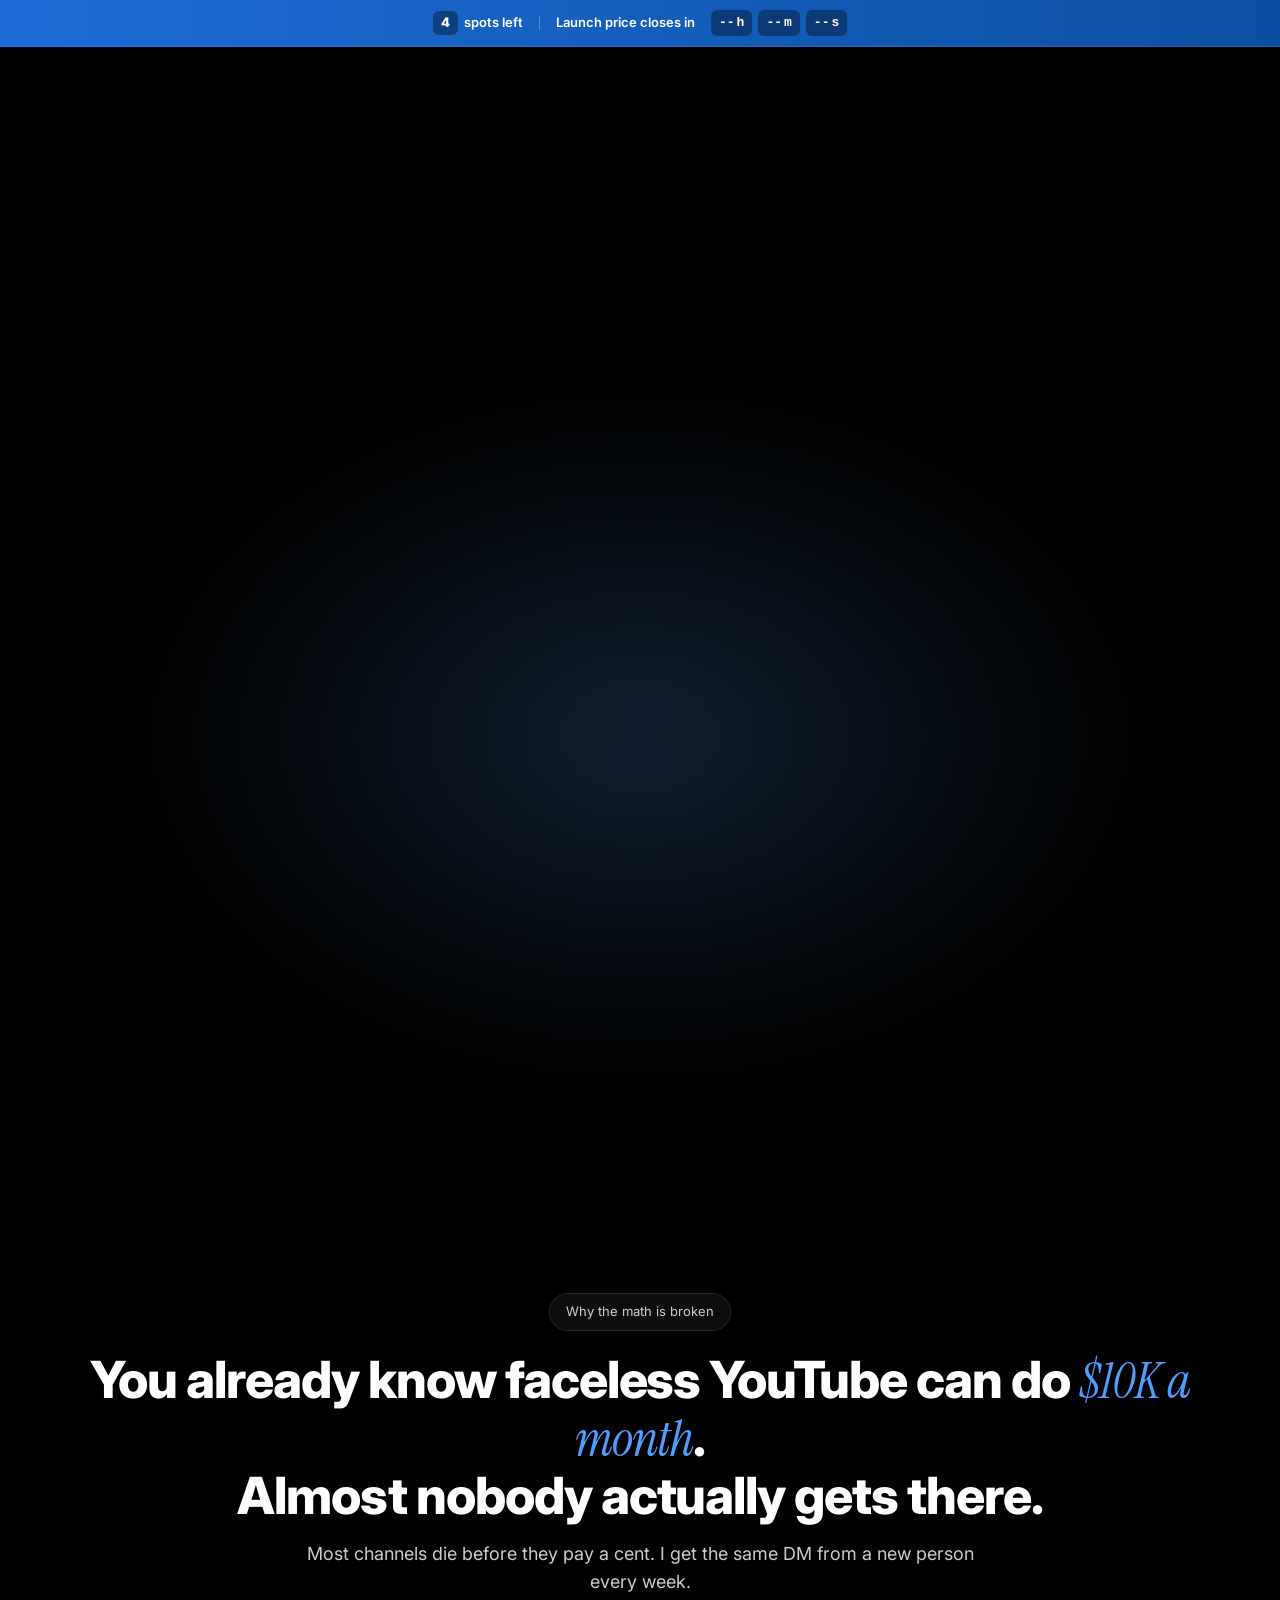
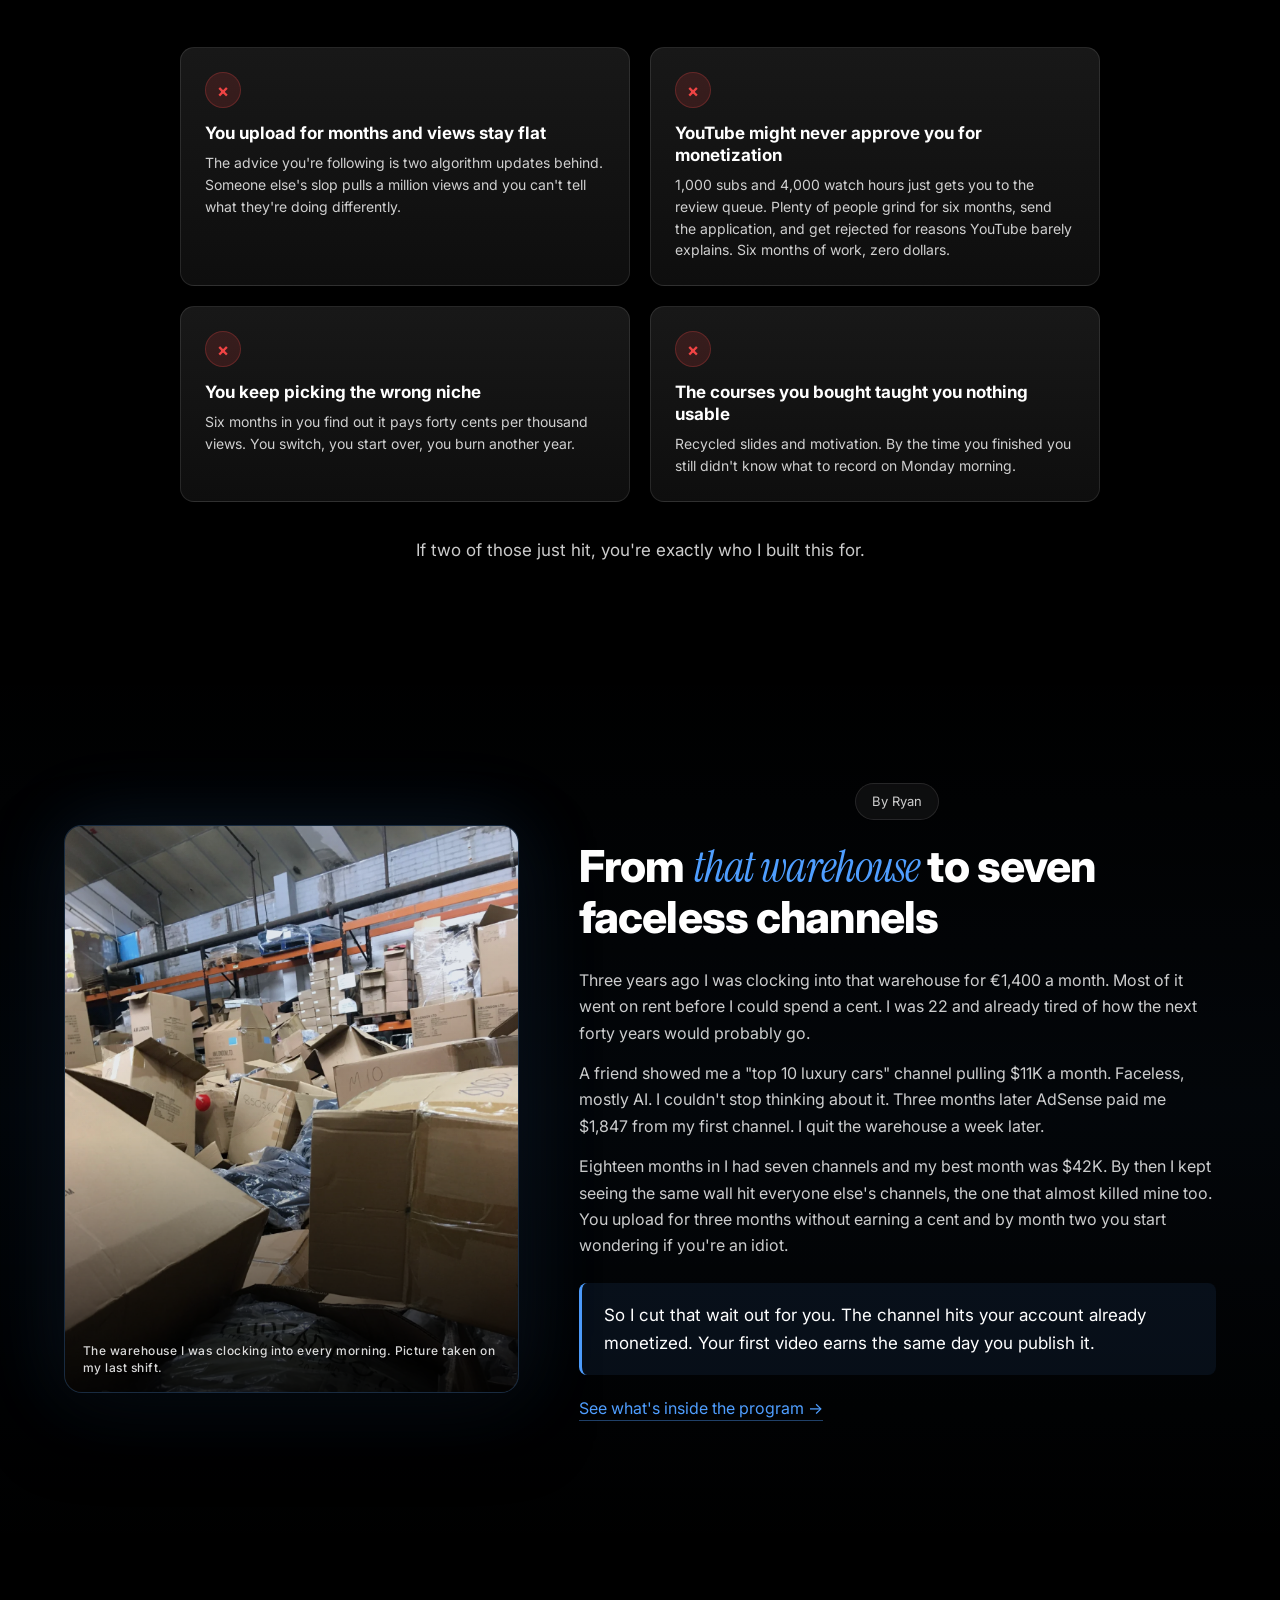
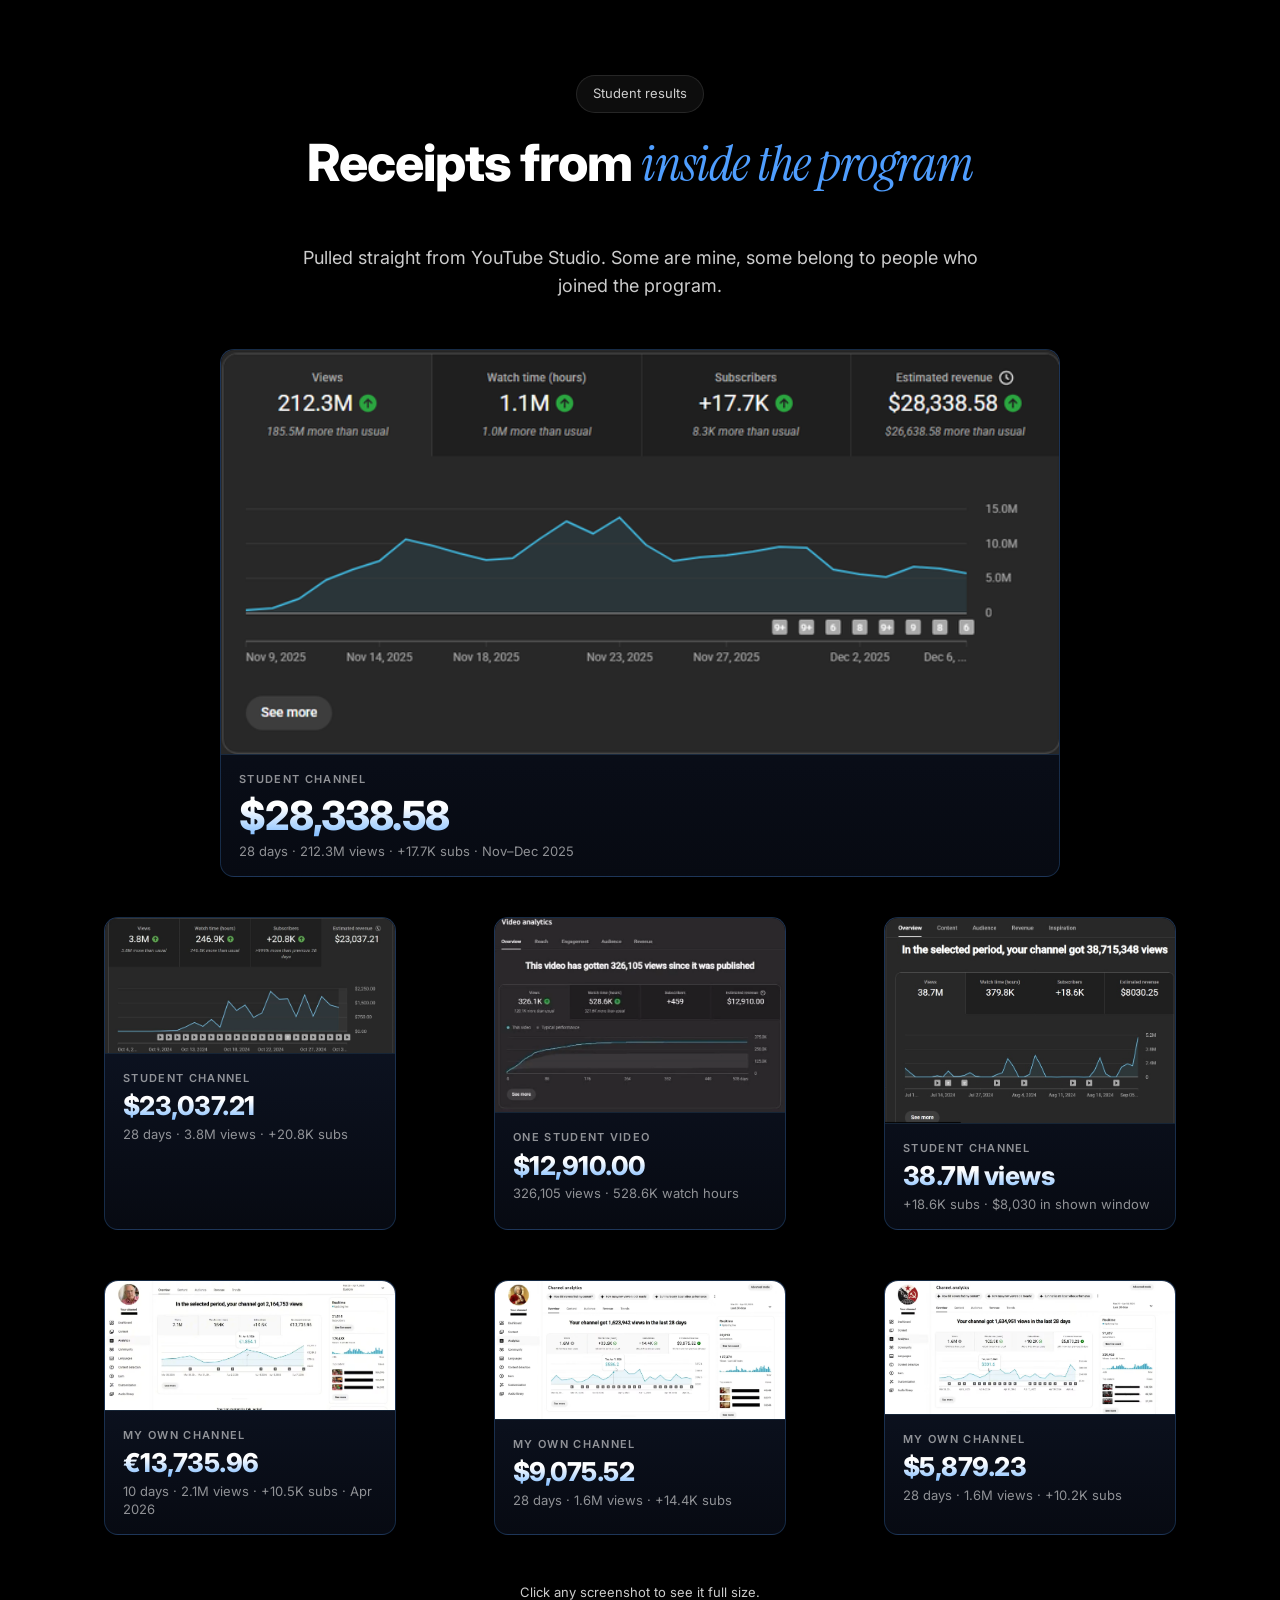
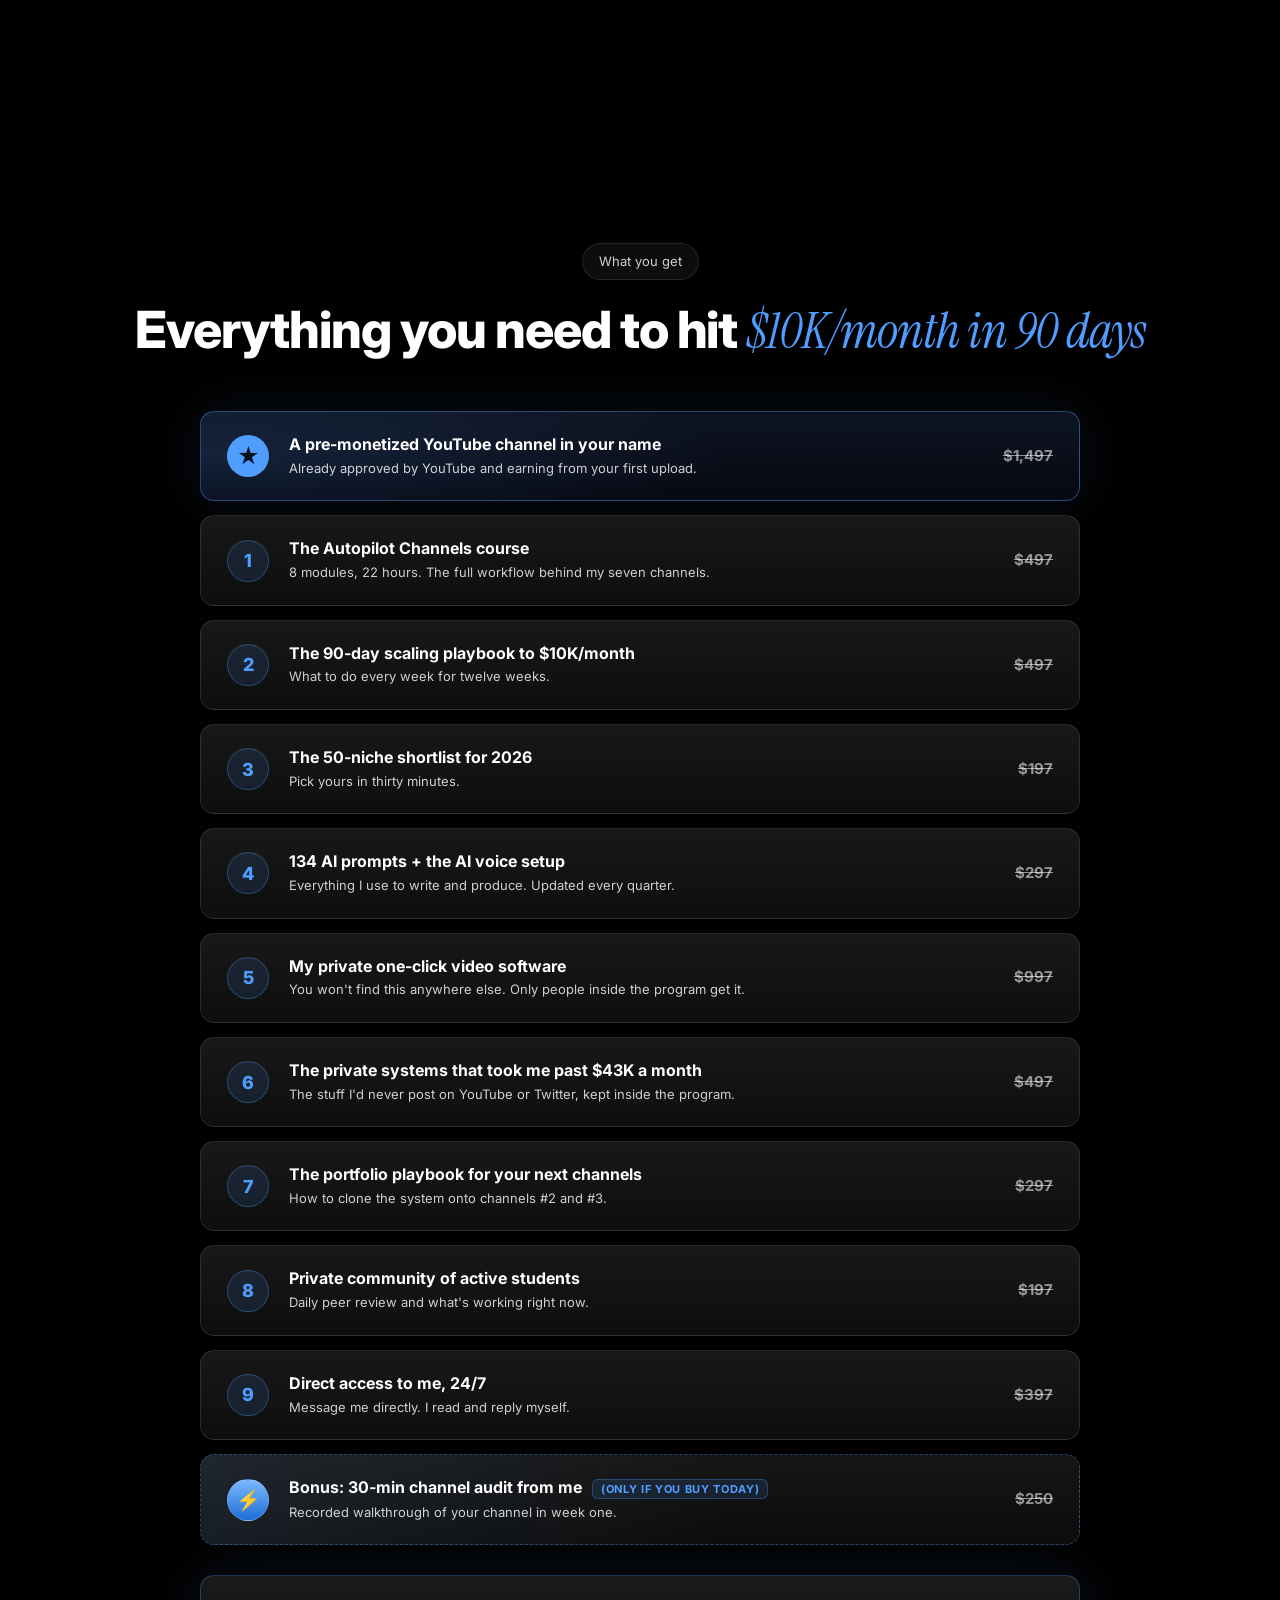
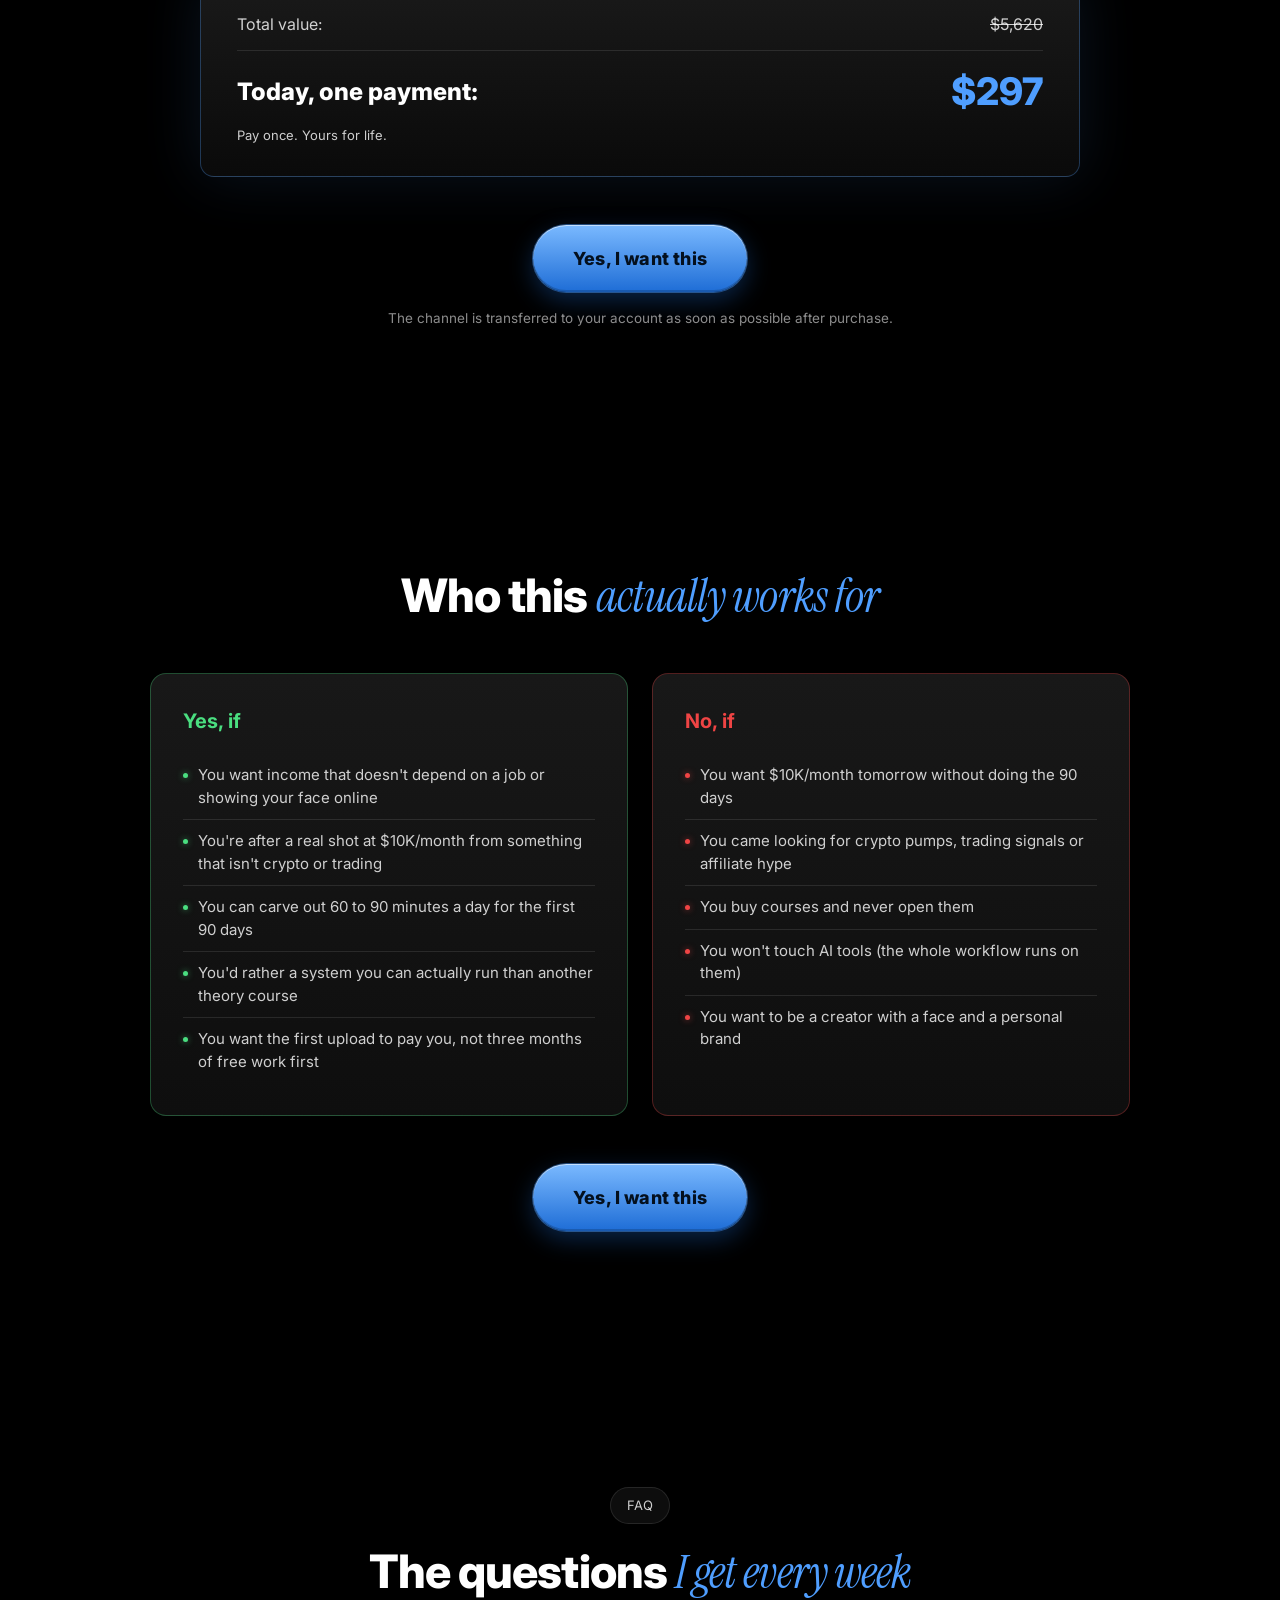
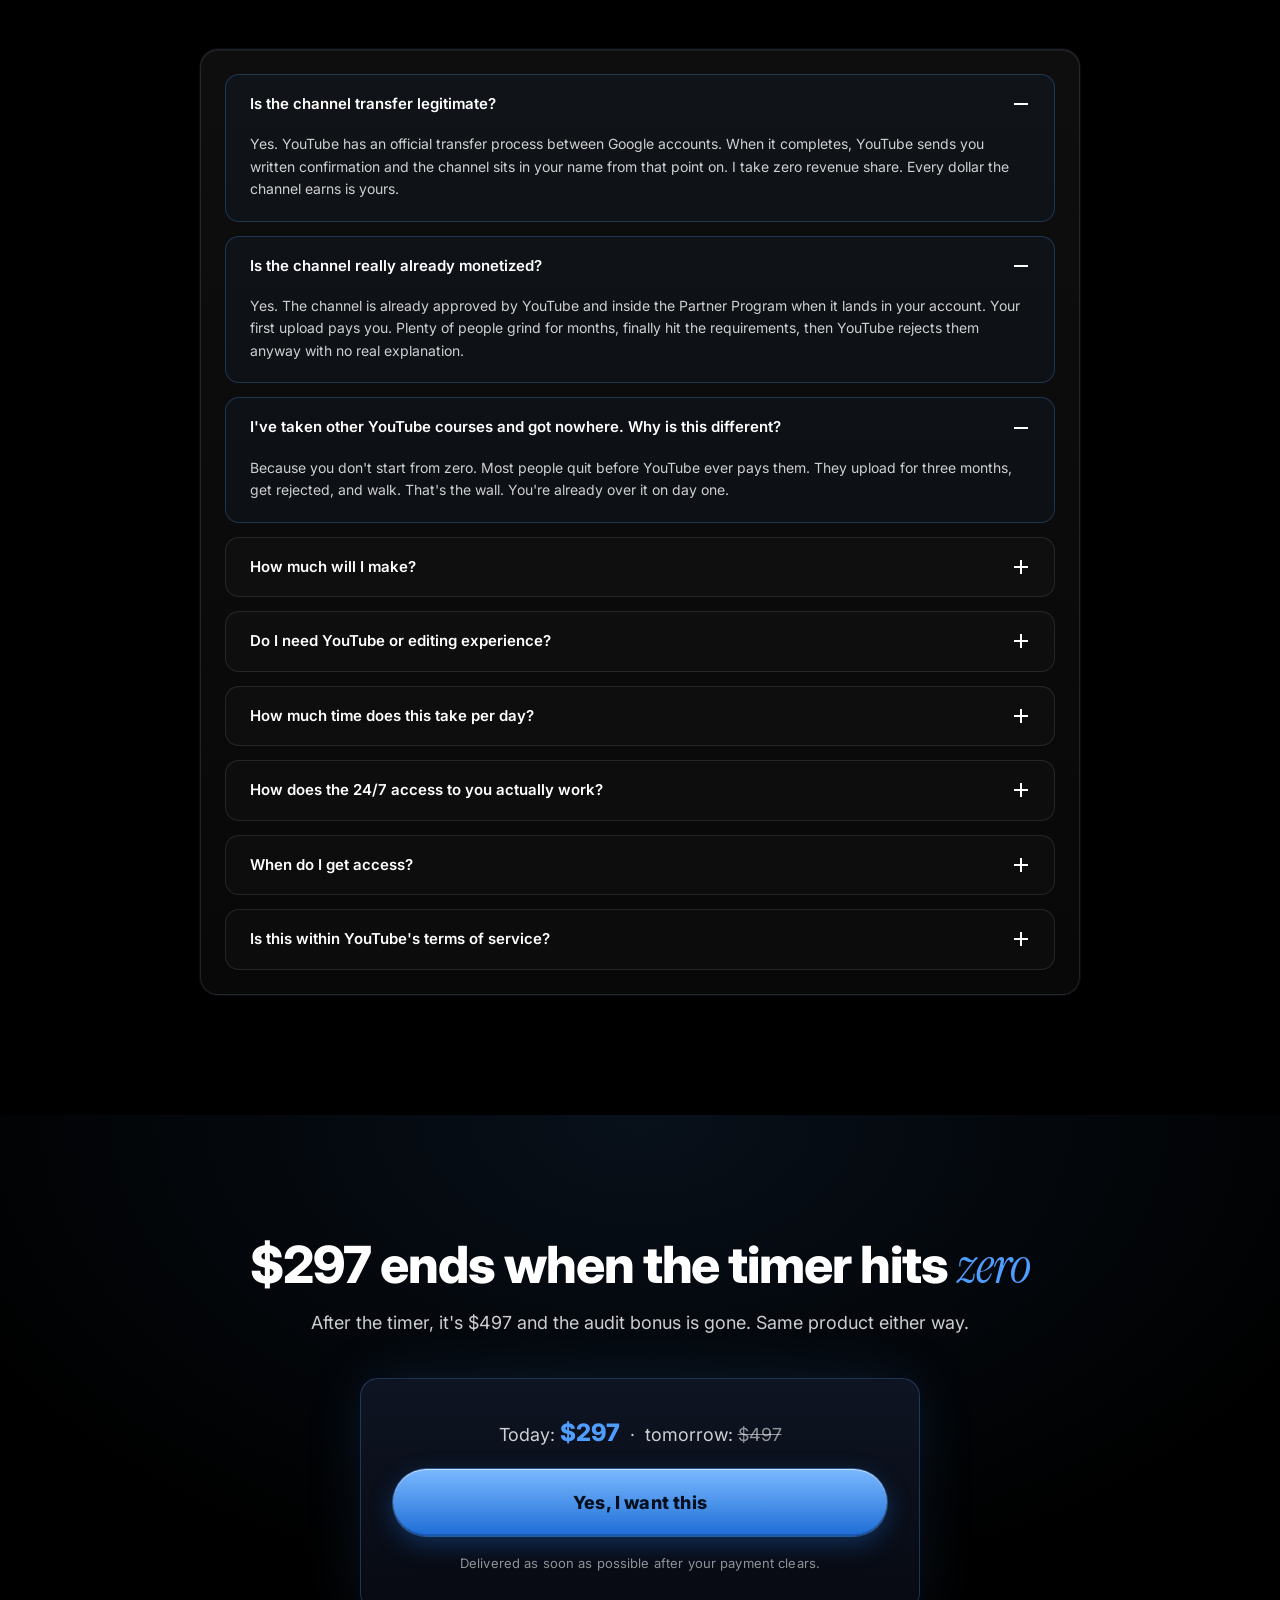
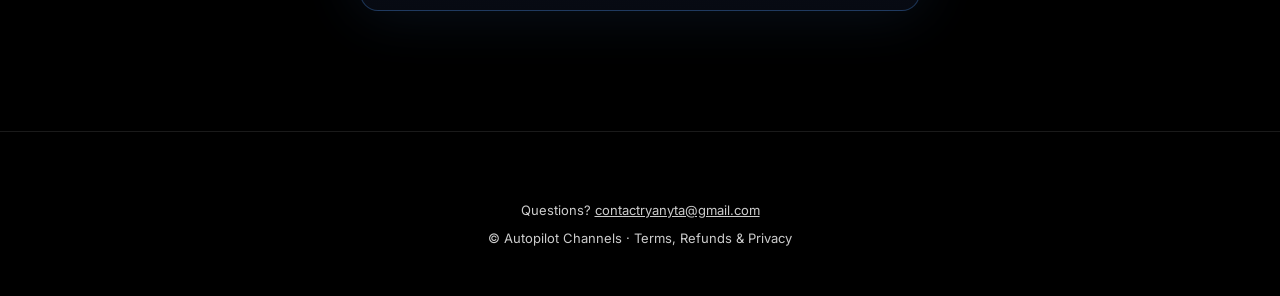
==== commit 84192bad: "Remove the EU VAT price lines and the seller line from the landing The operator asked for the VAT te" ====
--- a/index.html
+++ b/index.html
@@ -347,9 +347,7 @@
       <div class="stack-total">
         <div class="total-row"><span>Total value:</span><span><s>$5,620</s></span></div>
         <div class="total-row big"><span>Today, one payment:</span><span class="blue">$297</span></div>
-        <p class="muted small eu-vat" data-eu-vat="29700" hidden></p>
         <p class="muted small">Pay once. Yours for life.</p>
-        <p class="muted small eu-vat" data-eu-vat-b2b hidden>EU businesses outside Spain with a valid VAT number pay no VAT (reverse charge).</p>
       </div>
 
       <div id="checkout"></div>
@@ -460,7 +458,6 @@
       <div class="final-cta-actions">
         <p class="final-price">
           Today: <b>$297</b> &nbsp;·&nbsp; tomorrow: <s>$497</s>
-          <span class="small eu-vat" data-eu-vat="29700" data-eu-vat-label="Today:" hidden></span>
         </p>
         <a class="btn-primary big full" href="https://buy.stripe.com/eVqeVc5V6eL47eP2Uybwk00" target="_blank" rel="noopener">Yes, I want this</a>
 
@@ -472,7 +469,6 @@
   <footer>
     <p class="muted small">Questions? <a href="mailto:contactryanyta@gmail.com" style="color:inherit;text-decoration:underline">contactryanyta@gmail.com</a></p>
     <p class="muted small">© Autopilot Channels · <a href="legal.html" style="color:inherit">Terms, Refunds &amp; Privacy</a></p>
-    <p class="muted small">IKERPRIME, S.L. · NIF B26902544 · VAT ESB26902544 · Calle Almirante Mourelle 50, 5º D, 15011 A Coruña (España)</p>
   </footer>
 
   <!-- Lightbox for proof screenshots -->
@@ -483,85 +479,9 @@
 
   <!-- Sticky mobile CTA -->
   <a class="sticky-cta" href="https://buy.stripe.com/eVqeVc5V6eL47eP2Uybwk00" target="_blank" rel="noopener">
-    <span class="sc-price"><s>$497</s> <b>$297</b><span class="eu-vat" data-eu-vat="29700" data-eu-vat-short hidden></span></span>
+    <span class="sc-price"><s>$497</s> <b>$297</b></span>
     <span class="sc-btn">Yes, I want this</span>
   </a>
-
-  <script id="eu-vat">
-  (function () {
-    var RATES = {AT:20, BE:21, BG:20, CY:19, CZ:21, DE:19, DK:25, EE:24, ES:21, FI:25.5,
-      FR:20, GR:24, HR:25, HU:27, IE:23, IT:22, LT:21, LU:17, LV:21, MT:18, NL:21, PL:23,
-      PT:23, RO:21, SE:25, SI:22, SK:23};
-    var NAMES = {AT:'Austria', BE:'Belgium', BG:'Bulgaria', CY:'Cyprus', CZ:'Czechia',
-      DE:'Germany', DK:'Denmark', EE:'Estonia', ES:'Spain', FI:'Finland', FR:'France',
-      GR:'Greece', HR:'Croatia', HU:'Hungary', IE:'Ireland', IT:'Italy', LT:'Lithuania',
-      LU:'Luxembourg', LV:'Latvia', MT:'Malta', NL:'Netherlands', PL:'Poland',
-      PT:'Portugal', RO:'Romania', SE:'Sweden', SI:'Slovenia', SK:'Slovakia'};
-    var ZONES = {
-      'Europe/Madrid':'ES', 'Atlantic/Canary':'', 'Africa/Ceuta':'',
-      'Europe/Lisbon':'PT', 'Atlantic/Madeira':'', 'Atlantic/Azores':'',
-      'Europe/Paris':'FR', 'Europe/Monaco':'',
-      'Europe/Berlin':'DE', 'Europe/Busingen':'',
-      'Europe/Rome':'IT', 'Europe/Vatican':'', 'Europe/San_Marino':'',
-      'Europe/Amsterdam':'NL', 'Europe/Brussels':'BE', 'Europe/Luxembourg':'LU',
-      'Europe/Vienna':'AT', 'Europe/Dublin':'IE', 'Europe/Warsaw':'PL',
-      'Europe/Prague':'CZ', 'Europe/Bratislava':'SK', 'Europe/Budapest':'HU',
-      'Europe/Bucharest':'RO', 'Europe/Sofia':'BG', 'Europe/Athens':'GR',
-      'Europe/Helsinki':'FI', 'Europe/Mariehamn':'', 'Europe/Stockholm':'SE',
-      'Europe/Copenhagen':'DK', 'Europe/Tallinn':'EE', 'Europe/Riga':'LV',
-      'Europe/Vilnius':'LT', 'Europe/Malta':'MT', 'Europe/Zagreb':'HR',
-      'Europe/Ljubljana':'SI', 'Asia/Nicosia':'CY', 'Europe/Nicosia':'CY',
-      'Asia/Famagusta':''
-    };
-
-    function countryFromTimeZone(tz) {
-      var cc = Object.prototype.hasOwnProperty.call(ZONES, tz) ? ZONES[tz] : '';
-      return cc && RATES[cc] ? cc : null;
-    }
-    function grossCents(netCents, rate) {
-      return netCents + Math.round(netCents * rate / 100);
-    }
-    function money(cents) {
-      var parts = (cents / 100).toFixed(2).split('.');
-      return '$' + parts[0].replace(/\B(?=(\d{3})+(?!\d))/g, ',') + '.' + parts[1];
-    }
-    function vatText(netCents, cc, short) {
-      var text = money(grossCents(netCents, RATES[cc])) + ' incl. VAT';
-      return short ? text : text + ' (' + NAMES[cc] + '\u00a0' + RATES[cc] + '%)';
-    }
-    function browserTimeZone() {
-      try { return Intl.DateTimeFormat().resolvedOptions().timeZone || ''; }
-      catch (e) { return ''; }
-    }
-    function apply(doc, tz) {
-      var cc = countryFromTimeZone(tz);
-      if (!cc) return null;
-      var lines = doc.querySelectorAll('[data-eu-vat]');
-      for (var i = 0; i < lines.length; i++) {
-        var net = parseInt(lines[i].getAttribute('data-eu-vat'), 10);
-        if (!(net > 0)) continue;
-        var label = lines[i].getAttribute('data-eu-vat-label');
-        lines[i].textContent = (label ? label + ' ' : '') +
-          vatText(net, cc, lines[i].hasAttribute('data-eu-vat-short'));
-        lines[i].parentNode.classList.add('has-eu-vat');
-        lines[i].hidden = false;
-      }
-      if (cc !== 'ES') {
-        var notes = doc.querySelectorAll('[data-eu-vat-b2b]');
-        for (var j = 0; j < notes.length; j++) notes[j].hidden = false;
-      }
-      return cc;
-    }
-
-    if (typeof module === 'object' && module && module.exports) {
-      module.exports = {RATES: RATES, NAMES: NAMES, ZONES: ZONES, countryFromTimeZone: countryFromTimeZone,
-        vatText: vatText, browserTimeZone: browserTimeZone, apply: apply};
-    }
-    if (typeof document !== 'undefined') {
-      try { apply(document, browserTimeZone()); } catch (e) {}
-    }
-  })();
-  </script>
 
   <script src="https://cdn.jsdelivr.net/npm/lenis@1.1.13/dist/lenis.min.js"></script>
   <script src="https://cdn.jsdelivr.net/npm/gsap@3.12.5/dist/gsap.min.js"></script>
--- a/styles.css
+++ b/styles.css
@@ -627,12 +627,6 @@
 footer a:hover{color:var(--accent)}
 footer .links{margin-top:16px}
 
-.eu-vat[hidden]{display:none !important}
-.stack-total .eu-vat[data-eu-vat]{text-align:right}
-.final-price .eu-vat{display:block;margin-top:2px}
-.sticky-cta .sc-price.has-eu-vat{display:inline-grid;grid-template-columns:auto 1fr;row-gap:0}
-.sticky-cta .sc-price .eu-vat{grid-column:1/-1;font-size:11px;font-weight:600;line-height:1.2;white-space:nowrap}
-
 /* =================  RESPONSIVE  ================= */
 @media (max-width:900px){
   .urgency-bar{font-size:11px;gap:8px;padding:8px 12px}
